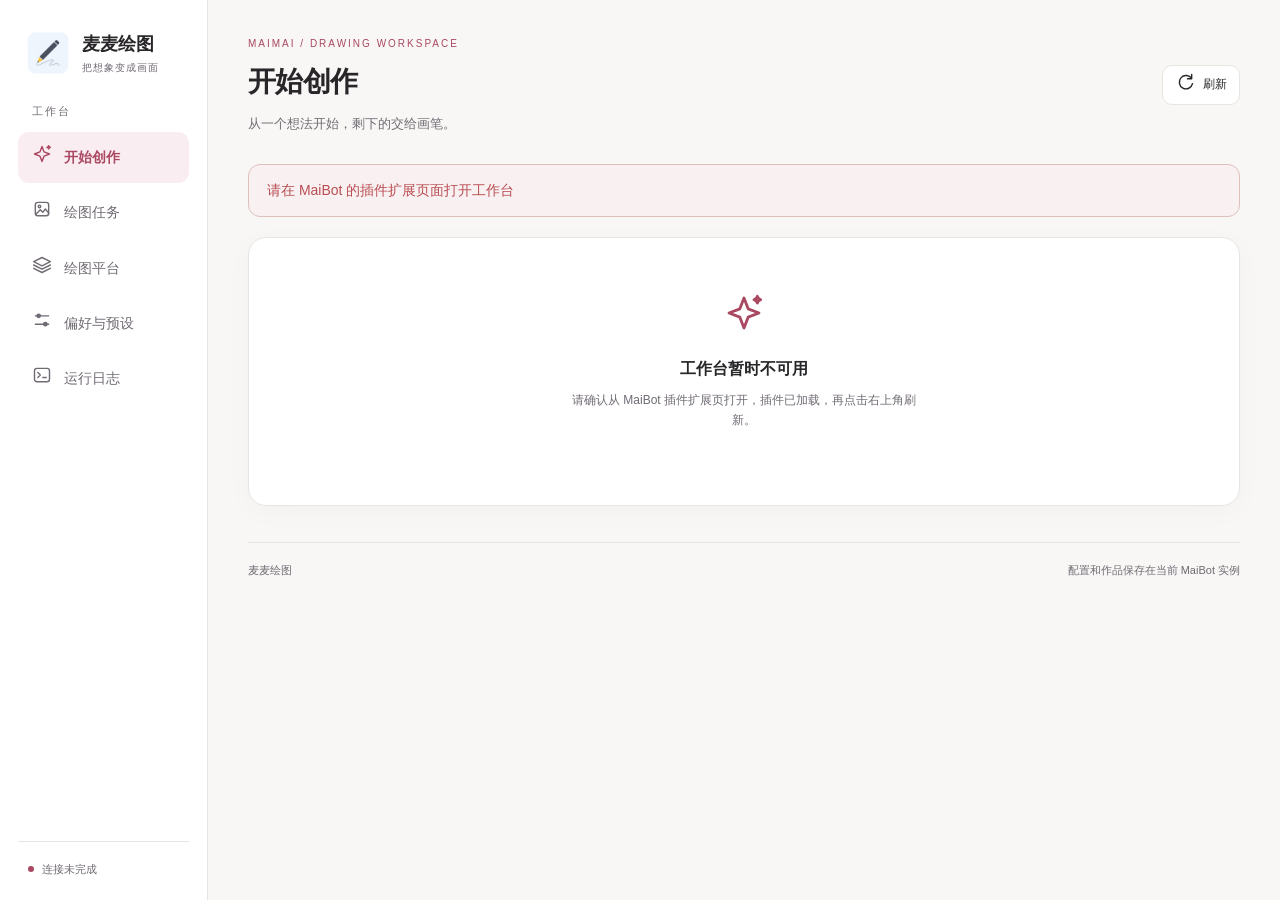
==== src/maimai_drawpic/interfaces/webui/index.html @ fe117631 "feat: 新增 Codex 智能体（ChatGPT）绘图平台 需求交给本机已登录的 Codex CLI，由智能体联网检索参考图并调用内置生图工具； 支持接续同会话二次调整、使用范围限制、排队与独立超" ====
<!doctype html>
<html lang="zh-CN">
  <head>
    <meta charset="UTF-8" />
    <meta name="viewport" content="width=device-width,initial-scale=1" />
    <title>麦麦绘图 · 创作工作台</title>
    <style>
:root {
  --bg: #f8f7f5;
  --surface: #fff;
  --soft: #f4f2ef;
  --line: #e8e5e1;
  --text: #282629;
  --muted: #716b74;
  --accent: #aa4862;
  --accent-button: #b94764;
  --on-accent: #fff;
  --accent-dark: #a84e63;
  --accent-soft: #faedf1;
  --success: #41816b;
  --danger: #ba4d53;
  --radius: 18px;
  --shadow: 0 6px 28px #34232507;
  color-scheme: light;
  font-family: "Segoe UI", "PingFang SC", "Microsoft YaHei", sans-serif;
  font-size: 14px;
}
.dark {
  --bg: #19191c;
  --surface: #222226;
  --soft: #29292e;
  --line: #35343b;
  --text: #eeebed;
  --muted: #aaa2ae;
  --accent: #e397ac;
  --accent-button: var(--accent);
  --on-accent: #24151c;
  --accent-dark: #edacc0;
  --accent-soft: #372731;
  --success: #8fc9ae;
  --danger: #ef9297;
  --shadow: none;
  color-scheme: dark;
}
* {
  box-sizing: border-box;
}
body {
  margin: 0;
  background: var(--bg);
  color: var(--text);
  line-height: 1.65;
}
button,
input,
select,
textarea {
  font: inherit;
}
button,
a,
input,
select,
textarea {
  outline-offset: 4px;
}
button:focus-visible,
a:focus-visible,
input:focus-visible,
select:focus-visible,
textarea:focus-visible {
  outline: 2px solid var(--accent);
}
button {
  cursor: pointer;
}
button:disabled {
  cursor: wait;
  opacity: 0.55;
}
a {
  color: var(--accent);
}
[hidden] {
  display: none !important;
}
h1,
h2,
h3,
p {
  margin: 0;
}
h1 {
  font-size: 28px;
  letter-spacing: -0.7px;
  font-weight: 650;
}
h2 {
  font-size: 20px;
  font-weight: 650;
}
h3 {
  font-size: 16px;
  font-weight: 650;
}
svg {
  width: 20px;
  height: 20px;
  fill: none;
  stroke: currentColor;
  stroke-width: 1.7;
  stroke-linecap: round;
  stroke-linejoin: round;
  flex-shrink: 0;
}
.shell {
  display: grid;
  grid-template-columns: 208px minmax(0, 1fr);
  min-height: 100vh;
}
.sidebar {
  background: var(--surface);
  border-right: 1px solid var(--line);
  padding: 30px 18px 22px;
  display: flex;
  flex-direction: column;
  gap: 26px;
  position: sticky;
  top: 0;
  height: 100vh;
}
.brand {
  display: flex;
  gap: 12px;
  align-items: center;
  text-decoration: none;
  color: var(--text);
  font-size: 18px;
  font-weight: 650;
  margin: 0 8px;
}
.brand-mark {
  display: block;
  flex: 0 0 auto;
  width: 44px;
  height: 44px;
  object-fit: contain;
  border-radius: 12px;
}
.brand small {
  display: block;
  font-size: 10px;
  letter-spacing: 1px;
  color: var(--muted);
  font-weight: 400;
}
.nav-caption {
  font-size: 11px;
  letter-spacing: 2px;
  color: var(--muted);
  padding: 0 14px;
  margin-bottom: -18px;
}
.nav-item {
  display: flex;
  align-items: center;
  gap: 12px;
  width: 100%;
  border: 0;
  border-radius: 11px;
  padding: 12px 14px;
  background: none;
  color: var(--muted);
  text-align: left;
  margin: 4px 0;
  font-weight: 500;
}
.nav-item:hover {
  background: var(--soft);
  color: var(--text);
}
.nav-item.active {
  background: var(--accent-soft);
  color: var(--accent);
  font-weight: 650;
}
.nav-count {
  margin-left: auto;
  border-radius: 6px;
  background: var(--accent);
  color: #fff;
  padding: 0 6px;
  font-size: 11px;
}
.sidebar-note {
  margin-top: auto;
  border-top: 1px solid var(--line);
  padding: 18px 10px 0;
  font-size: 11px;
  color: var(--muted);
  display: flex;
  align-items: center;
  gap: 8px;
}
.connection-dot {
  width: 6px;
  height: 6px;
  border-radius: 50%;
  background: var(--accent);
}
main {
  padding: 36px 40px 20px;
  min-width: 0;
  max-width: 1560px;
  width: 100%;
  margin: 0 auto;
  align-self: start;
}
.page-header {
  display: flex;
  justify-content: space-between;
  gap: 24px;
  align-items: center;
  margin-bottom: 30px;
}
.eyebrow {
  font-size: 10px;
  letter-spacing: 2px;
  color: var(--accent);
  margin-bottom: 6px;
}
.page-header p {
  margin-top: 8px;
  color: var(--muted);
  font-size: 13px;
}
footer {
  display: flex;
  justify-content: space-between;
  gap: 20px;
  color: var(--muted);
  font-size: 11px;
  border-top: 1px solid var(--line);
  margin-top: 36px;
  padding-top: 18px;
}
.button {
  display: inline-flex;
  align-items: center;
  justify-content: center;
  gap: 8px;
  min-height: 42px;
  padding: 9px 18px;
  border: 1px solid transparent;
  border-radius: 10px;
  background: var(--accent-button);
  color: var(--on-accent);
  font-weight: 550;
  text-decoration: none;
  white-space: nowrap;
}
.button:hover {
  background: var(--accent-dark);
}
.button.secondary {
  background: var(--surface);
  color: var(--text);
  border-color: var(--line);
}
.button.secondary:hover {
  background: var(--soft);
}
.button.ghost {
  color: var(--muted);
  background: transparent;
}
.button.danger {
  background: var(--danger);
}
.button.compact {
  min-height: 36px;
  padding: 6px 12px;
  font-size: 12px;
}
.button.wide {
  width: 100%;
}
.icon-button {
  display: inline-flex;
  align-items: center;
  justify-content: center;
  flex-shrink: 0;
  padding: 0;
  line-height: 1;
  border: 0;
  background: var(--soft);
  border-radius: 9px;
  width: 34px;
  height: 34px;
  font-size: 22px;
  color: var(--muted);
}
.icon-button:hover {
  color: var(--danger);
}
.actions {
  display: flex;
  gap: 8px;
  align-items: center;
  flex-wrap: wrap;
}
.toolbar {
  display: flex;
  justify-content: space-between;
  gap: 16px;
  align-items: center;
  margin-bottom: 20px;
}
#task-search > .actions,
#log-filter > .actions {
  display: flex;
  flex-direction: row;
  align-items: center;
  flex: 1;
  min-width: 0;
  flex-wrap: nowrap;
}
#task-status {
  flex: 0 0 160px;
  width: 160px;
}
#task-search-text {
  flex: 0 1 360px;
  width: 360px;
}
#log-task {
  flex: 0 1 300px;
  width: 300px;
}
#log-level {
  flex: 0 0 150px;
  width: 150px;
}
.nav-item,
.settings-tab,
.mode-switch button,
.button,
.catalog-option {
  transition:
    color 160ms ease,
    background-color 160ms ease,
    border-color 160ms ease,
    box-shadow 160ms ease;
}
.muted,
.hint {
  color: var(--muted);
}
.hint {
  font-size: 12px;
  line-height: 1.7;
  margin-top: 7px;
}
.pill {
  display: inline-flex;
  align-items: center;
  gap: 5px;
  border: 1px solid var(--line);
  padding: 3px 9px;
  border-radius: 100px;
  font-size: 11px;
  color: var(--muted);
  background: var(--surface);
}
.pill.enabled,
.pill.completed {
  color: var(--success);
  background: color-mix(in srgb, var(--success) 7%, var(--surface));
  border-color: color-mix(in srgb, var(--success) 20%, var(--line));
}
.pill.running,
.pill.pending {
  color: var(--accent);
  background: var(--accent-soft);
}
.pill.failed,
.pill.rejected {
  color: var(--danger);
}
.panel {
  border: 1px solid var(--line);
  border-radius: var(--radius);
  padding: 24px;
  background: var(--surface);
  box-shadow: var(--shadow);
}
.panel-header {
  display: flex;
  align-items: center;
  justify-content: space-between;
  gap: 12px;
  margin-bottom: 22px;
}
.section-label {
  display: flex;
  align-items: center;
  gap: 10px;
}
.section-label svg {
  color: var(--accent);
}
.studio-grid {
  display: grid;
  grid-template-columns: minmax(0, 1.6fr) minmax(270px, 1fr);
  gap: 22px;
}
.stack {
  display: flex;
  flex-direction: column;
  gap: 20px;
}
.mode-switch {
  display: flex;
  background: var(--soft);
  padding: 4px;
  border-radius: 10px;
  gap: 4px;
  margin-bottom: 23px;
}
.mode-switch button {
  flex: 1;
  min-height: 38px;
  border: 0;
  background: none;
  color: var(--muted);
  border-radius: 8px;
}
.mode-switch button.active {
  background: var(--surface);
  color: var(--text);
  box-shadow: 0 2px 5px #00000008;
}
.field {
  margin-bottom: 19px;
  min-width: 0;
}
.field:is(fieldset) {
  margin-inline: 0;
  padding: 0;
  border: 0;
}
.field > legend {
  padding: 0;
}
.field > label,
.field > legend {
  display: block;
  font-size: 12px;
  font-weight: 550;
  margin-bottom: 7px;
}
.field input:not([type="checkbox"]),
.field select,
.field textarea,
.search-input {
  width: 100%;
  background: var(--surface);
  border: 1px solid var(--line);
  border-radius: 9px;
  padding: 10px 12px;
  color: var(--text);
  min-height: 42px;
  transition: border-color 0.12s;
}
.field input:focus,
.field textarea:focus,
.field select:focus {
  border-color: var(--accent);
  outline: none;
  box-shadow: 0 0 0 3px var(--accent-soft);
}
textarea {
  resize: vertical;
  min-height: 96px;
}
.prompt-input {
  min-height: 220px !important;
  font-size: 15px;
  line-height: 1.9 !important;
}
.field-row,
.form-grid {
  display: grid;
  grid-template-columns: repeat(2, minmax(0, 1fr));
  gap: 0 20px;
}
.field.full {
  grid-column: 1/-1;
}
.field-toggle {
  display: grid;
  grid-template-columns: minmax(0, 1fr) auto;
  align-items: center;
  justify-content: space-between;
  gap: 8px 16px;
  border-bottom: 1px solid var(--line);
  padding: 11px 0;
  margin-bottom: 12px;
}
.field-toggle label {
  margin: 0;
}
.field-toggle .hint {
  grid-column: 1 / -1;
}
.toggle {
  accent-color: var(--accent);
  width: 18px;
  height: 18px;
}
.form-section {
  border: 0;
  padding: 0;
  margin: 0;
}
.form-section legend {
  font-weight: 650;
  margin-bottom: 20px;
}
.array-row {
  display: flex;
  align-items: start;
  gap: 8px;
  margin-bottom: 9px;
}
.array-row > input,
.array-row > textarea {
  flex: 1;
  min-width: 0;
}
.array-object {
  border: 1px solid var(--line);
  border-radius: 12px;
  padding: 18px 18px 3px;
  margin-bottom: 12px;
}
.array-object-header {
  display: flex;
  align-items: center;
  justify-content: space-between;
  margin-bottom: 14px;
}
.array-object .form-grid {
  gap: 0 16px;
}
.keyvalue-row {
  display: grid;
  grid-template-columns: 1fr 1.5fr 34px;
  gap: 8px;
  margin-bottom: 9px;
}
.choice-list {
  display: grid;
  grid-template-columns: repeat(2, minmax(0, 1fr));
  gap: 8px;
}
.choice-item {
  display: flex;
  align-items: center;
  gap: 10px;
  min-height: 44px;
  padding: 10px 12px;
  border: 1px solid var(--line);
  border-radius: 9px;
  background: var(--surface);
  cursor: pointer;
  overflow-wrap: anywhere;
}
.choice-item:has(input:checked) {
  border-color: var(--accent);
  background: var(--accent-soft);
}
.choice-item input {
  flex-shrink: 0;
  width: 17px;
  height: 17px;
  accent-color: var(--accent);
}
.choice-item span {
  min-width: 0;
}
.model-override-row,
.parameter-editor-row {
  display: grid;
  grid-template-columns: minmax(0, 1fr) minmax(0, 1fr) 34px;
  gap: 10px;
  align-items: start;
  padding: 14px;
  margin-bottom: 10px;
  background: var(--soft);
  border: 1px solid var(--line);
  border-radius: 12px;
}
.model-editor-row {
  display: grid;
  grid-template-columns: minmax(0, 1fr) 44px;
  align-items: center;
  gap: 8px;
  margin-bottom: 9px;
}
.model-editor-row > .icon-button {
  width: 44px;
  height: 44px;
}
.parameter-editor-row {
  grid-template-columns: minmax(0, 1fr) 112px minmax(0, 1.3fr) 34px;
}
.model-editor-row > *,
.model-override-row > *,
.parameter-editor-row > * {
  min-width: 0;
}
.model-override-row > button,
.parameter-editor-row > button {
  margin-top: 23px;
}
.model-override-row label,
.parameter-editor-row label,
.control-caption,
.dimension-inputs label {
  display: block;
  font-size: 12px;
  line-height: 1.7;
}
.control-caption {
  margin-bottom: 3px;
}
.dimension-inputs {
  display: grid;
  grid-template-columns: minmax(0, 1fr) auto minmax(0, 1fr);
  align-items: end;
  gap: 8px;
  margin-top: 8px;
}
.dimension-inputs > span {
  align-self: center;
  padding-top: 20px;
}
[data-custom-value] {
  margin-top: 8px;
}
@media (max-width: 640px) {
  .choice-list {
    grid-template-columns: minmax(0, 1fr);
  }
  .model-override-row,
  .parameter-editor-row {
    grid-template-columns: minmax(0, 1fr) 32px;
    padding: 12px;
  }
  .model-override-row > :not(button),
  .parameter-editor-row > :not(button) {
    grid-column: 1;
  }
  .model-override-row > button,
  .parameter-editor-row > button {
    grid-column: 2;
    grid-row: 1;
  }
}
.upload-zone {
  border: 1px dashed color-mix(in srgb, var(--accent) 50%, var(--line));
  background: var(--accent-soft);
  border-radius: 12px;
  display: grid;
  place-items: center;
  min-height: 115px;
  text-align: center;
  color: var(--accent);
  padding: 18px;
}
.upload-zone.dragging {
  border-style: solid;
}
.source-list {
  display: flex;
  flex-wrap: wrap;
  gap: 10px;
  margin-top: 12px;
}
.source-item {
  position: relative;
  width: 74px;
  height: 74px;
}
.source-item img {
  width: 100%;
  height: 100%;
  object-fit: cover;
  border-radius: 10px;
  border: 1px solid var(--line);
}
.source-item button {
  position: absolute;
  right: -5px;
  top: -5px;
  width: 22px;
  height: 22px;
  font-size: 14px;
  background: var(--surface);
}
.placeholder-art {
  aspect-ratio: 1;
  background: linear-gradient(145deg, var(--soft), var(--accent-soft));
  border: 1px solid var(--line);
  border-radius: 12px;
  display: flex;
  align-items: center;
  justify-content: center;
  flex-direction: column;
  gap: 12px;
  color: var(--accent);
}
.placeholder-art svg {
  width: 42px;
  height: 42px;
  stroke-width: 1;
}
.placeholder-art small {
  color: var(--muted);
  max-width: 220px;
  text-align: center;
  line-height: 1.9;
}
.preview-image {
  width: 100%;
  border-radius: 12px;
  object-fit: contain;
  max-height: 420px;
  background: var(--soft);
}
.result-meta {
  display: flex;
  gap: 6px;
  flex-wrap: wrap;
  margin-top: 15px;
}
.stat-row {
  display: grid;
  grid-template-columns: repeat(4, 1fr);
  gap: 14px;
  margin-bottom: 22px;
}
.stat {
  padding: 18px 20px;
  background: var(--surface);
  border: 1px solid var(--line);
  border-radius: 13px;
}
.stat-label {
  font-size: 11px;
  color: var(--muted);
  margin-bottom: 5px;
}
.stat-value {
  font-size: 24px;
  font-weight: 600;
  letter-spacing: -1px;
}
.card-grid {
  display: grid;
  grid-template-columns: repeat(3, minmax(0, 1fr));
  gap: 18px;
}
.provider-card {
  padding: 22px;
  display: flex;
  flex-direction: column;
  gap: 16px;
}
.provider-top {
  display: flex;
  justify-content: space-between;
  align-items: start;
  gap: 12px;
}
.provider-switch {
  display: inline-flex;
  flex-shrink: 0;
  align-items: center;
  justify-content: center;
  width: 44px;
  height: 44px;
  padding: 0;
  border: 0;
  background: transparent;
  color: var(--muted);
}
.provider-switch[aria-checked="true"] {
  color: var(--success);
}
.provider-switch-track {
  position: relative;
  width: 34px;
  height: 20px;
  border: 1px solid currentColor;
  border-radius: 999px;
}
.provider-switch-track::before {
  content: "";
  position: absolute;
  top: 2px;
  left: 2px;
  width: 14px;
  height: 14px;
  border-radius: 50%;
  background: currentColor;
  transition: transform 160ms ease;
}
.provider-switch[aria-checked="true"] .provider-switch-track::before {
  transform: translateX(14px);
}
.provider-top > .provider-icon {
  flex-shrink: 0;
}
.provider-icon {
  width: 40px;
  height: 40px;
  display: grid;
  place-items: center;
  background: var(--accent-soft);
  color: var(--accent);
  border-radius: 12px;
  font-weight: 650;
  font-size: 16px;
}
.provider-name {
  min-width: 0;
  flex: 1;
}
.provider-name h3 {
  overflow-wrap: anywhere;
}
.provider-name small {
  color: var(--muted);
  font-size: 11px;
}
.provider-endpoint {
  font-size: 12px;
  color: var(--muted);
  overflow-wrap: anywhere;
}
.provider-models {
  display: flex;
  gap: 5px;
  flex-wrap: wrap;
}
.provider-card .actions {
  margin-top: auto;
  padding-top: 14px;
  border-top: 1px solid var(--line);
}
.add-card {
  border: 1px dashed var(--line);
  background: transparent;
  display: grid;
  place-items: center;
  min-height: 210px;
  color: var(--muted);
  border-radius: var(--radius);
  text-align: center;
}
.add-card svg {
  width: 30px;
  height: 30px;
  margin-bottom: 10px;
  color: var(--accent);
}
.add-card:hover {
  border-color: var(--accent);
  background: var(--accent-soft);
}
.catalog-grid {
  display: grid;
  grid-template-columns: repeat(2, 1fr);
  gap: 12px;
}
.catalog-option {
  text-align: left;
  display: flex;
  gap: 14px;
  align-items: center;
  background: var(--surface);
  border: 1px solid var(--line);
  padding: 16px;
  border-radius: 12px;
  color: var(--text);
}
.catalog-option:hover {
  border-color: var(--accent);
}
.catalog-option small {
  color: var(--muted);
  display: block;
  font-size: 11px;
}
.task-card {
  padding: 0;
  overflow: hidden;
  cursor: pointer;
  transition:
    transform 0.15s,
    border-color 0.15s;
}
.task-card:hover {
  transform: translateY(-2px);
  border-color: var(--accent);
}
.task-art {
  width: 100%;
  aspect-ratio: 1.45;
  object-fit: cover;
  background: var(--soft);
}
.task-no-image {
  display: grid;
  place-items: center;
  aspect-ratio: 1.45;
  background: linear-gradient(130deg, var(--soft), var(--accent-soft));
  color: var(--muted);
  gap: 8px;
  align-content: center;
}
.task-no-image svg {
  width: 30px;
  height: 30px;
}
.task-body {
  padding: 16px 18px;
}
.task-body h3 {
  font-size: 13px;
  margin: 10px 0 5px;
  overflow-wrap: anywhere;
}
.task-bottom {
  display: flex;
  justify-content: space-between;
  gap: 10px;
  color: var(--muted);
  font-size: 10px;
}
.task-message {
  font-size: 11px;
  color: var(--muted);
  overflow: hidden;
  text-overflow: ellipsis;
  white-space: nowrap;
  margin-bottom: 10px;
}
.pagination {
  justify-content: center;
  margin-top: 22px;
}
.empty {
  text-align: center;
  padding: 55px 24px;
  color: var(--muted);
}
.empty > svg {
  width: 40px;
  height: 40px;
  color: var(--accent);
  margin-bottom: 16px;
}
.empty h3 {
  color: var(--text);
  margin-bottom: 8px;
}
.empty p {
  font-size: 12px;
  max-width: 360px;
  margin: 0 auto 20px;
}
.save-label-short {
  display: none;
}
.settings-layout {
  display: grid;
  grid-template-columns: 190px minmax(0, 1fr);
  gap: 20px;
}
.page-actions {
  display: flex;
  align-items: center;
  flex-shrink: 0;
  gap: 8px;
}
.page-header > div:first-child {
  min-width: 0;
}
@media (max-width: 640px) {
  .page-actions .unsaved {
    font-size: 0;
    width: 6px;
    height: 6px;
    border-radius: 50%;
    background: var(--accent);
  }
}
.settings-tabs {
  display: flex;
  flex-direction: column;
  gap: 4px;
}
.settings-tab {
  padding: 12px 16px;
  border-radius: 10px;
  border: 0;
  text-align: left;
  background: none;
  color: var(--muted);
}
.settings-tab.active {
  color: var(--accent);
  background: var(--accent-soft);
}
.sticky-save {
  display: flex;
  align-items: center;
  justify-content: space-between;
  border-top: 1px solid var(--line);
  padding-top: 18px;
  margin-top: 20px;
}
.log-panel {
  padding: 0;
  overflow: hidden;
}
.log-output {
  margin: 0;
  white-space: pre-wrap;
  overflow-wrap: anywhere;
  max-height: 600px;
  min-height: 350px;
  overflow: auto;
  padding: 22px;
  font:
    12px/1.9 Consolas,
    "SFMono-Regular",
    monospace;
  background: var(--surface);
  color: var(--text);
}
.log-empty {
  padding: 22px;
  color: var(--muted);
  font-size: 12px;
}
dialog {
  border: 1px solid var(--line);
  border-radius: 20px;
  padding: 0;
  background: var(--surface);
  color: var(--text);
  width: min(850px, calc(100vw - 32px));
  max-height: 90vh;
  box-shadow: 0 24px 90px #00000030;
}
dialog::backdrop {
  background: #17141c70;
  backdrop-filter: blur(3px);
}
.modal-header {
  padding: 20px 24px;
  border-bottom: 1px solid var(--line);
  display: flex;
  justify-content: space-between;
  align-items: center;
  position: sticky;
  top: 0;
  background: var(--surface);
  z-index: 2;
}
.modal-header h2 {
  font-size: 18px;
}
#modal-content {
  padding: 24px;
}
.modal-footer {
  display: flex;
  justify-content: flex-end;
  gap: 8px;
  border-top: 1px solid var(--line);
  padding-top: 20px;
  margin-top: 15px;
}
.provider-footer {
  justify-content: space-between;
  align-items: center;
  flex-wrap: wrap;
  gap: 16px;
}
.provider-footer-reset,
.provider-footer-actions {
  display: flex;
  align-items: center;
  flex-wrap: wrap;
  gap: 12px;
}
.provider-footer-actions {
  margin-left: auto;
}
.provider-footer .button {
  min-height: 44px;
}
.detail-image {
  width: 100%;
  max-height: 60vh;
  object-fit: contain;
  background: var(--soft);
  border-radius: 12px;
}
.image-selector {
  display: flex;
  gap: 8px;
  margin: 12px 0;
}
.error-banner {
  background: color-mix(in srgb, var(--danger) 8%, var(--surface));
  color: var(--danger);
  border: 1px solid color-mix(in srgb, var(--danger) 25%, var(--line));
  padding: 14px 18px;
  border-radius: 12px;
  margin-bottom: 20px;
}
.loading {
  display: flex;
  align-items: center;
  justify-content: center;
  gap: 12px;
  min-height: 300px;
  color: var(--muted);
}
.spinner {
  width: 17px;
  height: 17px;
  border: 2px solid var(--line);
  border-top-color: var(--accent);
  border-radius: 50%;
  animation: spin 0.8s linear infinite;
}
#toast {
  position: fixed;
  bottom: 22px;
  left: 50%;
  transform: translateX(-50%);
  max-width: min(600px, 90vw);
  background: var(--text);
  color: var(--surface);
  border-radius: 12px;
  padding: 12px 20px;
  box-shadow: 0 8px 24px #00000020;
  z-index: 10;
  font-size: 12px;
}
.unsaved {
  font-size: 12px;
  color: var(--accent);
}
@keyframes spin {
  to {
    transform: rotate(360deg);
  }
}
@media (min-width: 1600px) {
  main {
    padding-left: 55px;
    padding-right: 55px;
  }
}
@media (max-width: 1100px) {
  main {
    padding: 30px 24px;
  }
  .card-grid {
    grid-template-columns: repeat(2, minmax(0, 1fr));
  }
  .studio-grid {
    grid-template-columns: minmax(0, 1.4fr) minmax(240px, 1fr);
  }
  .sidebar {
    padding-left: 12px;
    padding-right: 12px;
  }
  .shell {
    grid-template-columns: 185px minmax(0, 1fr);
  }
}
@media (max-width: 860px) {
  .shell {
    display: block;
  }
  .sidebar {
    position: static;
    height: auto;
    border-right: 0;
    border-bottom: 1px solid var(--line);
    padding: 16px 20px;
    gap: 12px;
  }
  .brand small,
  .nav-caption,
  .sidebar-note {
    display: none;
  }
  .brand {
    font-size: 16px;
  }
  .brand-mark {
    width: 32px;
    height: 32px;
    border-radius: 10px;
  }
  #navigation {
    display: flex;
    gap: 5px;
    overflow-x: auto;
  }
  .nav-item {
    width: auto;
    white-space: nowrap;
    padding: 9px 12px;
    font-size: 12px;
    margin: 0;
  }
  .nav-item svg {
    width: 16px;
    height: 16px;
  }
  .studio-grid {
    grid-template-columns: minmax(0, 1.5fr) minmax(240px, 1fr);
  }
  .settings-layout {
    grid-template-columns: 150px minmax(0, 1fr);
  }
}
@media (max-width: 640px) {
  #navigation {
    display: grid;
    grid-template-columns: repeat(5, minmax(0, 1fr));
    gap: 3px;
    overflow: visible;
  }
  .nav-item {
    position: relative;
    flex-direction: column;
    justify-content: center;
    gap: 5px;
    min-width: 0;
    padding: 9px 2px;
    font-size: 11px;
  }
  .nav-count {
    position: absolute;
    top: 1px;
    right: 3px;
    margin: 0;
    font-size: 9px;
  }
  #task-search .actions,
  #log-filter .actions {
    display: grid;
    grid-template-columns: minmax(0, 1fr) auto;
  }
  #task-status {
    grid-column: 1 / -1;
  }
  #log-task {
    grid-column: 1 / -1;
  }
  #task-status,
  #task-search-text,
  #log-task,
  #log-level {
    width: 100%;
    min-width: 0;
  }
  main {
    padding: 24px 16px 18px;
  }
  .page-header {
    gap: 10px;
    margin-bottom: 22px;
  }
  h1 {
    font-size: 23px;
  }
  .page-header p {
    font-size: 12px;
  }
  .eyebrow {
    font-size: 8px;
    letter-spacing: 1.6px;
  }
  #refresh > span:last-child,
  #save-settings .save-label-full {
    display: none;
  }
  #save-settings .save-label-short {
    display: inline;
  }
  .studio-grid,
  .card-grid,
  .form-grid,
  .field-row {
    grid-template-columns: 1fr;
  }
  .panel {
    padding: 20px;
  }
  .task-card {
    padding: 0;
  }
  .studio-grid {
    gap: 16px;
  }
  .stat-row {
    grid-template-columns: repeat(2, 1fr);
    gap: 10px;
  }
  .stat {
    padding: 14px 16px;
  }
  .toolbar {
    align-items: stretch;
    flex-direction: column;
  }
  .toolbar .actions {
    flex-wrap: nowrap;
  }
  .toolbar .search-input {
    min-width: 0;
  }
  .settings-layout {
    grid-template-columns: 1fr;
  }
  .settings-tabs {
    flex-direction: row;
    overflow: auto;
  }
  .settings-tab {
    white-space: nowrap;
    padding: 9px 12px;
  }
  .catalog-grid {
    grid-template-columns: 1fr;
  }
  .keyvalue-row {
    grid-template-columns: 1fr 1fr 30px;
    gap: 5px;
  }
  .keyvalue-row input {
    padding: 9px 7px !important;
  }
  .prompt-input {
    min-height: 180px !important;
  }
  footer {
    font-size: 10px;
  }
  .modal-header,
  #modal-content {
    padding: 18px;
  }
  .field.full {
    grid-column: auto;
  }
  .sidebar {
    padding: 14px 16px;
  }
}
@media (prefers-reduced-motion: reduce) {
  .task-card:hover {
    transform: none;
  }
  *,
  *::before,
  *::after {
    animation: none !important;
    transition: none !important;
    scroll-behavior: auto !important;
  }
}

.ordered-row {
  display: grid;
  grid-template-columns: minmax(0, 1fr) 34px 34px 34px;
  gap: 6px;
}
.ordered-row select {
  min-width: 0;
}
.model-choice-row {
  display: grid;
  grid-template-columns: minmax(0, 1fr) 34px;
  gap: 8px;
}
.model-choice-row select {
  min-width: 0;
}
.secret-input-row {
  display: flex;
  gap: 8px;
  align-items: stretch;
}
.secret-input-row input {
  flex: 1;
  min-width: 0;
}
.secret-input-row button {
  flex-shrink: 0;
}
.collection-toolbar {
  margin-bottom: 12px;
}
.model-picker[open] {
  display: flex;
  flex-direction: column;
  max-height: calc(100dvh - 24px);
  overflow: hidden;
}
.model-picker .modal-header,
.model-picker-footer {
  flex-shrink: 0;
}
.model-picker-content {
  min-height: 0;
  padding: 20px 24px 16px;
  overflow-y: auto;
}
.model-picker-content > .hint {
  margin: 0;
}
.model-picker-filters {
  display: flex;
  flex-wrap: wrap;
  align-items: center;
  gap: 10px;
  margin: 14px 0;
}
.model-picker-filters > input {
  flex: 1 1 240px;
  min-width: 0;
}
.inline-choice {
  display: flex;
  align-items: center;
  gap: 8px;
  font-size: 12px;
}
.inline-choice input,
.model-picker-item input {
  width: auto;
  accent-color: var(--accent);
}
.model-picker-results {
  display: flex;
  flex-direction: column;
  height: clamp(180px, 36dvh, 300px);
  overflow: hidden;
  border: 1px solid var(--line);
  border-radius: 12px;
}
.model-picker-summary {
  flex-shrink: 0;
  padding: 10px 12px;
  border-bottom: 1px solid var(--line);
  background: var(--soft);
  overflow-wrap: anywhere;
  max-height: 45%;
  overflow-y: auto;
}
.model-picker-summary .hint {
  margin: 0;
}
.model-picker-summary [data-count]:empty {
  display: none;
}
.model-picker-list {
  flex: 1;
  min-height: 0;
  overflow-y: auto;
  overscroll-behavior-y: contain;
  scrollbar-gutter: stable;
  display: grid;
  align-content: start;
  gap: 8px;
  padding: 8px;
}
.model-picker-item {
  display: flex;
  align-items: flex-start;
  gap: 12px;
  padding: 12px;
  border: 1px solid var(--line);
  border-radius: 10px;
  overflow-wrap: anywhere;
  cursor: pointer;
}
.model-picker-item:has(input:checked) {
  background: var(--accent-soft);
}
.model-picker-item strong,
.model-picker-item small {
  display: block;
}
.model-picker-item strong {
  font-size: 13px;
}
.model-picker-item small {
  color: var(--muted);
  font-size: 12px;
}
.model-picker-content > .model-picker-selection-hint {
  margin-top: 10px;
}
.model-picker-footer {
  justify-content: space-between;
  align-items: center;
  flex-wrap: wrap;
  margin: 0;
  padding: 16px 24px;
}
.model-picker-toolbar,
.model-picker-submit {
  display: flex;
  flex-wrap: wrap;
  gap: 8px;
}
.model-picker-toolbar .button {
  min-height: 42px;
}
@media (max-width: 640px) {
  .model-picker .modal-header {
    padding: 12px 16px;
    gap: 12px;
  }
  .model-picker .modal-header h2 {
    min-width: 0;
    font-size: 16px;
    overflow-wrap: anywhere;
  }
  .model-picker .icon-button {
    width: 44px;
    height: 44px;
  }
  .model-picker-content {
    padding: 16px;
  }
  .model-picker-filters {
    align-items: stretch;
    gap: 6px;
    margin: 12px 0;
  }
  .model-picker-filters > input {
    flex-basis: 100%;
    font-size: 16px;
  }
  .model-picker-filters .inline-choice {
    min-height: 44px;
  }
  .model-picker input[type="checkbox"] {
    width: 18px;
    height: 18px;
    flex-shrink: 0;
  }
  .model-picker-results {
    height: clamp(160px, 32dvh, 250px);
  }
  .model-picker-item {
    min-height: 48px;
  }
  .model-picker-footer {
    padding: 12px 16px;
  }
  .model-picker-toolbar,
  .model-picker-submit {
    width: 100%;
  }
  .model-picker-footer .button {
    flex: 1;
    min-width: 0;
    min-height: 44px;
    padding-inline: 8px;
  }
  .model-picker-submit [data-retry] {
    flex-basis: 100%;
  }
}
@media (max-width: 640px) and (max-height: 640px) {
  .model-picker-content {
    padding: 12px;
  }
  .model-picker-content .hint {
    font-size: 11px;
    line-height: 1.6;
  }
  .model-picker-filters {
    margin: 8px 0;
    gap: 4px;
  }
  .model-picker-results {
    height: 140px;
  }
  .model-picker-summary {
    max-height: 55%;
    padding: 8px 10px;
  }
}
@media (max-width: 640px) {
  .panel-header {
    flex-wrap: wrap;
  }
  .modal-footer {
    flex-wrap: wrap;
  }
  .provider-footer-reset,
  .provider-footer-actions {
    width: 100%;
  }
  .provider-footer-reset {
    justify-content: space-between;
  }
  .provider-footer-actions > .button {
    flex: 1;
  }
}

/* 导航标记与模式滑块独立于内容动画，快速切换时可自然衔接。 */
#navigation {
  position: relative;
  isolation: isolate;
}
#navigation-indicator {
  position: absolute;
  left: 0;
  top: 0;
  z-index: -1;
  pointer-events: none;
  border-radius: 11px;
  background: var(--accent-soft);
  transition:
    transform 260ms cubic-bezier(0.2, 0.8, 0.2, 1),
    width 260ms cubic-bezier(0.2, 0.8, 0.2, 1),
    height 260ms cubic-bezier(0.2, 0.8, 0.2, 1);
}
#navigation.navigation-ready .nav-item.active {
  background: transparent;
}
.mode-switch {
  position: relative;
  isolation: isolate;
}
.mode-switch .mode-indicator {
  position: absolute;
  left: 4px;
  top: 4px;
  bottom: 4px;
  width: calc(50% - 4px);
  background: var(--surface);
  border-radius: 8px;
  box-shadow: 0 2px 8px #00000008;
  pointer-events: none;
  z-index: -1;
}
.mode-switch[data-mode="edit_image"] .mode-indicator {
  transform: translateX(100%);
}
.mode-switch button.active {
  background: transparent;
  box-shadow: none;
}
@media (prefers-reduced-motion: reduce) {
  #navigation-indicator {
    transition: none;
  }
}

</style>
  </head>
  <body>
    <div class="shell">
      <aside class="sidebar" aria-label="绘图工作台导航">
        <a class="brand" href="#studio"
          ><img
            class="brand-mark"
            src="[data-uri]"
            alt=""
            width="44"
            height="44"
          /><span>麦麦绘图<small>把想象变成画面</small></span></a
        >
        <div class="nav-caption">工作台</div>
        <nav id="navigation">
          <button data-view="studio" class="nav-item active">
            <span data-icon="sparkles"></span>开始创作
          </button>
          <button data-view="tasks" class="nav-item">
            <span data-icon="images"></span>绘图任务<span
              id="active-count"
              class="nav-count"
              hidden
            ></span>
          </button>
          <button data-view="platforms" class="nav-item">
            <span data-icon="layers"></span>绘图平台
          </button>
          <button data-view="settings" class="nav-item">
            <span data-icon="sliders"></span>偏好与预设
          </button>
          <button data-view="logs" class="nav-item">
            <span data-icon="terminal"></span>运行日志
          </button>
        </nav>
        <div class="sidebar-note">
          <span class="connection-dot"></span
          ><span id="connection">正在连接 MaiBot</span>
        </div>
      </aside>
      <main>
        <header class="page-header">
          <div>
            <div class="eyebrow">MAIMAI / DRAWING WORKSPACE</div>
            <h1 id="page-title">开始创作</h1>
            <p id="page-description">从一个想法开始，剩下的交给画笔。</p>
          </div>
          <div class="page-actions">
            <span id="settings-unsaved" class="unsaved" hidden
              >有未保存的修改</span
            >
            <button
              id="save-settings"
              type="button"
              class="button compact"
              aria-label="保存全部设置"
              title="保存全部设置"
              hidden
            >
              <span data-icon="check"></span><span class="save-label-full">保存全部设置</span><span class="save-label-short" aria-hidden="true">保存</span>
            </button>
            <button
              id="refresh"
              class="button secondary compact"
              aria-label="刷新工作台"
            >
              <span data-icon="refresh"></span><span>刷新</span>
            </button>
          </div>
        </header>
        <div id="load-error" class="error-banner" role="alert" hidden></div>
        <div id="workspace-content" aria-live="polite">
          <div class="loading">
            <span class="spinner"></span>正在准备绘图工作台…
          </div>
        </div>
        <footer>麦麦绘图<span>配置和作品保存在当前 MaiBot 实例</span></footer>
      </main>
    </div>
    <dialog id="modal" aria-labelledby="modal-title">
      <div class="modal-header">
        <h2 id="modal-title"></h2>
        <button id="modal-close" type="button" class="icon-button" data-icon="close" aria-label="关闭弹窗"></button>
      </div>
      <div id="modal-content"></div>
    </dialog>
    <div id="toast" role="status" aria-live="polite" hidden></div>
    <script>
(() => {
  "use strict";
  const paths = {
    sparkles:
      '<path d="m12 3 2.5 6.5L21 12l-6.5 2.5L12 21l-2.5-6.5L3 12l6.5-2.5L12 3Z"/><path d="m20 2 .7 1.3L22 4l-1.3.7L20 6l-.7-1.3L18 4l1.3-.7Z"/>',
    images:
      '<rect x="4" y="4" width="16" height="16" rx="3"/><circle cx="9" cy="9" r="1.5"/><path d="m5 18 5-5 3 3 3-4 4 5"/>',
    layers:
      '<path d="m12 3 10 5-10 5L2 8l10-5Z"/><path d="m2 12 10 5 10-5M2 16l10 5 10-5"/>',
    sliders:
      '<path d="M4 7h16M4 17h16"/><circle cx="8" cy="7" r="2" fill="currentColor"/><circle cx="16" cy="17" r="2" fill="currentColor"/>',
    terminal:
      '<rect x="3" y="4" width="18" height="16" rx="3"/><path d="m7 9 3 3-3 3m6 0h4"/>',
    refresh: '<path d="M20 8a8 8 0 1 0 1 6M20 3v5h-5"/>',
    plus: '<path d="M12 5v14M5 12h14"/>',
    arrow: '<path d="M5 12h14m-5-5 5 5-5 5"/>',
    upload: '<path d="M12 16V3m-5 5 5-5 5 5M4 16v4h16v-4"/>',
    clock: '<circle cx="12" cy="12" r="9"/><path d="M12 7v5l3 2"/>',
    check: '<path d="m5 12 4 4L19 6"/>',
    close: '<path d="m6 6 12 12M6 18 18 6"/>',
    download: '<path d="M12 3v12m-5-5 5 5 5-5M4 17v4h16v-4"/>',
    eye: '<path d="M2 12s4-7 10-7 10 7 10 7-4 7-10 7S2 12 2 12Z"/><circle cx="12" cy="12" r="3"/>',
  };
  const state = {
    view: "studio",
    data: null,
    dirty: false,
    busy: 0,
    taskPage: 1,
    taskStatus: "",
    taskSearch: "",
    sources: [],
    lastTask: null,
    requestId: null,
  };
  const views = {};
  const titles = {
    studio: ["开始创作", "从一个想法开始，剩下的交给画笔。"],
    tasks: ["绘图任务", "每一次创作，都可以在这里找到。"],
    platforms: ["绘图平台", "用到哪个，就添加哪个。让每个模型各展所长。"],
    settings: ["偏好与预设", "把常用的选择，变成顺手的习惯。"],
    logs: ["运行日志", "沿着任务链路，找到问题发生的位置。"],
  };
  const $ = (selector, root = document) => root.querySelector(selector);
  const e = (value) =>
    String(value ?? "").replace(
      /[&<>"']/g,
      (ch) =>
        ({
          "&": "&amp;",
          "<": "&lt;",
          ">": "&gt;",
          '"': "&quot;",
          "'": "&#39;",
        })[ch],
    );
  const icon = (name) =>
    `<svg viewBox="0 0 24 24" aria-hidden="true">${paths[name] || paths.plus}</svg>`;
  const uid = () =>
    Array.from(crypto.getRandomValues(new Uint8Array(12)), (n) =>
      n.toString(16).padStart(2, "0"),
    ).join("");
  let queue = Promise.resolve(),
    toastTimer,
    modalCleanup;
  async function call(kind, name, args = {}, file = null, options = {}) {
    const operation = queue.then(async () => {
      state.busy++;
      try {
        if (!window.maibot)
          throw new Error("请在 MaiBot 的插件扩展页面打开工作台");
        await window.maibot.ready;
        const result =
          kind === "upload"
            ? await window.maibot.upload(name, file, args, options)
            : await window.maibot[kind](name, args);
        if (typeof result?.__workspace_error__ === "string")
          throw new Error(result.__workspace_error__);
        return result;
      } finally {
        state.busy--;
      }
    });
    queue = operation.catch(() => {});
    return operation;
  }
  function toast(message) {
    const node = $("#toast");
    node.textContent = message;
    node.hidden = false;
    clearTimeout(toastTimer);
    toastTimer = setTimeout(() => {
      node.hidden = true;
    }, 4500);
  }
  function error(error) {
    toast(error.message || String(error));
  }
  async function buttonAction(button, operation) {
    button.disabled = true;
    try {
      return await operation();
    } catch (err) {
      error(err);
    } finally {
      if (button.isConnected) button.disabled = false;
    }
  }
  function modal(title, html, cleanup = null) {
    state.modalVersion = (state.modalVersion || 0) + 1;
    if (modalCleanup) modalCleanup();
    modalCleanup = cleanup;
    $("#modal-title").textContent = title;
    $("#modal-content").innerHTML = html;
    if (!$("#modal").open) $("#modal").showModal();
    return $("#modal-content");
  }
  async function confirmDiscard() {
    if (!state.dirty) return true;
    const dialog = document.createElement("dialog");
    const titleId = `discard-title-${uid()}`;
    dialog.setAttribute("aria-labelledby", titleId);
    dialog.innerHTML = `<div class="modal-header"><h2 id="${titleId}">放弃未保存的修改？</h2></div><div style="padding:24px"><p class="muted">关闭或离开后，这次编辑的内容不会保存。</p><div class="modal-footer"><button class="button secondary" data-keep>继续编辑</button><button class="button" data-discard>放弃修改</button></div></div>`;
    document.body.append(dialog);
    return new Promise((resolve) => {
      let discard = false;
      dialog.querySelector("[data-keep]").onclick = () => dialog.close();
      dialog.querySelector("[data-discard]").onclick = () => {
        discard = true;
        dialog.close();
      };
      dialog.addEventListener(
        "close",
        () => {
          dialog.remove();
          resolve(discard);
        },
        { once: true },
      );
      dialog.showModal();
    });
  }
  async function closeModal(force = false) {
    if (!force && $("#provider-form") && !(await confirmDiscard())) return;
    // 立即使首次详情请求失效；不等待排队的 close 事件，以免清掉下一次打开的内容。
    state.modalVersion = (state.modalVersion || 0) + 1;
    if ($("#provider-form")) state.dirty = false;
    $("#modal").close();
    if (modalCleanup) modalCleanup();
    modalCleanup = null;
    $("#modal-content").replaceChildren();
  }
  $("#modal").addEventListener("cancel", (event) => {
    event.preventDefault();
    closeModal();
  });
  $("#modal-close").onclick = () => closeModal();
  async function bootstrap() {
    state.data = await call("query", "bootstrap");
    $("#connection").textContent = "已连接当前实例";
    const notice = state.data.config_update_pending
      ? "配置更新仍在处理中，提交与运行配置刷新尚未确认完成。请稍后刷新查看状态，无需重复提交。"
      : state.data.runtime_refresh_pending
        ? "运行配置刷新尚未完成。页面刷新只重新查询状态，不会重复保存或自动修复运行配置。"
        : "";
    $("#load-error").textContent = notice;
    $("#load-error").hidden = !notice;
    return state.data;
  }
  function savedNotice(result, message, refreshError = null) {
    const warning =
      result?.warning ||
      (result?.recovery_pending || result?.runtime_refresh_pending
        ? "配置已保存，但恢复或运行配置刷新尚未完成。"
        : "");
    const notice = [
      warning,
      refreshError
        ? `${message}，但工作台刷新失败：${refreshError.message || String(refreshError)}。请点击刷新，无需重复提交。`
        : "",
    ].filter(Boolean).join("\n");
    if (notice) {
      $("#load-error").textContent = notice;
      $("#load-error").hidden = false;
    }
    toast(notice || message);
  }
  async function render() {
    state.renderVersion = (state.renderVersion || 0) + 1;
    $("#save-settings").hidden = state.view !== "settings";
    $("#settings-unsaved").hidden = state.view !== "settings" || !state.dirty;
    const [title, description] = titles[state.view];
    $("#page-title").textContent = title;
    $("#page-description").textContent = description;
    document.querySelectorAll("[data-view]").forEach((node) => {
      node.classList.toggle("active", node.dataset.view === state.view);
      node.setAttribute(
        "aria-current",
        node.dataset.view === state.view ? "page" : "false",
      );
    });
    updateNavigationIndicator();
    await views[state.view]();
  }
  function updateNavigationIndicator() {
    const nav = $("#navigation"),
      active = $("[data-view].active", nav);
    if (!active) return;
    let indicator = $("#navigation-indicator", nav);
    if (!indicator) {
      indicator = document.createElement("span");
      indicator.id = "navigation-indicator";
      indicator.setAttribute("aria-hidden", "true");
      nav.prepend(indicator);
      indicator.style.transition = "none";
      requestAnimationFrame(() => {
        indicator.style.transition = "";
      });
    }
    indicator.style.width = active.offsetWidth + "px";
    indicator.style.height = active.offsetHeight + "px";
    indicator.style.transform = `translate(${active.offsetLeft}px, ${active.offsetTop}px)`;
    nav.classList.add("navigation-ready");
  }
  new ResizeObserver(updateNavigationIndicator).observe($("#navigation"));
  function replaceViewHash(view) {
    // srcdoc 的相对 URL 基于父页；使用自身绝对 URL，避免重载隔离 iframe。
    const url = new URL(window.location.href);
    url.hash = view;
    window.history.replaceState(null, "", url.href);
  }
  async function navigate(view) {
    if (!Object.hasOwn(views, view)) {
      replaceViewHash(state.view);
      return;
    }
    if (!(await confirmDiscard())) {
      if (window.location.hash !== `#${state.view}`)
        replaceViewHash(state.view);
      return;
    }
    state.dirty = false;
    await closeModal(true);
    state.view = view;
    if (window.location.hash !== `#${view}`) window.location.hash = view;
    await render();
    window.scrollTo({ top: 0, behavior: "instant" });
  }
  window.addEventListener("hashchange", () => {
    const view = window.location.hash.slice(1) || "studio";
    if (view !== state.view) navigate(view).catch(error);
  });
  function empty(title, description, button = "") {
    return `<div class="panel empty">${icon("sparkles")}<h3>${e(title)}</h3><p>${e(description)}</p>${button}</div>`;
  }
  function statusLabel(status) {
    return (
      {
        pending: "等待执行",
        running: "正在绘图",
        completed: "已完成",
        failed: "执行失败",
        rejected: "审核未通过",
      }[status] || status
    );
  }
  function date(value) {
    return value
      ? new Date(value).toLocaleString("zh-CN", {
          month: "2-digit",
          day: "2-digit",
          hour: "2-digit",
          minute: "2-digit",
        })
      : "—";
  }
  function bindDirty(root) {
    root.addEventListener("input", () => {
      state.dirty = true;
      const n = $("[data-unsaved]", root);
      if (n) n.hidden = false;
    });
  }
  function submitForm(form) {
    if (form.reportValidity()) {
      form.dispatchEvent(
        new Event("submit", { bubbles: true, cancelable: true }),
      );
    }
  }
  function bindSubmit(form) {
    // 宿主 sandbox 没有 allow-forms：使用受校验的事件处理，不进行原生表单导航。
    form.querySelectorAll('[type="submit"]').forEach((button) => {
      button.onclick = (event) => {
        event.preventDefault();
        submitForm(form);
      };
    });
    form.addEventListener("keydown", (event) => {
      if (event.key === "Enter" && event.target.tagName === "INPUT") {
        event.preventDefault();
        submitForm(form);
      }
    });
  }
  window.DrawpicUI = {
    state,
    views,
    $,
    e,
    icon,
    uid,
    call,
    toast,
    error,
    buttonAction,
    modal,
    closeModal,
    bootstrap,
    savedNotice,
    render,
    navigate,
    replaceViewHash,
    empty,
    statusLabel,
    date,
    bindDirty,
    bindSubmit,
    submitForm,
  };
  document.querySelectorAll("[data-icon]").forEach((node) => {
    node.innerHTML = icon(node.dataset.icon);
  });
  document.querySelectorAll("[data-view]").forEach((node) => {
    node.onclick = () => navigate(node.dataset.view).catch(error);
  });
  $(".brand").onclick = (event) => {
    event.preventDefault();
    navigate("studio").catch(error);
  };
  $("#refresh").onclick = async () => {
    if (!(await confirmDiscard())) return;
    const refresh = () =>
      buttonAction($("#refresh"), async () => {
        await bootstrap();
        state.dirty = false;
        await closeModal(true);
        await render();
        toast("已刷新");
      });
    return refresh();
  };
})();

(() => {
  "use strict";
  const U = window.DrawpicUI;
  const labels = {
    "": "使用平台默认（不传此参数）",
    auto: "自动",
    low: "低",
    medium: "中",
    high: "高",
    standard: "标准",
    hd: "高清",
    fast: "速度优先",
    transparent: "透明背景",
    opaque: "不透明背景",
    b64_json: "直接返回图片数据",
    url: "返回图片链接",
    disabled: "关闭",
    single: "单张图片",
    series: "连续分镜",
    direct: "直接改写",
    agent: "智能体改写",
    anime: "动漫",
    furry: "兽人",
    background: "背景画",
    images_api: "图片接口",
    chat_completions: "聊天绘图接口（New API）",
    rinkoai: "RinkoAI NAI 接口",
    single_prompt: "单提示词节点",
    positive_negative: "正反提示词分开",
    daily: "每天",
    weekly: "每周",
    monthly: "每月",
    once: "一次性，不重置",
    base64: "直接传入图片数据",
    image_url: "使用原图链接",
    default: "使用 Codex 默认",
    xhigh: "很高",
    ultra: "极高",
    admin: "仅插件管理员",
    all: "所有用户",
  };
  const presets = {
    openai: {
      quality: ["", "auto", "low", "medium", "high", "standard", "hd"],
      response_format: ["", "b64_json", "url"],
      output_format: ["", "png", "jpeg", "webp"],
      background: ["", "auto", "transparent", "opaque"],
      moderation: ["", "auto", "low"],
    },
    google: {
      aspect_ratio: [
        "",
        "1:1",
        "2:3",
        "3:2",
        "3:4",
        "4:3",
        "4:5",
        "5:4",
        "9:16",
        "16:9",
        "21:9",
      ],
      image_size: ["", "512", "1K", "2K", "4K"],
    },
    zhipu: { quality: ["", "hd", "standard"] },
    volcengine: {
      output_format: ["", "png", "jpeg"],
      optimize_prompt_mode: ["", "standard", "fast"],
      background: ["", "opaque", "transparent"],
    },
    novelai: {
      sampler: ["k_euler_ancestral", "k_euler", "k_dpmpp_2m", "ddim"],
      noise_schedule: [
        "",
        "native",
        "karras",
        "exponential",
        "polyexponential",
      ],
      v4_noise_schedule: ["", "karras", "exponential", "polyexponential"],
    },
  };
  const dimensions = {
    agnes: ["1K", "2K", "3K", "4K", "1024x1024", "1024x768", "768x1024"],
    openai: ["1024x1024", "1024x1536", "1536x1024", "auto"],
    zhipu: ["1280x1280", "1024x1024", "768x1344", "1344x768"],
    aliyun: ["2048*2048", "1328*1328", "1024*1024", "1024*1536", "1536*1024"],
    volcengine: ["1K", "1.5K", "2K", "4K", "1024x1024", "2048x2048"],
    siliconflow: ["1024x1024", "768x1024", "1024x768", "512x512"],
    novelai: ["832x1216", "1216x832", "1024x1024", "768x1024", "1024x768"],
  };
  function label(value) {
    if (value === "") return labels[""];
    if (Object.hasOwn(labels, value)) return `${labels[value]} · ${value}`;
    const size = String(value).match(/^(\d+)[x*](\d+)$/);
    if (size)
      return `${size[1]} × ${size[2]} · ${+size[1] === +size[2] ? "方形" : +size[1] > +size[2] ? "横向" : "竖向"}`;
    return value;
  }
  U.formOptions = {
    label,
    choice: (key, kind) => presets[kind]?.[key],
    dimensions: (kind) => dimensions[kind] || [],
    dimensionField: (key, kind) =>
      kind !== "google" &&
      ["default_size", "size", "image_size"].includes(key) &&
      !!dimensions[kind],
    hint(key) {
      if (key === "model_size_overrides")
        return "选择当前平台已添加的模型，再选择常用尺寸或填写宽高。未单独设置的模型继续使用默认尺寸；不同模型的尺寸限制仍以平台说明为准。";
      if (key === "model_endpoint_overrides")
        return "从当前平台模型中选择，再填写该模型使用的接口地址。通常无需设置。";
      if (key.includes("extra_parameters"))
        return "仅在需要平台扩展参数时添加。分别填写名称、值类型和值；开关直接选择，复杂结构使用 JSON。";
      if (key === "models" || key === "custom_models")
        return "按账号实际权限填写模型 ID；可直接粘贴。下方的按模型覆盖选项会随本列表更新。";
      if (key.endsWith("unsupported_models"))
        return "按需添加模型，可选择多个；通过右侧 × 移除。人工限制优先于自动识别，已有未匹配的模型仍会保留。";
      return "";
    },
  };
})();

(() => {
  "use strict";
  const U = window.DrawpicUI,
    { e, $ } = U;
  let sequence = 0;
  const custom = "__workspace_custom__";
  function optionsHTML(choices, selected) {
    return choices
      .map(
        (value) =>
          `<option value="${e(value)}" ${value === selected ? "selected" : ""}>${e(U.formOptions.label(value))}</option>`,
      )
      .join("");
  }
  function choice(
    value,
    choices,
    { id, label, size = false, kind = "", allowCustom = true } = {},
  ) {
    const known = choices.includes(value),
      selected = known ? value : custom;
    const identity = id || `choice-${++sequence}`;
    const parts = size ? String(value).match(/^(\d+)[x*×](\d+)$/) : null;
    const legacySize = size && !known && value && !parts;
    const active = !known && !legacySize;
    const controls = size
      ? `<div class="dimension-inputs" data-custom-panel ${active ? "" : "hidden"}><label>宽度（px）<input data-width type="number" min="1" step="1" value="${e(parts?.[1] || "")}" ${active ? "required" : "disabled"}></label><span aria-hidden="true">×</span><label>高度（px）<input data-height type="number" min="1" step="1" value="${e(parts?.[2] || "")}" ${active ? "required" : "disabled"}></label></div>`
      : `<input data-custom-value aria-label="自定义${e(label || "参数值")}" value="${e(known ? "" : value)}" placeholder="填写服务要求的值…" autocomplete="off" ${active ? "required" : "hidden disabled"}>`;
    // 无法解析的旧尺寸仍作为独立选项保留，不打开空的宽高输入覆盖原值。
    const items = legacySize ? [value, ...choices] : choices;
    return `<div data-control="${size ? "dimension" : "choice"}" data-kind="${e(kind)}"><select id="${identity}" data-choice-select aria-label="${e(label || "参数值")}">${optionsHTML(items, legacySize ? value : selected)}${allowCustom || !known ? `<option value="${custom}" ${selected === custom && !legacySize ? "selected" : ""}>${size ? "自定义宽高…" : "自定义值…"}</option>` : ""}</select>${controls}</div>`;
  }
  function read(node) {
    const selected = $("[data-choice-select]", node).value;
    if (selected !== custom) return selected;
    if (node.dataset.control !== "dimension")
      return $("[data-custom-value]", node).value;
    const width = $("[data-width]", node).value,
      height = $("[data-height]", node).value;
    if (
      ![width, height].every(
        (value) =>
          /^\d+$/.test(value) && Number.isSafeInteger(+value) && +value > 0,
      )
    )
      throw new Error("自定义尺寸请填写有效的整数宽度和高度");
    return `${+width}${node.dataset.kind === "aliyun" ? "*" : "x"}${+height}`;
  }
  function multi(key, choices, selected, id) {
    const values = [...new Set([...choices, ...selected])];
    return `<div class="choice-list" data-multiple="${e(key)}" id="${id}">${values.length ? values.map((value) => `<label class="choice-item"><input type="checkbox" data-choice-value value="${e(value)}" ${selected.includes(value) ? "checked" : ""}><span>${e(U.formOptions.label(value))}</span></label>`).join("") : '<p class="hint">暂无可选模型，请先添加并启用绘图平台。</p>'}</div>`;
  }
  function scalar(key, meta, value, id, options = {}) {
    const kind = options.kind;
    if (meta.multiple) return multi(key, meta.choices || [], value || [], id);
    if (key === "request_retry_count")
      return `<select id="${id}" data-input="${key}">${[0, 1, 2, 3, 4, 5].map((count) => `<option value="${count}" ${Number(value) === count ? "selected" : ""}>${count === 0 ? "不重试" : `${count} 次${count === 1 ? "（默认）" : ""}`}</option>`).join("")}</select>`;
    if (U.formOptions.dimensionField(key, kind))
      return choice(value, [...(kind === "agnes" ? [] : [""]), ...U.formOptions.dimensions(kind)], {
        id,
        label: meta.label,
        size: true,
        kind,
      }).replace(
        "data-choice-select",
        `data-choice-select data-input="${e(key)}"`,
      );
    const choices = U.formOptions.choice(key, kind);
    if (choices)
      return choice(value, choices, { id, label: meta.label }).replace(
        "data-choice-select",
        `data-choice-select data-input="${e(key)}"`,
      );
    return null;
  }
  function bind(root) {
    root.addEventListener("change", (event) => {
      const select = event.target.closest("[data-choice-select]");
      if (!select) return;
      const node = select.closest("[data-control]");
      const panel = $("[data-custom-panel],[data-custom-value]", node);
      const active = select.value === custom;
      panel.hidden = !active;
      const inputs = panel.matches("input")
        ? [panel]
        : [...panel.querySelectorAll("input")];
      for (const input of inputs) {
        input.disabled = !active;
        input.required = active;
      }
      if (active) inputs[0]?.focus();
    });
  }
  U.formControls = { choice, multi, read, scalar, bind, optionsHTML };
})();

(() => {
  "use strict";
  const U = window.DrawpicUI,
    { $, e } = U;
  function split(value) {
    const text = String(value),
      index = text.indexOf("=");
    return index < 0
      ? [text, ""]
      : [text.slice(0, index), text.slice(index + 1)];
  }
  const remove =
    '<button type="button" class="icon-button" data-remove aria-label="移除此项">×</button>';
  function invalid(input, message) {
    input.setCustomValidity(message);
    input.dataset.configInvalid = "true";
    input.reportValidity();
    input.focus();
    throw new Error(message);
  }
  function parameterType(raw) {
    try {
      const value = JSON.parse(raw);
      if (typeof value === "number")
        return Number.isFinite(value) &&
          (!Number.isInteger(value) || Number.isSafeInteger(value))
          ? ["number", String(value)]
          : ["json", raw];
      if (typeof value === "boolean") return ["boolean", String(value)];
      if (typeof value === "string") return ["text", value];
      return ["json", raw];
    } catch {
      return ["text", raw];
    }
  }
  function parameterValue(type, value = "") {
    if (type === "boolean")
      return `<select data-param-value aria-label="参数开关"><option value="true" ${value !== "false" ? "selected" : ""}>开启 · true</option><option value="false" ${value === "false" ? "selected" : ""}>关闭 · false</option></select>`;
    if (type === "json")
      return `<textarea data-param-value aria-label="JSON 参数值" rows="3" spellcheck="false" placeholder='例如 {"enabled": true}…'>${e(value)}</textarea>`;
    return `<input data-param-value type="${type === "number" ? "number" : "text"}" ${type === "number" ? 'step="any"' : ""} aria-label="参数值" autocomplete="off" value="${e(value)}" placeholder="填写参数值…">`;
  }
  function row(key, value, options = {}) {
    if (key === "fallback_models" || key.endsWith("unsupported_models")) {
      const ordered = key === "fallback_models";
      const title = ordered ? "备选模型" : key === "image_edit_unsupported_models" ? "仅支持文生图的模型" : "仅支持图生图的模型";
      const choices = U.state.data.models.map((item) => item.name);
      if (value && !choices.includes(value)) choices.unshift(value);
      return `<div class="array-row ${ordered ? "ordered-row" : "model-choice-row"}" data-array-row><select data-value aria-label="${title}"><option value="">请选择模型</option>${choices.map((name) => `<option value="${e(name)}" ${name === value ? "selected" : ""}>${e(name)}</option>`).join("")}</select>${ordered ? '<button type="button" class="icon-button" data-move="up" aria-label="上移备选模型">↑</button><button type="button" class="icon-button" data-move="down" aria-label="下移备选模型">↓</button>' : ""}${remove}</div>`;
    }
    if (key === "models" || key === "custom_models") {
      return `<div class="model-editor-row" data-array-row data-model-row><input data-model-id aria-label="模型 ID" value="${e(value)}" placeholder="填写平台提供的真实模型 ID…" autocomplete="off" spellcheck="false">${remove}</div>`;
    }
    if (key === "model_size_overrides" || key === "model_endpoint_overrides") {
      const [model, raw] = split(value);
      const valueControl =
        key === "model_size_overrides"
          ? U.formControls.choice(
              raw,
              ["", ...U.formOptions.dimensions(options.kind)],
              { label: "模型分辨率", size: true, kind: options.kind },
            )
          : `<input data-value aria-label="此模型的接口地址" value="${e(raw)}" placeholder="完整 URL 或接口路径…" autocomplete="off">`;
      return `<div class="model-override-row" data-array-row data-model-override><label>绘图模型<select data-model-key aria-label="覆盖配置的模型"><option value="${e(model)}" selected>${e(model || "请先选择模型")}</option></select></label><div><span class="control-caption">${key === "model_size_overrides" ? "输出尺寸" : "接口地址"}</span>${valueControl}</div>${remove}</div>`;
    }
    if (key.includes("extra_parameters")) {
      const [name, raw] = split(value),
        [type, content] = parameterType(raw);
      return `<div class="parameter-editor-row" data-array-row data-parameter-row><label>参数名称<input data-key value="${e(name)}" autocomplete="off" spellcheck="false" placeholder="平台文档中的参数名…"></label><label>值类型<select data-param-type aria-label="参数值类型">${[
        ["text", "文本"],
        ["number", "数字"],
        ["boolean", "开关"],
        ["json", "JSON 对象 / 列表"],
      ]
        .map(
          ([kind, title]) =>
            `<option value="${kind}" ${kind === type ? "selected" : ""}>${title}</option>`,
        )
        .join(
          "",
        )}</select></label><div data-param-editor><span class="control-caption">参数值</span>${parameterValue(type, content)}</div>${remove}</div>`;
    }
    return null;
  }
  function readRow(key, node) {
    if (node.hasAttribute("data-model-row")) {
      const model = $("[data-model-id]", node).value.trim();
      if (model.includes("="))
        invalid($("[data-model-id]", node), "仅填写真实模型 ID，不支持别名=模型的写法");
      return model;
    }
    if (node.hasAttribute("data-model-override")) {
      const model = $("[data-model-key]", node).value;
      const control = $("[data-control]", node);
      const value = control
        ? U.formControls.read(control)
        : $("[data-value]", node).value.trim();
      if (!model && !value) return "";
      if (!model || !value)
        invalid(
          $("[data-model-key]", node),
          "模型覆盖项请同时选择模型并填写参数值；不需要的项目可移除",
        );
      return `${model}=${value}`;
    }
    if (node.hasAttribute("data-parameter-row")) {
      const name = $("[data-key]", node).value.trim(),
        input = $("[data-param-value]", node);
      if (!name && !input.value) return "";
      if (!name || name.includes("="))
        invalid(
          $("[data-key]", node),
          "额外参数请填写有效的参数名称，名称中不能包含等号",
        );
      const type = $("[data-param-type]", node).value;
      let value = input.value;
      if (type === "text") value = JSON.stringify(value);
      else if (type === "number") {
        if (!value.trim() || !Number.isFinite(Number(value)))
          invalid(input, "数字参数请填写有效数值");
        if (
          Number.isInteger(Number(value)) &&
          !Number.isSafeInteger(Number(value))
        )
          invalid(
            input,
            "这个整数超出普通数字输入的精确范围，请改用 JSON 类型",
          );
        value = JSON.stringify(Number(value));
      } else if (type === "json") {
        try {
          JSON.parse(value, (_, item) => {
            if (typeof item === "number" && !Number.isFinite(item))
              throw new Error("非有限数字");
            return item;
          });
          // 校验后保留原 JSON 文本，避免浏览器把大整数重新编码成近似值。
          value = value.trim();
        } catch {
          invalid(
            input,
            "JSON 参数格式不正确，请检查引号、括号、逗号及数字范围",
          );
        }
      }
      return `${name}=${value}`;
    }
    return null;
  }
  function models(root) {
    const result = [];
    for (const key of ["models", "custom_models"]) {
      const multi = $(`[data-multiple="${key}"]`, root);
      if (multi)
        result.push(
          ...[...multi.querySelectorAll("input:checked")].map((input) => ({
            id: input.value,
            label: input.value,
          })),
        );
      const array = $(`[data-array="${key}"]`, root);
      if (!array) continue;
      for (const row of array.querySelectorAll(":scope > [data-array-row]")) {
        const model = row.hasAttribute("data-model-row")
          ? $("[data-model-id]", row).value.trim()
          : $("[data-value]", row).value.trim();
        if (model)
          result.push({
            id: model,
            label: model,
          });
      }
    }
    return result.filter(
      (item, index) =>
        result.findIndex((other) => other.id === item.id) === index,
    );
  }
  function refresh(root) {
    for (const input of root.querySelectorAll("[data-config-invalid]")) {
      input.setCustomValidity("");
      delete input.dataset.configInvalid;
    }
    const choices = models(root);
    for (const select of root.querySelectorAll("[data-model-key]")) {
      const value = select.value;
      const present = choices.some((item) => item.id === value);
      select.innerHTML =
        '<option value="">请选择本平台模型</option>' +
        (value && !present
          ? `<option value="${e(value)}">${e(value)}（未在当前平台配置，保留原值）</option>`
          : "") +
        choices
          .map(
            (item) => `<option value="${e(item.id)}">${e(item.label)}</option>`,
          )
          .join("");
      select.value = value;
    }
  }
  function validateRows(array, values) {
    const models = array.dataset.array === "fallback_models" || array.dataset.array.endsWith("unsupported_models");
    if (!models && !/overrides|extra_parameters/.test(array.dataset.array)) return;
    const names = models ? values : values.map((item) => split(item)[0]);
    if (new Set(names).size !== names.length)
      invalid(
        array.querySelector("[data-model-key],[data-key],[data-value]"),
        "同一配置列表不能重复设置相同的模型或参数名称",
      );
  }
  function bind(root) {
    root.addEventListener("input", () => refresh(root));
    root.addEventListener("change", (event) => {
      const input = event.target.closest("[data-param-type]");
      if (input)
        $(
          "[data-param-editor]",
          input.closest("[data-parameter-row]"),
        ).innerHTML =
          '<span class="control-caption">参数值</span>' +
          parameterValue(input.value);
      refresh(root);
    });
    refresh(root);
  }
  U.formCollections = { row, readRow, refresh, validateRows, bind, models };
})();

(() => {
  "use strict";
  const U = window.DrawpicUI,
    { e, $, icon, state } = U;
  let sequence = 0;
  function localized(meta, key) {
    const language = window.maibot?.context?.language?.replace("-", "_");
    return meta.i18n?.[language]?.[key] || meta[key] || "";
  }
  function scalar(key, meta, value, id, values = {}) {
    const type = meta.type;
    if (key === "default_style") {
      const presets = (values.presets || []).filter(
        (item) => item.enabled && item.name.trim(),
      );
      return `<select id="${id}" data-input="${e(key)}"><option value="">不使用默认风格</option>${value && !presets.some((item) => item.name === value) ? `<option value="${e(value)}" selected>${e(value)}（未启用或不存在）</option>` : ""}${presets.map((item) => `<option value="${e(item.name)}" ${item.name === value ? "selected" : ""}>${e(item.name)}</option>`).join("")}</select>`;
    }

    if (key === "default_model") {
      const models = state.data.models;
      let selected = value;
      if (!models.some((item) => item.name === value)) {
        const matches = models.filter((item) => item.upstream_model === value);
        if (matches.length === 1) selected = matches[0].name;
        else if (
          value === state.data.settings.general.default_model &&
          matches.some((item) => item.name === state.data.default_model)
        )
          selected = state.data.default_model;
      }
      return `<select id="${id}" data-input="${e(key)}"><option value="">自动选择可用模型</option>${selected && !models.some((item) => item.name === selected) ? `<option value="${e(selected)}" selected>${e(selected)}（尚未匹配已启用平台）</option>` : ""}${models.map((item) => `<option value="${e(item.name)}" ${item.name === selected ? "selected" : ""}>${e(item.name)}</option>`).join("")}</select>`;
    }
    if (type === "boolean")
      return `<input id="${id}" type="checkbox" class="toggle" data-input="${e(key)}" ${value ? "checked" : ""}>`;
    if (type === "select") {
      const selected = meta.multiple ? new Set(value || []) : new Set([value]);
      return `<select id="${id}" data-input="${e(key)}">${!meta.choices?.includes(value) ? `<option value="${e(value)}">${e(value) || "使用默认值"}</option>` : ""}${(meta.choices || []).map((item) => `<option value="${e(item)}" ${selected.has(item) ? "selected" : ""}>${e(U.formOptions.label(item))}</option>`).join("")}</select>`;
    }
    if (type === "integer" || type === "number")
      return `<input id="${id}" type="number" data-input="${e(key)}" value="${e(value)}" step="${meta.step || (type === "integer" ? 1 : "any")}" ${meta.min != null ? `min="${e(meta.min)}"` : ""} ${meta.max != null ? `max="${e(meta.max)}"` : ""}>`;
    const secret = key === "api_key" || key === "password";
    const multiline = /prompt|description|artist|extra_parameters|instructions/.test(key);
    if (multiline && !secret)
      return `<textarea id="${id}" rows="${meta.rows || 3}" data-input="${e(key)}" maxlength="16000">${e(value)}</textarea>`;
    const models = /^(default_model|fallback_model)$/.test(key);
    return `<input id="${id}" type="${secret ? "password" : "text"}" data-input="${e(key)}" value="${e(value)}" autocomplete="${secret ? "new-password" : "off"}" ${models ? 'list="workspace-models"' : ""} placeholder="${secret ? "留空保留已配置的密钥" : e(localized(meta, "placeholder"))}">`;
  }
  function row(value, keyvalue, ordered = false) {
    if (keyvalue) {
      const index = String(value).indexOf("=");
      const key = index < 0 ? String(value) : String(value).slice(0, index);
      const val = index < 0 ? "" : String(value).slice(index + 1);
      return `<div class="keyvalue-row" data-array-row><input aria-label="参数名称" data-key value="${e(key)}" placeholder="参数名称"><input aria-label="参数值" data-value value="${e(val)}" placeholder="参数值"><button type="button" class="icon-button" data-remove aria-label="移除参数">×</button></div>`;
    }
    if (ordered) {
      const options = state.data.models.map((model) => model.name);
      if (value && !options.includes(value)) options.unshift(value);
      return `<div class="array-row ordered-row" data-array-row><select data-value aria-label="备选模型"><option value="">请选择模型</option>${options.map((name) => `<option value="${e(name)}" ${name === value ? "selected" : ""}>${e(name)}</option>`).join("")}</select><button type="button" class="icon-button" data-move="up" aria-label="上移备选模型">↑</button><button type="button" class="icon-button" data-move="down" aria-label="下移备选模型">↓</button><button type="button" class="icon-button" data-remove aria-label="移除备选模型">×</button></div>`;
    }
    return `<div class="array-row" data-array-row><input data-value aria-label="列表项" value="${e(value)}"><button type="button" class="icon-button" data-remove aria-label="移除列表项">×</button></div>`;
  }
  function objectRow(meta, value, index) {
    return `<div class="array-object" data-array-object><div class="array-object-header"><span class="muted">${e(value.name || `第 ${index + 1} 项`)}</span><button type="button" class="button ghost compact" data-remove-object>移除</button></div>${fieldsHTML(meta.item_fields, value)}</div>`;
  }
  function fieldsHTML(fields, values, options = {}) {
    return (
      '<div class="form-grid">' +
      Object.entries(fields)
        .filter(
          ([key, meta]) =>
            !meta.hidden &&
            key !== "config_version" &&
            !(options.platform && key === "instances"),
        )
        .map(([key, meta]) => {
          const value = values[key] ?? structuredClone(meta.default);
          const id = `field-${++sequence}`;
          const hint = [
              meta.multiple
                ? `${localized(meta, "hint")} 直接勾选所需项目，无需按住 Ctrl 或 Shift。`
                : U.formOptions.hint(key) || localized(meta, "hint"),
              key === "default_model" && state.data.default_model_error
                ? `${state.data.default_model_error}。请选择完整的“平台实例 / 模型”名称后保存。`
                : "",
            ]
              .filter(Boolean)
              .join(" "),
            description = hint ? ` aria-describedby="${id}-hint"` : "";
          let control = U.formControls.scalar(key, meta, value, id, options);
          if (control)
            control = control.replace(`id="${id}"`, `id="${id}"${description}`);
          else if (meta.type === "array") {
            const keyvalue = /extra_parameters|overrides/.test(key);
            control = `<div data-array="${e(key)}" data-object="${meta.item_type === "object"}" data-keyvalue="${keyvalue}">${(value || []).map((item, index) => (meta.item_type === "object" ? objectRow(meta, item, index) : U.formCollections.row(key, item, options) || row(item, keyvalue, key === "fallback_models"))).join("")}<button type="button" class="button secondary compact" data-add-array>${icon("plus")}添加${meta.item_type === "object" ? "项目" : key === "model_size_overrides" || key === "model_endpoint_overrides" ? "模型覆盖" : key.includes("extra_parameters") ? "参数" : "一项"}</button></div>`;
          } else
            control = scalar(key, meta, value, id, values).replace(
              `id="${id}"`,
              `id="${id}"${description}`,
            );
          const full =
            meta.type === "array" ||
            meta.type === "boolean" ||
            meta.multiple ||
            /prompt|description/.test(key);
          const array = meta.type === "array",
            tag = array || meta.multiple ? "fieldset" : "div",
            label = e(localized(meta, "label") || key);
          return `<${tag} class="field ${meta.type === "boolean" ? "field-toggle" : ""} ${full ? "full" : ""}" data-field="${e(key)}"${tag === "fieldset" ? description : ""}>${tag === "fieldset" ? `<legend>${label}</legend>` : `<label for="${id}">${label}</label>`}${control}${hint ? `<p id="${id}-hint" class="hint">${e(hint)}</p>` : ""}</${tag}>`;
        })
        .join("") +
      "</div>"
    );
  }
  function read(fields, values, root, options = {}) {
    const result = structuredClone(values);
    for (const [key, meta] of Object.entries(fields)) {
      if (key === "config_version" || (options.platform && key === "instances"))
        continue;
      const field = Array.from(
        root.querySelectorAll(":scope > .form-grid > [data-field]"),
      ).find((n) => n.dataset.field === key);
      if (!field) continue;
      const multiple = $(":scope > [data-multiple]", field),
        control = $(":scope > [data-control]", field);
      if (multiple)
        result[key] = [...multiple.querySelectorAll("input:checked")].map(
          (input) => input.value,
        );
      else if (control) result[key] = U.formControls.read(control);
      else if (meta.type === "array") {
        const array = $("[data-array]", field);
        if (meta.item_type === "object")
          result[key] = Array.from(array.children)
            .filter((n) => n.hasAttribute("data-array-object"))
            .map((n) => read(meta.item_fields, {}, n));
        else
          result[key] = Array.from(array.children)
            .filter((n) => n.hasAttribute("data-array-row"))
            .map(
              (n) =>
                U.formCollections.readRow(key, n) ??
                (array.dataset.keyvalue === "true"
                  ? `${$("[data-key]", n).value.trim()}=${$("[data-value]", n).value}`
                  : $("[data-value]", n).value.trim()),
            )
            .filter((n) => n && !n.startsWith("="));
        U.formCollections.validateRows(array, result[key]);
      } else {
        const input = $("[data-input]", field);
        if (!input) continue;
        if (meta.type === "boolean") result[key] = input.checked;
        else if (meta.type === "integer" || meta.type === "number") {
          if (!input.value.trim())
            throw new Error(`${localized(meta, "label")}不能为空`);
          result[key] = Number(input.value);
        } else if (meta.multiple)
          result[key] = Array.from(input.selectedOptions, (n) => n.value);
        else result[key] = input.value;
      }
    }
    return result;
  }
  function refreshStyleChoices(root) {
    const select = $('[data-input="default_style"]', root);
    const list = $('[data-array="presets"]', root);
    if (!select || !list) return;
    const selected = select.value;
    const names = Array.from(list.children)
      .filter((node) => node.hasAttribute("data-array-object"))
      .map((node) => ({
        name: $('[data-input="name"]', node)?.value.trim() || "",
        enabled: $('[data-input="enabled"]', node)?.checked,
      }))
      .filter((item) => item.enabled && item.name);
    select.innerHTML =
      '<option value="">不使用默认风格</option>' +
      names
        .map(
          (item) =>
            `<option value="${e(item.name)}" ${item.name === selected ? "selected" : ""}>${e(item.name)}</option>`,
        )
        .join("");
    if (!names.some((item) => item.name === selected)) select.value = "";
  }
  function bind(root, fields, values, options = {}) {
    U.formControls.bind(root);
    U.formCollections.bind(root);
    root.addEventListener("input", () => refreshStyleChoices(root));
    root.onclick = (event) => {
      const move = event.target.closest("[data-move]");
      if (move) {
        const item = move.closest("[data-array-row]");
        const sibling =
          move.dataset.move === "up"
            ? item.previousElementSibling
            : item.nextElementSibling;
        if (sibling?.hasAttribute("data-array-row")) {
          if (move.dataset.move === "up")
            item.parentElement.insertBefore(item, sibling);
          else item.parentElement.insertBefore(sibling, item);
          state.dirty = true;
          const notice = $("[data-unsaved]", root);
          if (notice) notice.hidden = false;
        }
        return;
      }
      const remove = event.target.closest("[data-remove],[data-remove-object]");
      if (remove) {
        remove.closest("[data-array-row],[data-array-object]").remove();
        refreshStyleChoices(root);
        U.formCollections.refresh(root);
        state.dirty = true;
        const notice = $("[data-unsaved]", root);
        if (notice) notice.hidden = false;
        return;
      }
      const add = event.target.closest("[data-add-array]");
      if (!add) return;
      const array = add.parentElement;
      const key = array.dataset.array;
      // 嵌套对象字段可能属于列表子模型，通过所在表单逐级定位定义。
      let meta = fields[key];
      if (!meta) {
        for (const candidate of Object.values(fields)) {
          if (candidate.item_fields?.[key]) {
            meta = candidate.item_fields[key];
            break;
          }
        }
      }
      if (!meta) return;
      const html =
        meta.item_type === "object"
          ? objectRow(
              meta,
              {},
              array.querySelectorAll(":scope > [data-array-object]").length,
            )
          : U.formCollections.row(key, "", options) ||
            row(
              "",
              array.dataset.keyvalue === "true",
              key === "fallback_models",
            );
      add.insertAdjacentHTML("beforebegin", html);
      refreshStyleChoices(root);
      U.formCollections.refresh(root);
      state.dirty = true;
      const notice = $("[data-unsaved]", root);
      if (notice) notice.hidden = false;
    };
    U.bindDirty(root);
    return () => read(fields, values, root, options);
  }
  function appendArray(root, key, values, options = {}) {
    const array = $(`[data-array="${key}"]`, root), add = $("[data-add-array]", array);
    for (const value of values)
      add.insertAdjacentHTML("beforebegin", U.formCollections.row(key, value, options) || row(value, false));
    U.formCollections.refresh(root);
    array.dispatchEvent(new Event("input", { bubbles: true }));
  }
  U.forms = { html: fieldsHTML, bind, read, appendArray };
})();

(() => {
  "use strict";
  const U = window.DrawpicUI, { $, e, icon, call, state } = U;
  let sequence = 0;

  function picker(form, { kind, record, catalog, clearApiKey }) {
    const version = state.modalVersion;
    const fromPreset = !catalog.model_discovery && catalog.model_presets?.length > 0;
    const dialog = document.createElement("dialog");
    const titleId = `model-picker-${++sequence}`;
    dialog.className = "model-picker";
    dialog.setAttribute("aria-labelledby", titleId);
    dialog.innerHTML = `<div class="modal-header">
      <h2 id="${titleId}">选择 ${e(catalog.name)} 模型</h2>
      <button type="button" class="icon-button" data-close aria-label="关闭模型选择">${icon("close")}</button>
    </div>
    <div class="model-picker-content">
      <p class="hint">${fromPreset ? "从官方模型预设选择，勾选后加入同一模型列表；保存平台后生效。" : "从接口读取模型，勾选后加入草稿；保存平台后生效。"}</p>
      <div class="model-picker-filters">
        <input type="search" data-search aria-label="搜索模型" placeholder="搜索模型 ID 或名称…">
        <label class="inline-choice"${fromPreset ? " hidden" : ""}><input type="checkbox" data-images-only>仅显示可能的绘图模型</label>
      </div>
      <div class="model-picker-results">
        <div class="model-picker-summary">
          <p class="hint" data-count aria-live="polite"></p>
          <p class="hint" data-status role="status" aria-live="polite">正在获取模型…</p>
        </div>
        <div class="model-picker-list" data-model-list role="group" aria-label="${fromPreset ? "预设模型" : "接口返回的模型"}" tabindex="0"></div>
      </div>
      <p class="hint model-picker-selection-hint">全选当前筛选结果；清空取消全部新勾选，已有模型保留。</p>
    </div>
    <div class="modal-footer model-picker-footer">
      <div class="model-picker-toolbar">
        <button type="button" class="button secondary compact" data-select-visible disabled>选择全部</button>
        <button type="button" class="button ghost compact" data-clear-selection disabled>清空选择</button>
      </div>
      <div class="model-picker-submit">
        <button type="button" class="button secondary" data-retry hidden>重新获取</button>
        <button type="button" class="button secondary" data-cancel>取消</button>
        <button type="button" class="button" data-apply disabled>添加所选模型</button>
      </div>
    </div>`;
    const existing = new Set(U.formCollections.models(form).map((model) => model.id));
    const selected = new Set();
    const list = $("[data-model-list]", dialog), status = $("[data-status]", dialog);
    $("[data-search]", dialog).classList.add("search-input");
    let models = [];
    const current = () => dialog.isConnected && dialog.open && form.isConnected && version === state.modalVersion;
    function visibleModels() {
      const query = $("[data-search]", dialog).value.trim().toLocaleLowerCase();
      return models.filter((model) =>
        (!$("[data-images-only]", dialog).checked || model.image_candidate) &&
        (!query || `${model.id} ${model.label}`.toLocaleLowerCase().includes(query)),
      );
    }
    function updateCount() {
      $("[data-count]", dialog).textContent = `显示 ${visibleModels().length} / ${models.length} 个 · 已选 ${selected.size} 个新模型`;
      $("[data-apply]", dialog).disabled = selected.size === 0;
      $("[data-select-visible]", dialog).disabled = !visibleModels().some((model) => !existing.has(model.id));
      $("[data-clear-selection]", dialog).disabled = selected.size === 0;
    }
    function renderList() {
      list.innerHTML = visibleModels().map((model) => {
        const added = existing.has(model.id);
        return `<label class="model-picker-item"><input type="checkbox" data-model-id="${e(model.id)}" ${added || selected.has(model.id) ? "checked" : ""} ${added ? "disabled" : ""}><span><strong>${e(model.label)}</strong>${model.label !== model.id ? `<small>${e(model.id)}</small>` : ""}${added ? '<small>已在当前模型列表中</small>' : ""}</span></label>`;
      }).join("") || '<p class="hint">没有匹配的模型，可修改搜索条件或关闭绘图模型筛选。</p>';
      updateCount();
    }
    async function load() {
      $("[data-retry]", dialog).hidden = true;
      list.setAttribute("aria-busy", "true");
      status.textContent = fromPreset ? "正在读取预设…" : "正在获取模型…";
      try {
        const config = { api_key: $('[data-input="api_key"]', form)?.value || "" };
        const base = $('[data-input="base_url"]', form);
        if (base) config.base_url = base.value;
        const result = fromPreset ? {
          models: catalog.model_presets.map((id) => ({ id, label: id, image_candidate: true })),
        } : await call("query", "provider_models", {
          provider_json: JSON.stringify({ id: record?.id || "", kind, config, clear_api_key: clearApiKey() }),
        });
        if (!current()) return;
        models = result.models;
        $("[data-images-only]", dialog).checked = models.some((model) => model.image_candidate);
        status.textContent = fromPreset ? catalog.model_presets_hint : models.length
          ? kind === "aliyun"
            ? "百炼在线目录，仅含插件已接入的图像模型，不代表账号已开通权限。"
            : "目录已在线获取；名称筛选不代表绘图能力或账号权限。"
          : "接口没有返回可导入的图片模型，请检查账号权限，或返回手动添加。";
        renderList();
      } catch (error) {
        if (current()) {
          status.textContent = error.message || String(error);
          $("[data-retry]", dialog).hidden = false;
        }
      } finally {
        if (current()) list.removeAttribute("aria-busy");
      }
    }
    $("[data-search]", dialog).oninput = renderList;
    $("[data-images-only]", dialog).onchange = renderList;
    list.onchange = (event) => {
      const input = event.target.closest("[data-model-id]");
      if (!input || input.disabled) return;
      if (input.checked) selected.add(input.dataset.modelId);
      else selected.delete(input.dataset.modelId);
      updateCount();
    };
    $("[data-select-visible]", dialog).onclick = () => {
      for (const model of visibleModels()) if (!existing.has(model.id)) selected.add(model.id);
      renderList();
    };
    $("[data-clear-selection]", dialog).onclick = () => { selected.clear(); renderList(); };
    $("[data-retry]", dialog).onclick = () => U.buttonAction($("[data-retry]", dialog), load);
    $("[data-apply]", dialog).onclick = () => {
      if (!current()) return;
      U.forms.appendArray(form, "models", [...selected], { platform: true, kind });
      U.toast(`已添加 ${selected.size} 个模型，保存平台后生效`);
      dialog.close();
    };
    const parent = $("#modal"), close = () => dialog.close();
    $("[data-close]", dialog).onclick = close;
    $("[data-cancel]", dialog).onclick = close;
    parent.addEventListener("close", close);
    dialog.addEventListener("close", () => {
      parent.removeEventListener("close", close);
      dialog.remove();
    }, { once: true });
    document.body.append(dialog);
    dialog.showModal();
    void load();
  }

  function bind(form, { kind, record, catalog }) {
    let pending = false, previousInput = "";
    const input = $('[data-input="api_key"]', form);
    const clearApiKey = () => pending;
    if (input) {
      const wrapper = document.createElement("div"), button = document.createElement("button");
      const hint = document.createElement("p");
      wrapper.className = "secret-input-row";
      input.replaceWith(wrapper);
      wrapper.append(input, button);
      button.type = "button";
      button.className = "button secondary compact";
      hint.className = "hint";
      hint.setAttribute("role", "status");
      wrapper.after(hint);
      function update() {
        button.textContent = pending ? "撤销清空" : "清空密钥";
        button.setAttribute("aria-pressed", String(pending));
        button.disabled = !pending && !record?.has_api_key && !input.value;
        input.placeholder = pending ? "保存后清空已保存的密钥" : record?.has_api_key ? "留空保留已保存的密钥" : "填写 API 密钥";
        hint.textContent = pending ? "已标记清空，保存平台后生效；也可以撤销或填写新密钥。" : "";
        hint.hidden = !pending;
      }
      button.onclick = () => {
        if (pending) {
          pending = false;
          input.value = previousInput;
        } else {
          previousInput = input.value;
          input.value = "";
          pending = Boolean(record?.has_api_key);
        }
        input.dispatchEvent(new Event("input", { bubbles: true }));
        update();
      };
      input.addEventListener("input", () => {
        if (input.value) pending = false;
        update();
      });
      update();
    }
    const field = $('[data-field="models"]', form);
    if (field) {
      const toolbar = document.createElement("div");
      toolbar.className = "collection-toolbar";
      if (catalog.model_discovery || catalog.model_presets?.length) {
        const button = document.createElement("button");
        button.type = "button";
        button.className = "button secondary compact";
        button.innerHTML = catalog.model_discovery
          ? `${icon("refresh")}从接口获取模型`
          : `${icon("plus")}从预设添加模型`;
        button.onclick = () => picker(form, { kind, record, catalog, clearApiKey });
        toolbar.append(button);
      } else {
        const hint = document.createElement("p");
        hint.className = "hint";
        hint.textContent = catalog.model_discovery_hint || "此平台请手动添加模型。";
        toolbar.append(hint);
      }
      $('[data-array="models"]', field).before(toolbar);
    }
    return { clearApiKey };
  }
  U.platformModels = { bind };
})();

(() => {
  "use strict";
  const U = window.DrawpicUI,
    { state, $, e, icon, call, modal, closeModal, buttonAction, toast } = U;
  async function editor(kind, record = null, reset = false) {
    const catalog = state.data.catalog.find((item) => item.kind === kind);
    const baseName = catalog.default_name;
    let defaultName = baseName;
    let suffix = 2;
    while (
      state.data.providers.some(
        (item) =>
          item.name.trim().toLocaleLowerCase() ===
          defaultName.toLocaleLowerCase(),
      )
    )
      defaultName = `${baseName}_${suffix++}`;
    const values = structuredClone(
      reset ? catalog.defaults : record?.config || catalog.defaults,
    );
    const fields = Object.fromEntries(
      Object.entries(state.data.schema.sections[kind].fields).filter(
        ([key]) => key !== "enabled",
      ),
    );
    // 启用状态由卡片独立管理，恢复参数默认也不能改变已有平台的状态。
    values.enabled = record ? record.config.enabled : true;
    delete values.instances;
    const node = modal(
      record ? "编辑绘图平台" : "添加绘图平台",
      `<p class="hint" style="margin:0 0 20px">${e(catalog.name)} · 先填写连接信息和模型，其他选项可按需调整。保存后应用到新任务。</p><form id="provider-form"><div class="field"><label for="provider-name">平台名称</label><input id="provider-name" maxlength="80" required pattern="[^\\s]+" aria-describedby="provider-name-hint" value="${e(record?.name || defaultName)}" placeholder="例如 OpenAI_Compatible、日常绘图、备用_API"><p class="hint" id="provider-name-hint">支持中文、英文，名称不能包含空格，可使用下划线 _。</p></div>${U.forms.html(fields, values, { platform: true, kind })}<div class="modal-footer provider-footer"><div class="provider-footer-reset"><button type="button" id="reset-provider" class="button secondary">${icon("refresh")}恢复默认参数</button><span data-unsaved class="unsaved" hidden>有未保存的修改</span></div><div class="provider-footer-actions"><button type="button" id="provider-back" class="button secondary">取消</button><button type="submit" class="button">${icon("check")}保存平台</button></div></div></form>`,
    );
    const form = $("#provider-form", node),
      read = U.forms.bind(form, fields, values, { platform: true, kind });
    const keyControls = U.platformModels.bind(form, { kind, record, catalog });
    const nameInput = $("#provider-name", form);
    nameInput.addEventListener("input", () => {
      nameInput.setCustomValidity(/\s/.test(nameInput.value) ? "平台名称不能包含空格，可使用下划线 _" : "");
    });
    const modalVersion = state.modalVersion,
      revision = state.data.revision;
    const current = () =>
      form.isConnected && modalVersion === state.modalVersion;
    let saving = false;
    $("#provider-back", node).onclick = () => {
      closeModal();
    };
    $("#reset-provider", node).onclick = () => {
      state.dirty = false;
      editor(kind, record, true).catch(U.error);
    };
    if (reset) {
      state.dirty = true;
      $("[data-unsaved]", form).hidden = false;
      toast("已恢复参数默认值，保存后生效；已有 API Key 保留");
    }
    U.bindSubmit(form);
    form.onsubmit = (event) => {
      event.preventDefault();
      if (saving || !current()) return;
      buttonAction($("[type=submit]", form), async () => {
        const config = read();
        delete config.instances;
        saving = true;
        form.inert = true;
        form.setAttribute("aria-busy", "true");
        try {
          const result = await call("action", "provider_save", {
            provider_json: JSON.stringify({
              id: record?.id || "",
              kind,
              name: $("#provider-name", form).value,
              config,
              clear_api_key: keyControls.clearApiKey(),
            }),
            revision,
          });
          // RPC 已确认提交，即使后续读取失败也不能把它当作保存失败重试。
          if (current()) state.dirty = false;
          let refreshError = null;
          try {
            await U.bootstrap();
            // 关闭或替换编辑器后，旧保存不能清除新草稿或关闭新弹窗。
            if (current()) {
              await closeModal(true);
              await U.render();
            }
          } catch (error) {
            refreshError = error;
            if (current()) await closeModal(true);
          }
          U.savedNotice(result, "平台已保存", refreshError);
        } finally {
          saving = false;
          if (current()) {
            form.inert = false;
            form.removeAttribute("aria-busy");
          }
        }
      });
    };
  }
  function addPlatform() {
    const node = modal(
      "选择绘图平台",
      `<p class="muted" style="margin-bottom:20px">所有类型都可以添加多个实例。请使用不同名称，区分账号、服务或工作流。</p><div class="catalog-grid">${state.data.catalog
        .map((item) => {
          const added = false;
          return `<button class="catalog-option" data-kind="${e(item.kind)}" ${added ? "disabled" : ""}><span class="provider-icon">${e(item.name.slice(0, 1))}</span><span>${e(item.name)}<small>${added ? "已添加，可在平台卡片中编辑" : item.kind === "openai" ? "OpenAI、New API 与其他兼容服务" : item.kind === "codex" ? "本机 Codex 自主检索参考并生图" : "添加并配置模型"}</small></span></button>`;
        })
        .join("")}</div>`,
    );
    node.querySelectorAll("[data-kind]").forEach((button) => {
      button.onclick = () => editor(button.dataset.kind);
    });
  }
  U.views.platforms = async () => {
    const items = state.data.providers;
    const revision = state.data.revision;
    $("#workspace-content").innerHTML =
      `<div class="toolbar"><span class="muted">已添加 ${items.length} 个平台 · 仅启用的平台会出现在模型列表</span><button id="add-platform" class="button">${icon("plus")}添加平台</button></div><div class="card-grid">${items
        .map((item) => {
          const kind = state.data.catalog.find((c) => c.kind === item.kind);
          const models =
            item.config.models || (item.kind === "comfyui" ? ["comfyui"] : []);
          let host = item.config.base_url || "";
          try {
            host = new URL(host).host;
          } catch {
            /* 非 URL 的配置仍作为纯文本显示。 */
          }
          return `<article class="panel provider-card" data-provider="${e(item.id)}"><div class="provider-top"><span class="provider-icon">${e(kind.name.slice(0, 1))}</span><div class="provider-name"><h3>${e(item.name)}</h3><small>${e(kind.name)}</small></div><button type="button" class="provider-switch" data-toggle role="switch" aria-checked="${item.config.enabled}" aria-label="启用平台：${e(item.name)}"><span class="provider-switch-track" aria-hidden="true"></span></button></div><div class="provider-endpoint">${e(host || "使用平台默认地址")}</div><div class="provider-models">${models
            .slice(0, 4)
            .map((model) => `<span class="pill">${e(model)}</span>`)
            .join(
              "",
            )}${models.length > 4 ? `<span class="pill">+${models.length - 4}</span>` : ""}</div><p class="hint">${item.kind === "comfyui" ? "从标准数据目录加载工作流" : item.kind === "codex" ? `使用本机 Codex 登录状态 · ${item.config.access_scope === "all" ? "所有用户可用" : "仅管理员可用"}` : item.has_api_key ? "密钥已配置，页面不回传明文" : "尚未填写 API Key"}</p><div class="actions"><button class="button secondary compact" data-edit>编辑配置</button><button class="button ghost compact" data-delete>移除</button></div></article>`;
        })
        .join(
          "",
        )}<button class="add-card" id="add-platform-card"><span>${icon("plus")}<br>添加另一个平台</span></button></div>`;
    $("#add-platform").onclick = addPlatform;
    $("#add-platform-card").onclick = addPlatform;
    document.querySelectorAll("[data-provider]").forEach((card) => {
      const item = items.find((item) => item.id === card.dataset.provider);
      $("[data-toggle]", card).onclick = (event) => {
        const button = event.currentTarget;
        buttonAction(button, async () => {
          const enabled = !item.config.enabled;
          card.inert = true;
          button.setAttribute("aria-busy", "true");
          try {
            const result = await call("action", "provider_enabled", {
              provider_id: item.id,
              enabled,
              revision,
            });
            // 写入确认后更新状态；刷新失败也不能显示成保存失败或自动再次切换。
            item.config.enabled = enabled;
            button.setAttribute("aria-checked", String(enabled));
            let refreshError = null;
            try {
              await U.bootstrap();
              if (card.isConnected && state.view === "platforms") await U.render();
            } catch (error) {
              refreshError = error;
            }
            U.savedNotice(result, `平台已${enabled ? "启用" : "停用"}`, refreshError);
          } finally {
            card.inert = false;
            button.removeAttribute("aria-busy");
          }
        });
      };
      $("[data-edit]", card).onclick = () => editor(item.kind, item);
      $("[data-delete]", card).onclick = (event) =>
        buttonAction(event.currentTarget, async () => {
          const result = await call("action", "provider_delete", {
            provider_id: item.id,
            revision: state.data.revision,
          });
          let refreshError = null;
          try {
            await U.bootstrap();
            if (card.isConnected && state.view === "platforms")
              await U.render();
          } catch (error) {
            refreshError = error;
          }
          U.savedNotice(result, "平台已移除", refreshError);
        });
    });
  };
  U.addPlatform = addPlatform;
})();

(() => {
  "use strict";
  const U = window.DrawpicUI,
    { state, $, e, icon, call, buttonAction, toast } = U;
  let mode = "draw",
    pollTimer,
    resultVersion = 0,
    queryFailed = false,
    submissionVersion = 0;
  // Unconfirmed immutable snapshots belong to requests, never to a DOM button.
  const submissions = new Map();
  const draft = {};
  function saveDraft() {
    for (const id of [
      "draw-prompt",
      "draw-model",
      "draw-style",
      "draw-negative",
      "draw-delivery",
      "chat-platform",
    ]) {
      const input = $("#" + id);
      if (input) draft[id] = input.value;
    }
  }
  function modelOptions() {
    const placeholder = state.data.default_model_error
      ? '<option value="" selected>请选择平台实例 / 模型</option>'
      : "";
    return placeholder + state.data.models
      .filter((item) => item[mode])
      .map(
        (item) =>
          `<option value="${e(item.name)}" ${item.name === state.data.default_model ? "selected" : ""}>${e(item.name)} · ${e(item.provider)}</option>`,
      )
      .join("");
  }
  function bindSources() {
    const box = $("#source-list");
    if (!box) return;
    box.innerHTML = state.sources
      .map(
        (item, index) =>
          `<div class="source-item"><img src="${e(item.preview)}" alt="源图片 ${index + 1}"><button type="button" class="icon-button" data-source-index="${index}" aria-label="移除源图片 ${index + 1}">×</button></div>`,
      )
      .join("");
    box.querySelectorAll("[data-source-index]").forEach((button) => {
      button.onclick = () => {
        state.sources.splice(Number(button.dataset.sourceIndex), 1);
        state.requestId = null;
        bindSources();
      };
    });
  }
  async function upload(files) {
    if (state.sources.length + files.length > 8) {
      toast("最多选择 8 张源图");
      return;
    }
    const button = $("#source-button");
    button.disabled = true;
    try {
      for (const file of files) {
        const result = await call("upload", "source", {}, file, {
          onProgress: (percent) => {
            button.textContent = `上传中 ${Math.round(percent)}%`;
          },
        });
        state.sources.push(result);
        bindSources();
      }
      state.requestId = null;
    } catch (error) {
      U.error(error);
    } finally {
      button.disabled = false;
      button.innerHTML = `${icon("upload")}选择源图片`;
    }
  }
  async function updateResult() {
    clearTimeout(pollTimer);
    const taskId = state.lastTask, version = ++resultVersion;
    const pageVersion = state.renderVersion;
    const current = () => state.view === "studio" &&
      state.lastTask === taskId && version === resultVersion &&
      pageVersion === state.renderVersion;
    if (!taskId || !current()) return;
    let retry = false;
    try {
      const result = await call("query", "task", { task_id: taskId });
      if (!current()) return;
      const node = $("#studio-result");
      if (!node) return;
      if (result.images.length) {
        const preview = await call("query", "image", {
          task_id: result.task_id,
          index: 0,
        });
        if (!current()) return;
        node.innerHTML = `<img class="preview-image" src="${e(preview.data_url)}" alt="生成的图片"><div class="result-meta"><span class="pill ${e(result.status)}">${e(U.statusLabel(result.status))}</span><span class="pill">${e(preview.width)} × ${e(preview.height)}</span></div><p class="hint">${e(result.message)}</p><button id="studio-detail" class="button secondary wide" style="margin-top:16px">查看任务与全部图片 ${icon("arrow")}</button>`;
        $("#studio-detail").onclick = () => U.openTask(result.task_id);
      } else {
        node.innerHTML = `<div class="placeholder-art">${icon(result.status === "running" ? "clock" : "images")}<span>${e(U.statusLabel(result.status))}</span><small>${e(result.message)}</small></div><div class="result-meta"><span class="pill">${e(result.model)}</span><span class="pill">${e(result.task_id)}</span></div>`;
      }
      queryFailed = false;
      retry = ["pending", "running"].includes(result.status);
    } catch (error) {
      if (!current()) return;
      retry = true;
      if (!queryFailed) U.error(error);
      queryFailed = true;
    } finally {
      if (retry && current()) pollTimer = setTimeout(() => {
        if (current()) updateResult().catch(U.error);
      }, 5000);
    }
  }
  function renderSubmissions() {
    if (state.view !== "studio") return;
    const node = $("#studio-submissions");
    if (!node) return;
    node.innerHTML = [...submissions.values()].map((entry) =>
      `<div class="hint">${e(entry.prompt.slice(0, 80))} · ${entry.pending ? "正在等待提交回执" : "提交未确认，请沿用原请求重试"}<button type="button" class="button secondary compact" data-retry-request="${e(entry.id)}" ${entry.pending ? "disabled" : ""}>恢复原提交</button></div>`,
    ).join("");
    node.querySelectorAll("[data-retry-request]").forEach((button) => {
      button.onclick = () => {
        const entry = [...submissions.values()].find((item) => item.id === button.dataset.retryRequest);
        if (entry) buttonAction(button, () => submitSnapshot(entry));
      };
    });
  }
  async function submitSnapshot(entry) {
    if (entry.pending) return;
    entry.pending = true;
    const version = ++submissionVersion;
    state.requestId = entry.id;
    renderSubmissions();
    try {
      const result = await call("action", "submit", { request_json: entry.json });
      if (submissions.get(entry.signature) === entry) submissions.delete(entry.signature);
      if (state.requestId === entry.id) state.requestId = null;
      // An older receipt cannot replace the task selected by a newer submission.
      if (version === submissionVersion) {
        state.lastTask = result.task_id;
        await updateResult();
      }
      toast("绘图任务已提交");
    } finally {
      entry.pending = false;
      renderSubmissions();
    }
  }
  U.views.studio = async (previousMode = null) => {
    clearTimeout(pollTimer);
    resultVersion++;
    if (!state.data.models.length) {
      $("#workspace-content").innerHTML = U.empty(
        "先添加一个绘图平台",
        state.data.default_model_error ||
          "平台和模型准备好之后，就可以在这里开始第一幅作品。",
        `<button id="first-platform" class="button">${icon("plus")}添加绘图平台</button>`,
      );
      $("#first-platform").onclick = () => U.navigate("platforms");
      return;
    }
    $("#workspace-content").innerHTML =
      `<div class="studio-grid"><section class="panel"><div class="panel-header"><div class="section-label">${icon("sparkles")}<h2>创作新的画面</h2></div><span class="pill">后台执行</span></div><div class="mode-switch" data-mode="${mode}" role="group" aria-label="绘图模式"><span class="mode-indicator" aria-hidden="true"></span><button id="mode-draw" aria-pressed="${mode === "draw"}" class="${mode === "draw" ? "active" : ""}">文生图</button><button id="mode-edit" aria-pressed="${mode === "edit_image"}" class="${mode === "edit_image" ? "active" : ""}">图生图</button></div><form id="draw-form"><div class="field"><label for="draw-prompt">你想画什么？</label><textarea id="draw-prompt" class="prompt-input" maxlength="16000" required placeholder="描述主体、构图、光线和风格。例如：一只橘猫坐在窗边，午后阳光照进房间，水彩质感。"></textarea></div><div class="field-row"><div class="field"><label for="draw-model">绘图模型</label><select id="draw-model" required${state.data.default_model_error ? ' aria-describedby="draw-model-error"' : ""}>${modelOptions()}</select>${state.data.default_model_error ? `<p id="draw-model-error" class="hint" role="status">${e(state.data.default_model_error)}。请选择完整的“平台实例 / 模型”名称；可在偏好与预设中更新默认模型。</p>` : ""}</div><div class="field"><label for="draw-style">风格预设</label><select id="draw-style"><option value="">不使用预设</option>${state.data.presets
        .filter((item) => item.enabled)
        .map(
          (item) => `<option value="${e(item.name)}">${e(item.name)}</option>`,
        )
        .join(
          "",
        )}</select></div></div>${mode === "edit_image" ? `<div class="field"><label>源图片</label><div class="upload-zone" id="upload-zone">${icon("upload")}<p>拖放图片到这里，或选择文件</p><button type="button" id="source-button" class="button secondary compact">${icon("upload")}选择源图片</button><input type="file" id="source-file" accept="image/png,image/jpeg,image/webp" multiple hidden></div><div class="source-list" id="source-list"></div><p class="hint">上传真实源图；最终支持数量以模型为准。需要公网原图 URL 的模型不支持直接使用网页上传的本地图片。</p></div>` : ""}<details><summary class="muted" style="cursor:pointer;margin-bottom:15px">反向提示词与发送选项</summary><div class="field"><label for="draw-negative">反向提示词</label><textarea id="draw-negative" rows="2" maxlength="16000" placeholder="不希望出现在画面中的内容"></textarea></div><div class="field"><label for="draw-delivery">结果去向</label><select id="draw-delivery"><option value="web">仅在工作台查看</option><option value="chat">同时发送到聊天</option></select></div><div id="delivery-fields" hidden><div class="field-row"><div class="field"><label for="chat-platform">聊天平台标识</label><input id="chat-platform" value="qq" maxlength="80"></div><div class="field"><label>&nbsp;</label><button type="button" id="load-streams" class="button secondary wide">加载聊天会话</button></div></div><div class="field"><label for="draw-stream">目标会话</label><select id="draw-stream"><option value="">请先加载会话</option></select><p class="hint">使用实际聊天流；发送到聊天时沿用群聊或私聊额度。网页专用任务由当前实例管理，不计入聊天额度。</p></div></div></details><div class="sticky-save"><span class="hint">模型校验 · 提示词与图片审核</span><button type="submit" class="button" id="start-drawing">${icon("sparkles")}开始绘图</button></div></form></section><aside class="stack"><section class="panel"><div class="panel-header"><h3>创作结果</h3>${icon("images")}</div><div id="studio-submissions" aria-live="polite"></div><div id="studio-result"><div class="placeholder-art">${icon("sparkles")}<span>想象，正在等待落笔</span><small>任务提交后，会在这里显示进度与生成图片。</small></div></div></section><div class="panel"><h3>让画面更接近你的想法</h3><p class="hint">描述具体的主体、环境和光线。试试风格预设，把常用的画面语言保存下来。</p><button class="button ghost compact" id="studio-presets" style="margin-top:8px">管理预设 ${icon("arrow")}</button></div></aside></div>`;
    for (const [id, value] of Object.entries(draft)) {
      const input = $("#" + id);
      if (
        input &&
        (!input.options ||
          Array.from(input.options).some((option) => option.value === value))
      )
        input.value = value;
    }
    $("#delivery-fields").hidden = $("#draw-delivery").value !== "chat";
    function changeMode(next) {
      if (mode === next) return;
      saveDraft();
      state.requestId = null;
      const previous = mode;
      mode = next;
      U.views.studio(previous).catch(U.error);
    }
    $("#mode-draw").onclick = () => changeMode("draw");
    $("#mode-edit").onclick = () => changeMode("edit_image");
    if (
      previousMode !== null &&
      !window.matchMedia("(prefers-reduced-motion: reduce)").matches
    ) {
      $(".mode-indicator").animate(
        [
          {
            transform:
              previousMode === "edit_image"
                ? "translateX(100%)"
                : "translateX(0)",
          },
          {
            transform:
              mode === "edit_image" ? "translateX(100%)" : "translateX(0)",
          },
        ],
        { duration: 260, easing: "cubic-bezier(.2,.8,.2,1)" },
      );
    }
    $("#draw-delivery").onchange = () => {
      $("#delivery-fields").hidden = $("#draw-delivery").value !== "chat";
    };
    $("#studio-presets").onclick = () => {
      state.settingsSection = "style";
      U.navigate("settings");
    };
    $("#load-streams").onclick = (event) =>
      buttonAction(event.currentTarget, async () => {
        const result = await call("query", "streams", {
          platform: $("#chat-platform").value.trim(),
        });
        $("#draw-stream").innerHTML =
          '<option value="">请选择真实会话</option>' +
          result.streams
            .map(
              (item) =>
                `<option value="${e(item.id)}">${e(item.name)}</option>`,
            )
            .join("");
        if (!result.streams.length) toast("这个平台暂无聊天会话");
      });
    if (mode === "edit_image") {
      $("#source-button").onclick = () => $("#source-file").click();
      $("#source-file").onchange = (event) =>
        upload(Array.from(event.target.files));
      bindSources();
      const zone = $("#upload-zone");
      zone.ondragover = (event) => {
        event.preventDefault();
        zone.classList.add("dragging");
      };
      zone.ondragleave = () => zone.classList.remove("dragging");
      zone.ondrop = (event) => {
        event.preventDefault();
        zone.classList.remove("dragging");
        upload(Array.from(event.dataTransfer.files));
      };
    }
    $("#draw-form").oninput = () => {
      state.requestId = null;
      saveDraft();
    };
    U.bindSubmit($("#draw-form"));
    $("#draw-form").onsubmit = (event) => {
      event.preventDefault();
      buttonAction($("#start-drawing"), async () => {
        if (!$("#draw-model").value)
          throw new Error("当前没有支持这种任务的模型，请调整平台配置");
        const stream =
          $("#draw-delivery").value === "chat" ? $("#draw-stream").value : "";
        if ($("#draw-delivery").value === "chat" && !stream)
          throw new Error("请选择真实聊天会话");
        const request = {
          prompt: $("#draw-prompt").value,
          model: $("#draw-model").value,
          style: $("#draw-style").value,
          negative_prompt: $("#draw-negative").value,
          task_type: mode,
          stream_id: stream,
          source_ids:
            mode === "edit_image"
              ? state.sources.map((item) => item.source_id)
              : [],
        };
        const signature = JSON.stringify(request);
        let entry = submissions.get(signature);
        if (!entry) {
          const id = U.uid();
          entry = { signature, id, prompt: request.prompt,
            json: JSON.stringify({ ...request, request_id: id }), pending: false };
          submissions.set(signature, entry);
        }
        await submitSnapshot(entry);
      });
    };
    renderSubmissions();
    if (state.lastTask) await updateResult();
  };
})();

(() => {
  "use strict";
  const U = window.DrawpicUI,
    { state, $, e, icon, call, buttonAction, toast } = U;
  let timer, listVersion = 0, queryFailed = false;
  async function original(taskId, index, button) {
    const modalVersion = state.modalVersion;
    const current = () =>
      modalVersion === state.modalVersion &&
      button.isConnected &&
      $("#modal").open;
    let offset = 0,
      info,
      parts = [];
    do {
      if (!current()) return;
      info = await call("query", "original", {
        task_id: taskId,
        index,
        offset,
      });
      if (!current()) return;
      const decoded = atob(info.data);
      const bytes = Uint8Array.from(decoded, (ch) => ch.charCodeAt(0));
      parts.push(bytes);
      offset = info.next_offset;
      button.textContent = `读取原图 ${Math.round((offset / info.size) * 100)}%`;
    } while (!info.done);
    const url = URL.createObjectURL(new Blob(parts, { type: info.mime }));
    const node = U.modal(
      "原图预览",
      `<img class="detail-image" src="${e(url)}" alt="生成的原图"><p class="hint">${e(info.filename)} · ${(info.size / 1024 / 1024).toFixed(2)} MiB · 原文件位于插件图片缓存目录，会按容量和保留期清理。</p>`,
      () => URL.revokeObjectURL(url),
    );
    node.scrollTop = 0;
  }
  async function openTask(taskId, index = 0) {
    // 必须在首个 await 之前登记；关闭、导航或较新的任务请求都会使它失效。
    const requestVersion = (state.modalVersion || 0) + 1;
    state.modalVersion = requestVersion;
    const view = state.view;
    const current = () =>
      requestVersion === state.modalVersion && state.view === view;
    let data;
    try {
      data = await call("query", "task", { task_id: taskId });
    } catch (error) {
      if (current()) throw error;
      return;
    }
    if (!current()) return;
    const node = U.modal(
      "绘图任务详情",
      `<div class="toolbar"><div class="actions"><span class="pill ${e(data.status)}">${e(U.statusLabel(data.status))}</span><span class="pill">${e(data.model)}</span></div><button id="detail-refresh" class="button secondary compact">${icon("refresh")}刷新</button></div><div id="detail-preview">${data.images.length ? '<div class="loading"><span class="spinner"></span>加载图片…</div>' : U.empty("暂无图片结果", data.status === "completed" ? "图片已清理或此历史任务未保存结果。新图片可在保留期内预览。" : data.message)}</div><div class="image-selector">${data.images.map((image, i) => `<button class="button ${i === index ? "" : "secondary"} compact" data-image-index="${i}">第 ${i + 1} 张</button>`).join("")}</div><div class="actions" style="margin-top:15px">${data.images.length ? `<button id="view-original" class="button secondary compact">${icon("eye")}查看原图</button>` : ""}${["pending", "running"].includes(data.status) ? '<button id="cancel-task" class="button danger compact">取消任务</button>' : ""}<button id="task-log" class="button ghost compact">查看任务日志</button></div><p class="hint" style="margin-top:20px">${e(data.message)}<br>任务 ${e(taskId)} · ${e(U.date(data.created_at))}</p>${data.prompt ? `<details style="margin-top:15px"><summary class="muted">本次提示词</summary><p class="hint" style="white-space:pre-wrap">${e(data.prompt)}</p></details>` : ""}`,
    );
    const modalVersion = state.modalVersion;
    $("#detail-refresh", node).onclick = () =>
      openTask(taskId, index).catch(U.error);
    node.querySelectorAll("[data-image-index]").forEach((button) => {
      button.onclick = () =>
        openTask(taskId, Number(button.dataset.imageIndex)).catch(U.error);
    });
    $("#task-log", node).onclick = () => {
      state.logTask = taskId;
      U.closeModal();
      U.navigate("logs").catch(U.error);
    };
    if ($("#cancel-task", node))
      $("#cancel-task", node).onclick = (event) =>
        buttonAction(event.currentTarget, async () => {
          await call("action", "cancel", { task_id: taskId });
          toast("已取消任务");
          if (modalVersion === state.modalVersion && $("#modal").open)
            await openTask(taskId, index);
        });
    if (data.images.length) {
      const image = await call("query", "image", { task_id: taskId, index });
      if (
        modalVersion !== state.modalVersion ||
        !$("#modal").open ||
        !$("#detail-preview", node)
      )
        return;
      $("#detail-preview", node).innerHTML =
        `<img class="detail-image" src="${e(image.data_url)}" alt="任务生成图片 ${index + 1}"><p class="hint">${image.width} × ${image.height} · ${(image.size / 1024 / 1024).toFixed(2)} MiB · 页面先显示压缩预览，原文件独立保存。</p>`;
      $("#view-original", node).onclick = (event) =>
        buttonAction(event.currentTarget, () =>
          original(taskId, index, event.currentTarget),
        );
    }
  }
  function editingFilters() {
    return $("#task-search")?.contains(document.activeElement);
  }
  async function renderTasks(polling = false) {
    clearTimeout(timer);
    const version = ++listVersion, pageVersion = state.renderVersion;
    const current = () => state.view === "tasks" &&
      version === listVersion && pageVersion === state.renderVersion;
    const schedule = () => {
      if (!current()) return;
      clearTimeout(timer);
      timer = setTimeout(() => {
        if (!current()) return;
        if (document.hidden || $("#modal").open || state.busy || editingFilters()) {
          schedule();
          return;
        }
        renderTasks(true).catch(U.error);
      }, 5000);
    };
    let result;
    try {
      result = await call("query", "tasks", {
        page: state.taskPage,
        status: state.taskStatus,
        search: state.taskSearch,
      });
    } catch (error) {
      if (!current()) return;
      if (!queryFailed) U.error(error);
      queryFailed = true;
      schedule();
      return;
    }
    if (!current()) return;
    queryFailed = false;
    if (polling && (editingFilters() || $("#modal").open)) {
      schedule();
      return;
    }
    const active = result.counts.pending + result.counts.running;
    $("#active-count").hidden = !active;
    $("#active-count").textContent = active;
    $("#workspace-content").innerHTML =
      `<div class="stat-row"><div class="stat"><div class="stat-label">全部任务</div><div class="stat-value">${Object.values(result.counts).reduce((a, b) => a + b, 0)}</div></div><div class="stat"><div class="stat-label">进行中</div><div class="stat-value">${active}</div></div><div class="stat"><div class="stat-label">已完成</div><div class="stat-value">${result.counts.completed}</div></div><div class="stat"><div class="stat-label">失败 / 未通过</div><div class="stat-value">${result.counts.failed + result.counts.rejected}</div></div></div><form id="task-search" class="toolbar"><div class="actions"><select id="task-status" class="search-input" aria-label="筛选任务状态">${[
        ["", "全部状态"],
        ["pending", "等待执行"],
        ["running", "正在绘图"],
        ["completed", "已完成"],
        ["failed", "失败"],
        ["rejected", "审核未通过"],
      ]
        .map(
          ([value, label]) =>
            `<option value="${value}" ${value === state.taskStatus ? "selected" : ""}>${label}</option>`,
        )
        .join(
          "",
        )}</select><input id="task-search-text" class="search-input" value="${e(state.taskSearch)}" placeholder="搜索模型、任务 ID 或失败原因" aria-label="搜索任务"><button type="submit" class="button secondary">搜索</button></div><span class="hint">${active ? "任务进行中，每 5 秒刷新" : "最近保留 500 个任务记录"}</span></form>${result.items.length ? `<div class="card-grid">${result.items.map((item) => `<button class="panel task-card" data-task="${e(item.task_id)}" aria-label="查看 ${e(item.model)} 任务详情">${item.thumbnail ? `<img class="task-art" src="${e(item.thumbnail)}" alt="绘图任务缩略图">` : `<div class="task-no-image">${icon(["pending", "running"].includes(item.status) ? "clock" : "images")}<span>${e(U.statusLabel(item.status))}</span></div>`}<div class="task-body"><span class="pill ${e(item.status)}">${e(U.statusLabel(item.status))}</span><h3>${e(item.model)}</h3><p class="task-message">${e(item.message)}</p><div class="task-bottom"><span>${{ webui: "网页创作", plugin: "插件联动", chat: "聊天绘图" }[item.origin] || "绘图任务"} · ${item.image_count} 张</span><span>${e(U.date(item.created_at))}</span></div></div></button>`).join("")}</div>` : U.empty("这里还没有任务", "开始一幅新的作品，或者调整搜索和筛选条件。")}<div class="actions pagination"><button id="previous-page" class="button secondary compact" ${state.taskPage <= 1 ? "disabled" : ""}>上一页</button><span class="muted">${state.taskPage} / ${Math.max(1, Math.ceil(result.total / result.page_size))}</span><button id="next-page" class="button secondary compact" ${state.taskPage * result.page_size >= result.total ? "disabled" : ""}>下一页</button></div>`;
    document.querySelectorAll("[data-task]").forEach((button) => {
      button.onclick = () => openTask(button.dataset.task).catch(U.error);
    });
    U.bindSubmit($("#task-search"));
    $("#task-search-text").value = state.taskSearchDraft ?? state.taskSearch;
    $("#task-search-text").oninput = (event) => {
      state.taskSearchDraft = event.currentTarget.value;
    };
    $("#task-search").onsubmit = (event) => {
      event.preventDefault();
      state.taskSearch = $("#task-search-text").value;
      state.taskStatus = $("#task-status").value;
      state.taskPage = 1;
      renderTasks().catch(U.error);
    };
    $("#task-status").onchange = () => U.submitForm($("#task-search"));
    $("#previous-page").onclick = () => {
      state.taskPage--;
      renderTasks().catch(U.error);
    };
    $("#next-page").onclick = () => {
      state.taskPage++;
      renderTasks().catch(U.error);
    };
    if (active) schedule();
  }
  U.views.tasks = renderTasks;
  U.openTask = openTask;
})();

(() => {
  "use strict";
  const U = window.DrawpicUI,
    { state, $, call, buttonAction, toast } = U;
  const sections = { general: "通用配置", review: "审核配置", style: "风格预设" };
  const sourceSection = (name) => name === "review" ? "general" : name;
  const reviewField = (key) => /^(prompt|image)_review_/.test(key);
  U.views.settings = async () => {
    let selected = Object.hasOwn(sections, state.settingsSection)
      ? state.settingsSection
      : "general";
    const revision = state.data.revision;
    const readers = {};
    const save = $("#save-settings");
    $("#workspace-content").innerHTML =
      `<div class="settings-layout"><div class="settings-tabs" role="tablist" aria-label="配置分类">${Object.entries(
        sections,
      )
        .map(
          ([name, title]) =>
            `<button id="settings-tab-${name}" class="settings-tab" data-section="${name}" role="tab" aria-controls="settings-panel-${name}">${title}</button>`,
        )
        .join(
          "",
        )}</div><section class="panel"><div class="panel-header"><div><h2 id="settings-heading"></h2><p class="hint" id="settings-description"></p></div><button type="button" id="reset-settings" class="button secondary compact">恢复当前分类默认</button></div><form id="settings-form"></form></section></div>`;
    const form = $("#settings-form");
    let requiresRefresh = false;
    function renderSection(name, values) {
      const panel = document.createElement("section");
      panel.id = `settings-panel-${name}`;
      panel.dataset.settingsPanel = name;
      panel.setAttribute("role", "tabpanel");
      panel.setAttribute("aria-labelledby", `settings-tab-${name}`);
      panel.hidden = name !== selected;
      const fields = Object.fromEntries(
        Object.entries(state.data.schema.sections[sourceSection(name)].fields)
          .filter(([key]) => name === "style" || reviewField(key) === (name === "review")),
      );
      panel.innerHTML = U.forms.html(fields, values);
      const old = $(`#${panel.id}`, form);
      if (old) old.replaceWith(panel);
      else form.append(panel);
      const read = U.forms.bind(panel, fields, values);
      // 通用与审核共享持久化配置，只读取当前分类的字段，避免互相覆盖草稿。
      readers[name] = () => {
        const result = read();
        return Object.fromEntries(Object.keys(fields).map((key) => [key, result[key]]));
      };
    }
    for (const name of Object.keys(sections))
      renderSection(name, structuredClone(state.data.settings[sourceSection(name)]));
    function activate(name) {
      selected = state.settingsSection = name;
      $("#settings-heading").textContent = sections[name];
      $("#settings-description").textContent =
        name === "style"
          ? "把常用风格保存为提示词模板，三个分类的修改可一起保存。"
          : name === "review"
            ? "分别设置提示词审核和生成图片审核，使用 MaiBot 配置的审核模型。切换分类保留草稿。"
          : "切换分类会保留草稿，点击右上角“保存全部设置”统一保存。";
      for (const tab of document.querySelectorAll("[data-section]")) {
        const active = tab.dataset.section === name;
        tab.classList.toggle("active", active);
        tab.setAttribute("aria-selected", String(active));
        tab.tabIndex = active ? 0 : -1;
      }
      for (const panel of form.children)
        panel.hidden = panel.dataset.settingsPanel !== name;
    }
    const tabs = [...document.querySelectorAll("[data-section]")];
    for (const [index, tab] of tabs.entries()) {
      tab.onclick = () => activate(tab.dataset.section);
      tab.onkeydown = (event) => {
        let target;
        if (["ArrowRight", "ArrowDown"].includes(event.key))
          target = (index + 1) % tabs.length;
        else if (["ArrowLeft", "ArrowUp"].includes(event.key))
          target = (index + tabs.length - 1) % tabs.length;
        else if (event.key === "Home") target = 0;
        else if (event.key === "End") target = tabs.length - 1;
        else return;
        event.preventDefault();
        tabs[target].focus();
        activate(tabs[target].dataset.section);
      };
    }
    const updateNotice = () => {
      $("#settings-unsaved").hidden = !state.dirty;
    };
    form.addEventListener("input", updateNotice);
    form.addEventListener("click", updateNotice);
    $("#reset-settings").onclick = () => {
      renderSection(selected, structuredClone(state.data.defaults[sourceSection(selected)]));
      state.dirty = true;
      updateNotice();
      toast("已恢复当前分类默认值，其他分类草稿保留，保存后生效");
    };
    const submitAll = () => {
      const invalid = form.querySelector(":invalid");
      if (invalid)
        activate(
          invalid.closest("[data-settings-panel]").dataset.settingsPanel,
        );
      U.submitForm(form);
    };
    save.onclick = submitAll;
    form.addEventListener("keydown", (event) => {
      if (
        event.key === "Enter" &&
        event.target.tagName === "INPUT" &&
        !event.isComposing
      ) {
        event.preventDefault();
        submitAll();
      }
    });
    form.onsubmit = (event) => {
      event.preventDefault();
      if (form.inert || requiresRefresh) return;
      buttonAction(save, async () => {
        const all = {
          general: { ...state.data.settings.general, ...readers.general(), ...readers.review() },
          style: readers.style(),
        };
        form.inert = true;
        $("#reset-settings").disabled = true;
        try {
          const result = await call("action", "settings_save", {
            config_json: JSON.stringify(all),
            revision,
          });
          if (form.isConnected) {
            state.dirty = false;
            updateNotice();
          }
          let refreshError = null;
          try {
            await U.bootstrap();
            if (form.isConnected && state.view === "settings") await U.render();
          } catch (error) {
            refreshError = error;
            requiresRefresh = true;
          }
          U.savedNotice(result, "全部设置已保存", refreshError);
        } finally {
          if (form.isConnected) {
            form.inert = requiresRefresh;
            $("#reset-settings").disabled = requiresRefresh;
          }
        }
      }).finally(() => {
        if (form.isConnected && requiresRefresh) save.disabled = true;
      });
    };
    activate(selected);
    updateNotice();
  };
})();

(() => {
  "use strict";
  const U = window.DrawpicUI,
    { state, $, e, icon, call, buttonAction } = U;
  let timer,
    debounce,
    generation = 0;
  U.views.logs = async () => {
    clearTimeout(timer);
    clearTimeout(debounce);
    const token = ++generation;
    let cursor = "",
      cursorFilter = "",
      requestVersion = 0,
      pending = null,
      loading = null;
    $("#workspace-content").innerHTML =
      `<form id="log-filter" class="toolbar"><div class="actions"><input id="log-task" class="search-input" value="${e(state.logTask || "")}" maxlength="12" placeholder="任务 ID，留空查看全部" aria-label="筛选日志任务"><select id="log-level" class="search-input" aria-label="筛选日志级别"><option value="">全部级别</option>${["INFO", "WARNING", "ERROR", "DEBUG"].map((value) => `<option value="${value}" ${state.logLevel === value ? "selected" : ""}>${value}</option>`).join("")}</select><button type="submit" class="button secondary">${icon("refresh")}查询</button></div></form><div class="toolbar log-controls"><label class="actions"><input type="checkbox" id="log-auto" checked>自动刷新</label><span id="log-status" class="hint" role="status">正在读取…</span></div><section class="panel log-panel"><pre class="log-output" id="log-output" role="log" aria-label="插件日志">正在读取…</pre></section>`;
    function schedule() {
      clearTimeout(timer);
      if (state.view !== "logs" || token !== generation) return;
      timer = setTimeout(async () => {
        if (!document.hidden && $("#log-auto")?.checked && !state.busy) {
          try {
            await load();
          } catch (error) {
            U.error(error);
          }
        }
        schedule();
      }, 5000);
    }
    const current = () => state.view === "logs" && token === generation;
    function load(reset = false) {
      if (!current()) return Promise.resolve();
      state.logTask = $("#log-task").value.trim();
      state.logLevel = $("#log-level").value;
      pending = {
        task_id: state.logTask,
        level: state.logLevel,
        reset: reset || !!pending?.reset,
        version: ++requestVersion,
      };
      $("#log-status").textContent = "正在查询…";
      // 串行执行，保留等待期间的最新筛选；过期响应不写回正文或游标。
      if (loading) return loading;
      loading = (async () => {
        while (pending && current()) {
          const request = pending;
          pending = null;
          const filter = JSON.stringify([request.task_id, request.level]);
          const resetCursor = request.reset || filter !== cursorFilter;
          try {
            const result = await call("query", "logs", {
              task_id: request.task_id,
              level: request.level,
              limit: 120,
              cursor: resetCursor ? "" : cursor,
            });
            if (!current() || request.version !== requestVersion) continue;
            const output = $("#log-output");
            if (!result.unchanged) {
              const follow =
                output.scrollTop + output.clientHeight >= output.scrollHeight - 40;
              output.textContent =
                result.lines.join("\n") ||
                "暂无符合条件的日志。新日志会在这里显示。";
              if (follow || resetCursor) output.scrollTop = output.scrollHeight;
            }
            cursor = result.cursor;
            cursorFilter = filter;
            $("#log-status").textContent =
              `最近 120 条 · ${new Date().toLocaleTimeString("zh-CN")} · ${result.unchanged ? "暂无新增" : "已更新"}`;
          } catch (error) {
            if (current() && request.version === requestVersion) {
              $("#log-status").textContent = "查询失败，可点击查询重试";
              throw error;
            }
          }
        }
      })().finally(() => {
        loading = null;
      });
      return loading;
    }
    const form = $("#log-filter");
    U.bindSubmit(form);
    form.onsubmit = (event) => {
      event.preventDefault();
      clearTimeout(debounce);
      buttonAction($("button", form), () => load(true));
    };
    $("#log-task").oninput = () => {
      // 输入即失效旧结果，不等 debounce 结束才保护当前筛选。
      requestVersion++;
      pending = null;
      $("#log-status").textContent = "等待筛选…";
      clearTimeout(debounce);
      debounce = setTimeout(() => load(true).catch(U.error), 300);
    };
    $("#log-level").onchange = () => {
      clearTimeout(debounce);
      load(true).catch(U.error);
    };
    await load();
    schedule();
  };
})();

(() => {
  "use strict";
  const U = window.DrawpicUI;
  async function start() {
    try {
      await U.bootstrap();
      const view = window.location.hash.slice(1);
      if (Object.hasOwn(U.views, view)) U.state.view = view;
      else if (view) U.replaceViewHash(U.state.view);
      await U.render();
    } catch (error) {
      const node = U.$("#load-error");
      node.textContent = error.message || String(error);
      node.hidden = false;
      U.$("#workspace-content").innerHTML = U.empty(
        "工作台暂时不可用",
        "请确认从 MaiBot 插件扩展页打开，插件已加载，再点击右上角刷新。",
      );
      U.$("#connection").textContent = "连接未完成";
    }
  }
  start();
})();

</script>
  </body>
</html>
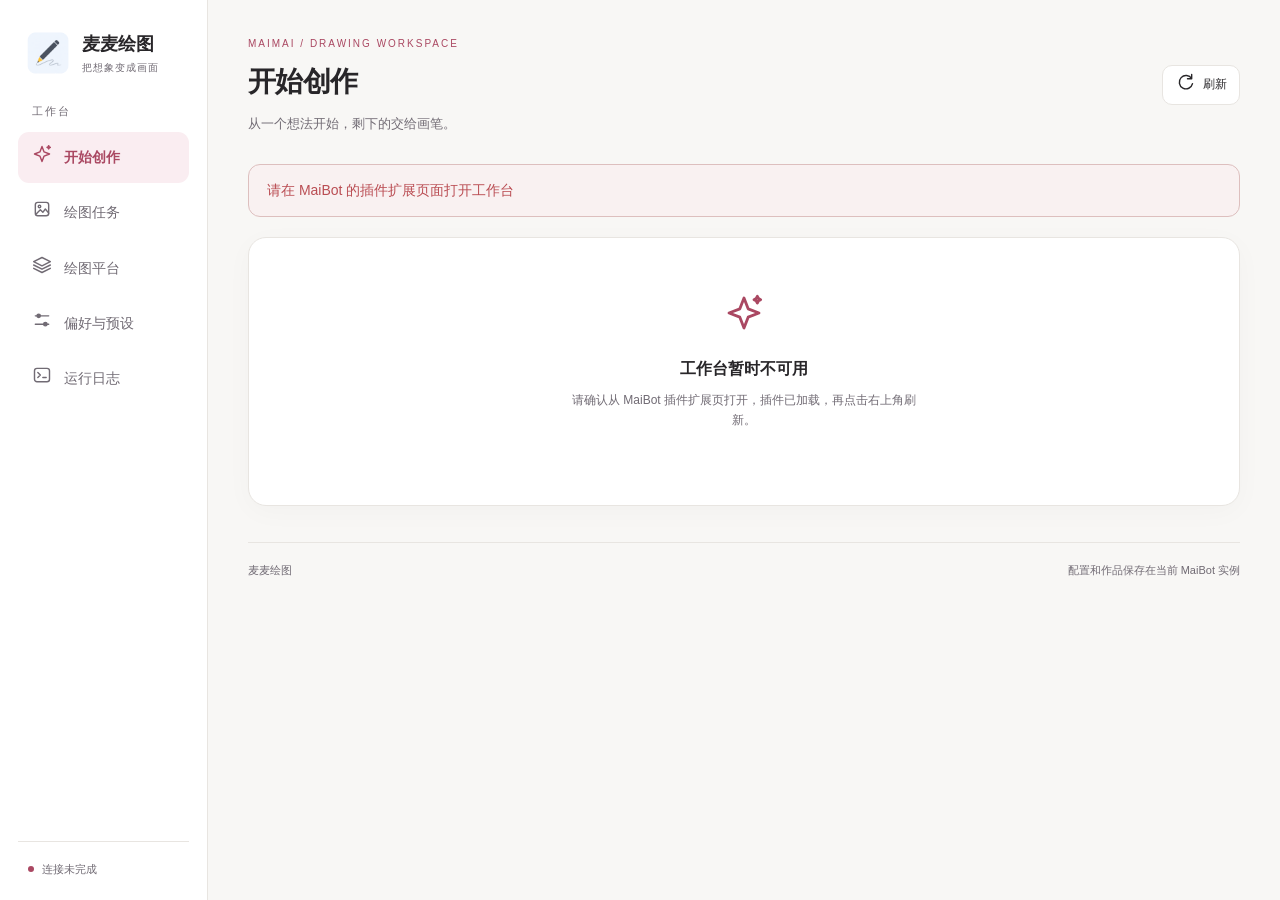
==== commit 805178cf: "feat(openai): 图生图尺寸可改为使用默认分辨率 图生图原本按第一张源图比例请求尺寸，默认分辨率只在被拒时回退，导致带横版 参考图时无法出竖版图。OpenAI 平台与兼容实例新增 edit_" ====
--- a/src/maimai_drawpic/interfaces/webui/index.html
+++ b/src/maimai_drawpic/interfaces/webui/index.html
@@ -2171,6 +2171,8 @@
     ultra: "极高",
     admin: "仅插件管理员",
     all: "所有用户",
+    source: "跟随第一张源图比例",
+    configured: "使用默认分辨率",
   };
   const presets = {
     openai: {
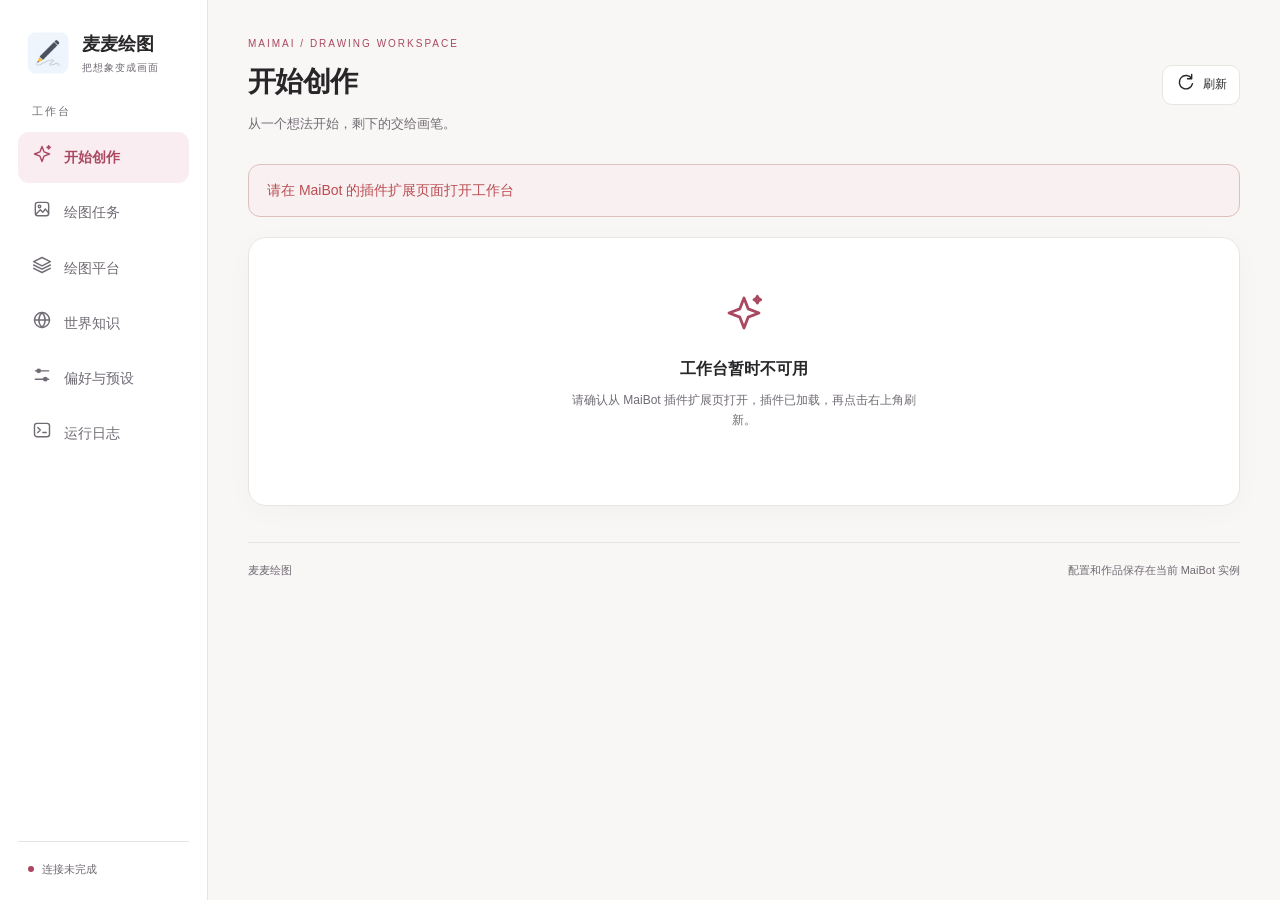
==== commit ad4815d6: "feat(world-knowledge): 工作台世界知识页与创作页开关 - 新增「世界知识」页：分页搜索词条，手改字段自动锁定、可解锁，上传/删除参考图，   后台重新检索，标记群梗禁用，删除词条" ====
--- a/src/maimai_drawpic/interfaces/webui/index.html
+++ b/src/maimai_drawpic/interfaces/webui/index.html
@@ -514,9 +514,65 @@
   grid-column: 1 / -1;
 }
 .toggle {
-  accent-color: var(--accent);
-  width: 18px;
-  height: 18px;
+  appearance: none;
+  -webkit-appearance: none;
+  position: relative;
+  display: inline-block;
+  flex: 0 0 auto;
+  width: 36px;
+  height: 22px;
+  margin: 0;
+  border: 1px solid var(--muted);
+  border-radius: 999px;
+  background: var(--surface);
+  cursor: pointer;
+  vertical-align: middle;
+  touch-action: manipulation;
+}
+.toggle::before {
+  content: "";
+  position: absolute;
+  top: 3px;
+  left: 3px;
+  width: 14px;
+  height: 14px;
+  border-radius: 50%;
+  background: var(--muted);
+  transition: transform 160ms ease;
+}
+.toggle:checked {
+  border-color: var(--accent);
+  background: var(--accent);
+}
+.toggle:checked::before {
+  background: #fff;
+  transform: translateX(14px);
+}
+.toggle:focus-visible {
+  outline: 2px solid var(--accent);
+  outline-offset: 3px;
+}
+.toggle:disabled {
+  cursor: not-allowed;
+  opacity: 0.5;
+}
+@media (prefers-reduced-motion: reduce) {
+  .toggle::before,
+  .provider-switch-track::before {
+    transition: none;
+  }
+}
+@media (forced-colors: active) {
+  .toggle:checked {
+    background: Highlight;
+    border-color: Highlight;
+  }
+  .toggle::before {
+    background: ButtonText;
+  }
+  .toggle:checked::before {
+    background: HighlightText;
+  }
 }
 .form-section {
   border: 0;
@@ -771,6 +827,21 @@
   display: grid;
   grid-template-columns: repeat(3, minmax(0, 1fr));
   gap: 18px;
+}
+.card-grid.knowledge-grid {
+  grid-template-columns: repeat(2, minmax(0, 1fr));
+}
+.knowledge-card p {
+  margin: 8px 0;
+  overflow-wrap: anywhere;
+}
+.knowledge-facts {
+  margin: 8px 0;
+  padding-left: 18px;
+}
+.knowledge-actions {
+  flex-wrap: wrap;
+  margin-top: 14px;
 }
 .provider-card {
   padding: 22px;
@@ -1313,6 +1384,7 @@
   }
   .studio-grid,
   .card-grid,
+  .card-grid.knowledge-grid,
   .form-grid,
   .field-row {
     grid-template-columns: 1fr;
@@ -1571,7 +1643,7 @@
   .model-picker-filters .inline-choice {
     min-height: 44px;
   }
-  .model-picker input[type="checkbox"] {
+  .model-picker input[type="checkbox"]:not(.toggle) {
     width: 18px;
     height: 18px;
     flex-shrink: 0;
@@ -1716,6 +1788,9 @@
           </button>
           <button data-view="platforms" class="nav-item">
             <span data-icon="layers"></span>绘图平台
+          </button>
+          <button data-view="knowledge" class="nav-item">
+            <span data-icon="globe"></span>世界知识
           </button>
           <button data-view="settings" class="nav-item">
             <span data-icon="sliders"></span>偏好与预设
@@ -1799,6 +1874,8 @@
     close: '<path d="m6 6 12 12M6 18 18 6"/>',
     download: '<path d="M12 3v12m-5-5 5 5 5-5M4 17v4h16v-4"/>',
     eye: '<path d="M2 12s4-7 10-7 10 7 10 7-4 7-10 7S2 12 2 12Z"/><circle cx="12" cy="12" r="3"/>',
+    globe:
+      '<circle cx="12" cy="12" r="9"/><path d="M3 12h18M12 3c2.5 2.6 3.8 5.6 3.8 9s-1.3 6.4-3.8 9c-2.5-2.6-3.8-5.6-3.8-9S9.5 5.6 12 3Z"/>',
   };
   const state = {
     view: "studio",
@@ -1818,6 +1895,7 @@
     tasks: ["绘图任务", "每一次创作，都可以在这里找到。"],
     platforms: ["绘图平台", "用到哪个，就添加哪个。让每个模型各展所长。"],
     settings: ["偏好与预设", "把常用的选择，变成顺手的习惯。"],
+    knowledge: ["世界知识", "新角色、新战队、新产品，画之前先查清楚长什么样。"],
     logs: ["运行日志", "沿着任务链路，找到问题发生的位置。"],
   };
   const $ = (selector, root = document) => root.querySelector(selector);
@@ -2156,6 +2234,9 @@
     furry: "兽人",
     background: "背景画",
     images_api: "图片接口",
+    images: "图片接口（直接请求）",
+    responses_background: "Responses 后台任务（长任务防断线）",
+    gif: "GIF 动图（仅 gpt-image-2.6）",
     chat_completions: "聊天绘图接口（New API）",
     rinkoai: "RinkoAI NAI 接口",
     single_prompt: "单提示词节点",
@@ -2163,7 +2244,7 @@
     daily: "每天",
     weekly: "每周",
     monthly: "每月",
-    once: "一次性，不重置",
+    once: "一次性",
     base64: "直接传入图片数据",
     image_url: "使用原图链接",
     default: "使用 Codex 默认",
@@ -2173,12 +2254,15 @@
     all: "所有用户",
     source: "跟随第一张源图比例",
     configured: "使用默认分辨率",
+    replyer: "回复任务组",
+    planner: "规划任务组",
+    vlm: "视觉任务组",
   };
   const presets = {
     openai: {
       quality: ["", "auto", "low", "medium", "high", "standard", "hd"],
       response_format: ["", "b64_json", "url"],
-      output_format: ["", "png", "jpeg", "webp"],
+      output_format: ["", "png", "jpeg", "webp", "gif"],
       background: ["", "auto", "transparent", "opaque"],
       moderation: ["", "auto", "low"],
     },
@@ -2227,6 +2311,7 @@
   };
   function label(value) {
     if (value === "") return labels[""];
+    if (["daily", "weekly", "monthly", "once"].includes(value)) return labels[value];
     if (Object.hasOwn(labels, value)) return `${labels[value]} · ${value}`;
     const size = String(value).match(/^(\d+)[x*](\d+)$/);
     if (size)
@@ -2312,8 +2397,8 @@
   function scalar(key, meta, value, id, options = {}) {
     const kind = options.kind;
     if (meta.multiple) return multi(key, meta.choices || [], value || [], id);
-    if (key === "request_retry_count")
-      return `<select id="${id}" data-input="${key}">${[0, 1, 2, 3, 4, 5].map((count) => `<option value="${count}" ${Number(value) === count ? "selected" : ""}>${count === 0 ? "不重试" : `${count} 次${count === 1 ? "（默认）" : ""}`}</option>`).join("")}</select>`;
+    if (key === "request_retry_count" || key.endsWith("_review_retry_count"))
+      return `<select id="${id}" data-input="${key}">${[0, 1, 2, 3, 4, 5].map((count) => `<option value="${count}" ${Number(value) === count ? "selected" : ""}>${count === 0 ? "不重试" : `${count} 次${count === Number(meta.default) ? "（默认）" : ""}`}</option>`).join("")}</select>`;
     if (U.formOptions.dimensionField(key, kind))
       return choice(value, [...(kind === "agnes" ? [] : [""]), ...U.formOptions.dimensions(kind)], {
         id,
@@ -2390,7 +2475,7 @@
   }
   function parameterValue(type, value = "") {
     if (type === "boolean")
-      return `<select data-param-value aria-label="参数开关"><option value="true" ${value !== "false" ? "selected" : ""}>开启 · true</option><option value="false" ${value === "false" ? "selected" : ""}>关闭 · false</option></select>`;
+      return `<input type="checkbox" role="switch" class="toggle" data-param-value aria-label="参数开关" ${value !== "false" ? "checked" : ""}>`;
     if (type === "json")
       return `<textarea data-param-value aria-label="JSON 参数值" rows="3" spellcheck="false" placeholder='例如 {"enabled": true}…'>${e(value)}</textarea>`;
     return `<input data-param-value type="${type === "number" ? "number" : "text"}" ${type === "number" ? 'step="any"' : ""} aria-label="参数值" autocomplete="off" value="${e(value)}" placeholder="填写参数值…">`;
@@ -2469,7 +2554,8 @@
         );
       const type = $("[data-param-type]", node).value;
       let value = input.value;
-      if (type === "text") value = JSON.stringify(value);
+      if (type === "boolean") value = String(input.checked);
+      else if (type === "text") value = JSON.stringify(value);
       else if (type === "number") {
         if (!value.trim() || !Number.isFinite(Number(value)))
           invalid(input, "数字参数请填写有效数值");
@@ -2614,7 +2700,7 @@
       return `<select id="${id}" data-input="${e(key)}"><option value="">自动选择可用模型</option>${selected && !models.some((item) => item.name === selected) ? `<option value="${e(selected)}" selected>${e(selected)}（尚未匹配已启用平台）</option>` : ""}${models.map((item) => `<option value="${e(item.name)}" ${item.name === selected ? "selected" : ""}>${e(item.name)}</option>`).join("")}</select>`;
     }
     if (type === "boolean")
-      return `<input id="${id}" type="checkbox" class="toggle" data-input="${e(key)}" ${value ? "checked" : ""}>`;
+      return `<input id="${id}" type="checkbox" role="switch" class="toggle" data-input="${e(key)}" ${value ? "checked" : ""}>`;
     if (type === "select") {
       const selected = meta.multiple ? new Set(value || []) : new Set([value]);
       return `<select id="${id}" data-input="${e(key)}">${!meta.choices?.includes(value) ? `<option value="${e(value)}">${e(value) || "使用默认值"}</option>` : ""}${(meta.choices || []).map((item) => `<option value="${e(item)}" ${selected.has(item) ? "selected" : ""}>${e(U.formOptions.label(item))}</option>`).join("")}</select>`;
@@ -2865,7 +2951,7 @@
       <p class="hint">${fromPreset ? "从官方模型预设选择，勾选后加入同一模型列表；保存平台后生效。" : "从接口读取模型，勾选后加入草稿；保存平台后生效。"}</p>
       <div class="model-picker-filters">
         <input type="search" data-search aria-label="搜索模型" placeholder="搜索模型 ID 或名称…">
-        <label class="inline-choice"${fromPreset ? " hidden" : ""}><input type="checkbox" data-images-only>仅显示可能的绘图模型</label>
+        <label class="inline-choice"${fromPreset ? " hidden" : ""}><input type="checkbox" role="switch" class="toggle" data-images-only>仅显示可能的绘图模型</label>
       </div>
       <div class="model-picker-results">
         <div class="model-picker-summary">
@@ -3253,6 +3339,7 @@
   // Unconfirmed immutable snapshots belong to requests, never to a DOM button.
   const submissions = new Map();
   const draft = {};
+  let draftAnimated = false;
   function saveDraft() {
     for (const id of [
       "draw-prompt",
@@ -3261,10 +3348,32 @@
       "draw-negative",
       "draw-delivery",
       "chat-platform",
+      "draw-frames",
+      "draw-frame-ms",
+      "draw-world",
     ]) {
       const input = $("#" + id);
       if (input) draft[id] = input.value;
     }
+    const animated = $("#draw-animated");
+    if (animated) draftAnimated = animated.checked;
+  }
+  // 动图开关跟随所选模型：不支持 GIF 的模型禁用开关并说明原因，避免提交后才被拒。
+  function syncAnimation() {
+    const toggle = $("#draw-animated");
+    if (!toggle) return;
+    const model = state.data.models.find((item) => item.name === $("#draw-model").value);
+    const supported = Boolean(model && model.animated_gif);
+    toggle.disabled = !supported;
+    if (!supported) toggle.checked = false;
+    $("#anim-options").hidden = !toggle.checked;
+    $("#anim-hint").textContent = supported
+      ? "所有帧排在长边最多 3840 像素的拼图上，帧数越多单帧越小；结果为 GIF，预览显示首帧。"
+      : `${(model && model.animated_gif_reason) || "当前模型不支持 GIF 动图"}。需要动图请切换到 gpt-image-2.6 系列模型。`;
+  }
+  function positiveInt(id) {
+    const raw = $("#" + id).value.trim();
+    return raw === "" ? undefined : Number(raw);
   }
   function modelOptions() {
     const placeholder = state.data.default_model_error
@@ -3414,7 +3523,7 @@
         )
         .join(
           "",
-        )}</select></div></div>${mode === "edit_image" ? `<div class="field"><label>源图片</label><div class="upload-zone" id="upload-zone">${icon("upload")}<p>拖放图片到这里，或选择文件</p><button type="button" id="source-button" class="button secondary compact">${icon("upload")}选择源图片</button><input type="file" id="source-file" accept="image/png,image/jpeg,image/webp" multiple hidden></div><div class="source-list" id="source-list"></div><p class="hint">上传真实源图；最终支持数量以模型为准。需要公网原图 URL 的模型不支持直接使用网页上传的本地图片。</p></div>` : ""}<details><summary class="muted" style="cursor:pointer;margin-bottom:15px">反向提示词与发送选项</summary><div class="field"><label for="draw-negative">反向提示词</label><textarea id="draw-negative" rows="2" maxlength="16000" placeholder="不希望出现在画面中的内容"></textarea></div><div class="field"><label for="draw-delivery">结果去向</label><select id="draw-delivery"><option value="web">仅在工作台查看</option><option value="chat">同时发送到聊天</option></select></div><div id="delivery-fields" hidden><div class="field-row"><div class="field"><label for="chat-platform">聊天平台标识</label><input id="chat-platform" value="qq" maxlength="80"></div><div class="field"><label>&nbsp;</label><button type="button" id="load-streams" class="button secondary wide">加载聊天会话</button></div></div><div class="field"><label for="draw-stream">目标会话</label><select id="draw-stream"><option value="">请先加载会话</option></select><p class="hint">使用实际聊天流；发送到聊天时沿用群聊或私聊额度。网页专用任务由当前实例管理，不计入聊天额度。</p></div></div></details><div class="sticky-save"><span class="hint">模型校验 · 提示词与图片审核</span><button type="submit" class="button" id="start-drawing">${icon("sparkles")}开始绘图</button></div></form></section><aside class="stack"><section class="panel"><div class="panel-header"><h3>创作结果</h3>${icon("images")}</div><div id="studio-submissions" aria-live="polite"></div><div id="studio-result"><div class="placeholder-art">${icon("sparkles")}<span>想象，正在等待落笔</span><small>任务提交后，会在这里显示进度与生成图片。</small></div></div></section><div class="panel"><h3>让画面更接近你的想法</h3><p class="hint">描述具体的主体、环境和光线。试试风格预设，把常用的画面语言保存下来。</p><button class="button ghost compact" id="studio-presets" style="margin-top:8px">管理预设 ${icon("arrow")}</button></div></aside></div>`;
+        )}</select></div></div><div class="field"><label class="inline-choice"><input type="checkbox" role="switch" class="toggle" id="draw-animated" aria-describedby="anim-hint">输出 GIF 动图</label><div class="field-row" id="anim-options" hidden><div class="field"><label for="draw-frames">帧数（2～16）</label><input id="draw-frames" type="number" min="2" max="16" step="1" placeholder="默认 9"></div><div class="field"><label for="draw-frame-ms">每帧毫秒（20～2000）</label><input id="draw-frame-ms" type="number" min="20" max="2000" step="10" placeholder="默认 200"></div></div><p class="hint" id="anim-hint"></p></div><div class="field"><label for="draw-world">世界知识</label><select id="draw-world" aria-describedby="world-hint"><option value="">跟随总开关（${state.data.settings?.general?.world_knowledge_enabled ? "已开启" : "已关闭"}）</option><option value="on">本次开启</option><option value="off">本次关闭</option></select><p class="hint" id="world-hint">开启后先识别画面里的游戏角色、战队、新产品等现实对象，联网补充外观和参考图；会多花检索时间，开启画后校验时严重画错会重画一次。</p></div>${mode === "edit_image" ? `<div class="field"><label>源图片</label><div class="upload-zone" id="upload-zone">${icon("upload")}<p>拖放图片到这里，或选择文件</p><button type="button" id="source-button" class="button secondary compact">${icon("upload")}选择源图片</button><input type="file" id="source-file" accept="image/png,image/jpeg,image/webp" multiple hidden></div><div class="source-list" id="source-list"></div><p class="hint">上传真实源图；最终支持数量以模型为准。需要公网原图 URL 的模型不支持直接使用网页上传的本地图片。</p></div>` : ""}<details><summary class="muted" style="cursor:pointer;margin-bottom:15px">反向提示词与发送选项</summary><div class="field"><label for="draw-negative">反向提示词</label><textarea id="draw-negative" rows="2" maxlength="16000" placeholder="不希望出现在画面中的内容"></textarea></div><div class="field"><label for="draw-delivery">结果去向</label><select id="draw-delivery"><option value="web">仅在工作台查看</option><option value="chat">同时发送到聊天</option></select></div><div id="delivery-fields" hidden><div class="field-row"><div class="field"><label for="chat-platform">聊天平台标识</label><input id="chat-platform" value="qq" maxlength="80"></div><div class="field"><label>&nbsp;</label><button type="button" id="load-streams" class="button secondary wide">加载聊天会话</button></div></div><div class="field"><label for="draw-stream">目标会话</label><select id="draw-stream"><option value="">请先加载会话</option></select><p class="hint">使用实际聊天流；发送到聊天时沿用群聊或私聊额度。网页专用任务由当前实例管理，不计入聊天额度。</p></div></div></details><div class="sticky-save"><span class="hint">模型校验 · 提示词与图片审核</span><button type="submit" class="button" id="start-drawing">${icon("sparkles")}开始绘图</button></div></form></section><aside class="stack"><section class="panel"><div class="panel-header"><h3>创作结果</h3>${icon("images")}</div><div id="studio-submissions" aria-live="polite"></div><div id="studio-result"><div class="placeholder-art">${icon("sparkles")}<span>想象，正在等待落笔</span><small>任务提交后，会在这里显示进度与生成图片。</small></div></div></section><div class="panel"><h3>让画面更接近你的想法</h3><p class="hint">描述具体的主体、环境和光线。试试风格预设，把常用的画面语言保存下来。</p><button class="button ghost compact" id="studio-presets" style="margin-top:8px">管理预设 ${icon("arrow")}</button></div></aside></div>`;
     for (const [id, value] of Object.entries(draft)) {
       const input = $("#" + id);
       if (
@@ -3425,6 +3534,10 @@
         input.value = value;
     }
     $("#delivery-fields").hidden = $("#draw-delivery").value !== "chat";
+    $("#draw-animated").checked = draftAnimated;
+    syncAnimation();
+    $("#draw-model").onchange = syncAnimation;
+    $("#draw-animated").onchange = syncAnimation;
     function changeMode(next) {
       if (mode === next) return;
       saveDraft();
@@ -3520,6 +3633,17 @@
               ? state.sources.map((item) => item.source_id)
               : [],
         };
+        // 未开动图时不带动图字段，旧请求的去重签名保持不变。
+        if ($("#draw-animated").checked) {
+          request.animated = true;
+          const frames = positiveInt("draw-frames");
+          const duration = positiveInt("draw-frame-ms");
+          if (frames !== undefined) request.frame_count = frames;
+          if (duration !== undefined) request.frame_duration_ms = duration;
+        }
+        // 只有明确选了本次开/关才带字段，跟随总开关时签名与旧请求一致。
+        const world = $("#draw-world").value;
+        if (world) request.world_knowledge = world === "on";
         const signature = JSON.stringify(request);
         let entry = submissions.get(signature);
         if (!entry) {
@@ -3719,10 +3843,206 @@
 (() => {
   "use strict";
   const U = window.DrawpicUI,
+    { state, $, e, icon, call, buttonAction, toast } = U;
+  const STATUS = { ok: "已查到", not_found: "未查到", error: "检索出错", manual: "手工词条" };
+  const FIELDS = {
+    name: "名称",
+    aliases: "别名",
+    kind: "种类",
+    franchise: "所属作品",
+    look: "外观",
+    draw_hint: "绘图提示",
+    facts: "近期事实",
+  };
+  let generation = 0,
+    entries = new Map(),
+    kinds = [],
+    uploadTarget = null;
+  const current = (token) => state.view === "knowledge" && token === generation;
+  const split = (text, pattern) =>
+    text.split(pattern).map((item) => item.trim()).filter(Boolean);
+  function host(url) {
+    try {
+      return new URL(url).hostname;
+    } catch {
+      return url;
+    }
+  }
+  function card(item) {
+    const status = item.disabled
+      ? '<span class="pill failed">已禁用</span>'
+      : `<span class="pill ${["ok", "manual"].includes(item.status) ? "completed" : "pending"}">${e(STATUS[item.status] || item.status)}</span>`;
+    const locked = item.locked_fields.length
+      ? `<span class="pill" title="自动刷新不会覆盖这些字段">锁定 ${e(item.locked_fields.map((key) => FIELDS[key] || key).join("、"))}</span>`
+      : "";
+    const refs = item.refs
+      .map(
+        (ref) =>
+          `<div class="source-item" title="${ref.manual ? "手工上传" : e("自动 · " + (ref.source || "网页"))}">${ref.preview ? `<img src="${e(ref.preview)}" alt="${e(item.name)} 参考图">` : ""}<button type="button" class="icon-button" data-action="drop" data-entry="${e(item.id)}" data-file="${e(ref.file)}" aria-label="删除${ref.manual ? "手工" : "自动"}参考图">×</button></div>`,
+      )
+      .join("");
+    const sources = item.sources
+      .filter((source) => /^https?:\/\//.test(source.url))
+      .map(
+        (source) =>
+          `<a href="${e(source.url)}" target="_blank" rel="noopener noreferrer">${e(source.title || host(source.url))}</a>`,
+      )
+      .join(" · ");
+    const meta = [
+      item.status !== "manual" && item.expires_at && !item.expired ? `有效期至 ${U.date(item.expires_at)}` : "",
+      item.use_count ? `用过 ${item.use_count} 次` : "",
+      item.auto_image ? "" : "不自动找图",
+    ].filter(Boolean);
+    return `<article class="panel knowledge-card"><div class="panel-header"><div><h3>${e(item.name)}</h3><p class="hint">${e([item.franchise, item.aliases.join(" / ")].filter(Boolean).join(" · "))}</p></div><div class="actions"><span class="pill">${e(item.kind_label)}</span>${status}${item.expired && !item.disabled ? '<span class="pill pending">已过期</span>' : ""}${locked}</div></div>${item.look ? `<p><strong>外观</strong> ${e(item.look)}</p>` : '<p class="hint">还没有外观描述</p>'}${item.facts.length ? `<ul class="hint knowledge-facts">${item.facts.map((fact) => `<li>${e(fact)}</li>`).join("")}</ul>` : ""}${refs ? `<div class="source-list">${refs}</div>` : ""}${sources ? `<p class="hint">来源：${sources}</p>` : ""}${meta.length ? `<p class="hint">${e(meta.join(" · "))}</p>` : ""}<div class="actions knowledge-actions"><button type="button" class="button secondary compact" data-action="edit" data-entry="${e(item.id)}">编辑</button><button type="button" class="button secondary compact" data-action="image" data-entry="${e(item.id)}">${icon("upload")}上传参考图</button><button type="button" class="button secondary compact" data-action="refresh" data-entry="${e(item.id)}" ${item.disabled ? "disabled" : ""}>${icon("refresh")}重新检索</button><button type="button" class="button ghost compact" data-action="toggle" data-entry="${e(item.id)}">${item.disabled ? "取消禁用" : "这是群梗（禁用）"}</button><button type="button" class="button ghost compact" data-action="delete" data-entry="${e(item.id)}">删除</button></div></article>`;
+  }
+  function editor(item, token) {
+    const value = item || {
+      name: "",
+      aliases: [],
+      kind: "esports_team",
+      franchise: "",
+      look: "",
+      draw_hint: "",
+      facts: [],
+      auto_image: true,
+      locked_fields: [],
+    };
+    const node = U.modal(
+      item ? `编辑词条：${item.name}` : "新建手工词条",
+      `<form id="knowledge-form"><div class="field-row"><div class="field"><label for="kw-name">名称</label><input id="kw-name" maxlength="24" required></div><div class="field"><label for="kw-kind">种类</label><select id="kw-kind">${kinds.map((kind) => `<option value="${e(kind.value)}">${e(kind.label)}</option>`).join("")}</select></div></div><div class="field-row"><div class="field"><label for="kw-franchise">所属作品 / 赛区</label><input id="kw-franchise" maxlength="24" placeholder="例如 英雄联盟、原神"></div><div class="field"><label for="kw-aliases">别名</label><input id="kw-aliases" maxlength="300" placeholder="用逗号分隔，最多 8 个"></div></div><div class="field"><label for="kw-look">外观</label><input id="kw-look" maxlength="40" aria-describedby="kw-look-hint"><p class="hint" id="kw-look-hint">最多 40 字，只写看得见的特征：配色、标志、发型、服装。</p></div><div class="field"><label for="kw-hint">绘图提示（英文）</label><textarea id="kw-hint" rows="2" maxlength="200" placeholder="red and black team jersey with the T1 wordmark"></textarea></div><div class="field"><label for="kw-facts">近期事实</label><textarea id="kw-facts" rows="3" aria-describedby="kw-facts-hint"></textarea><p class="hint" id="kw-facts-hint">每行一条，最多 3 条，建议带日期；只用来防止画面或台词说错。</p></div><div class="field"><label class="inline-choice"><input type="checkbox" role="switch" class="toggle" id="kw-auto-image">没有参考图时自动找图</label></div>${item ? `<fieldset class="field"><legend>锁定字段</legend><div class="choice-list">${Object.entries(FIELDS).map(([key, label]) => `<label class="choice-item"><input type="checkbox" data-lock="${key}" ${item.locked_fields.includes(key) ? "checked" : ""}>${label}</label>`).join("")}</div><p class="hint">锁定的字段自动刷新不会覆盖；这次改过的字段保存时会自动锁定。</p></fieldset>` : ""}<div class="modal-footer"><button type="button" class="button secondary" id="kw-cancel">取消</button><button type="submit" class="button" id="kw-save">保存</button></div></form>`,
+    );
+    $("#kw-name", node).value = value.name;
+    $("#kw-kind", node).value = value.kind;
+    $("#kw-franchise", node).value = value.franchise;
+    $("#kw-aliases", node).value = value.aliases.join("，");
+    $("#kw-look", node).value = value.look;
+    $("#kw-hint", node).value = value.draw_hint;
+    $("#kw-facts", node).value = value.facts.join("\n");
+    $("#kw-auto-image", node).checked = value.auto_image;
+    $("#kw-cancel", node).onclick = () => U.closeModal(true);
+    $("#knowledge-form", node).onsubmit = (event) => {
+      event.preventDefault();
+      buttonAction($("#kw-save", node), async () => {
+        const fields = {
+          name: $("#kw-name", node).value.trim(),
+          kind: $("#kw-kind", node).value,
+          franchise: $("#kw-franchise", node).value.trim(),
+          aliases: split($("#kw-aliases", node).value, /[,，、;；\n]+/),
+          look: $("#kw-look", node).value.trim(),
+          draw_hint: $("#kw-hint", node).value.trim(),
+          facts: split($("#kw-facts", node).value, /\n+/),
+          auto_image: $("#kw-auto-image", node).checked,
+        };
+        if (fields.facts.length > 3) throw new Error("近期事实最多 3 条");
+        if (item) {
+          fields.id = item.id;
+          fields.locked_fields = [...node.querySelectorAll("[data-lock]")]
+            .filter((box) => box.checked)
+            .map((box) => box.dataset.lock);
+        }
+        await call("action", "knowledge_save", { entry_json: JSON.stringify(fields) });
+        await U.closeModal(true);
+        toast(item ? "词条已保存，改过的字段已锁定" : "已新建手工词条");
+        if (current(token)) await U.views.knowledge();
+      });
+    };
+  }
+  async function act(button, token) {
+    const { action, entry: id, file } = button.dataset;
+    const item = entries.get(id);
+    if (!item) return;
+    if (action === "edit") return editor(item, token);
+    if (action === "image") {
+      uploadTarget = id;
+      $("#knowledge-file").value = "";
+      $("#knowledge-file").click();
+      return;
+    }
+    return buttonAction(button, async () => {
+      if (action === "refresh") {
+        const result = await call("action", "knowledge_refresh", { entry_id: id });
+        toast(result.message);
+      } else if (action === "toggle") {
+        await call("action", "knowledge_save", {
+          entry_json: JSON.stringify({ id, disabled: !item.disabled }),
+        });
+        toast(item.disabled ? "已取消禁用" : "已禁用：这个词之后不再检索或注入");
+      } else if (action === "drop") {
+        await call("action", "knowledge_image_drop", { entry_id: id, file_name: file });
+        toast("已删除参考图");
+      } else if (action === "delete") {
+        const result = await call("action", "knowledge_delete", { entry_id: id });
+        toast(result.deleted ? "已删除词条" : "词条已不存在");
+      }
+      if (current(token)) await U.views.knowledge();
+    });
+  }
+  U.views.knowledge = async () => {
+    const token = ++generation;
+    state.knowledgePage ||= 1;
+    state.knowledgeSearch ??= "";
+    const result = await call("query", "knowledge", {
+      page: state.knowledgePage,
+      search: state.knowledgeSearch,
+    });
+    if (!current(token)) return;
+    const pages = Math.max(1, Math.ceil(result.total / result.page_size));
+    if (!result.items.length && state.knowledgePage > pages) {
+      state.knowledgePage = pages;
+      return U.views.knowledge();
+    }
+    entries = new Map(result.items.map((item) => [item.id, item]));
+    kinds = result.kinds;
+    $("#workspace-content").innerHTML =
+      `<div class="toolbar"><div class="actions"><span class="pill ${result.enabled ? "enabled" : ""}">总开关 ${result.enabled ? "已开启" : "已关闭"}</span><span class="pill ${result.online ? "enabled" : "failed"}">联网检索 ${result.online ? "可用" : "不可用"}</span><span class="pill ${result.verify_enabled ? "enabled" : ""}">画后校验 ${result.verify_enabled ? "已开启" : "已关闭"}</span><button type="button" id="knowledge-settings" class="button ghost compact">世界知识设置 ${icon("arrow")}</button></div><button type="button" id="knowledge-new" class="button compact">${icon("plus")}新建手工词条</button></div><form id="knowledge-search" class="toolbar"><div class="actions"><input id="knowledge-search-text" class="search-input" maxlength="100" placeholder="搜索名称、别名或所属作品" aria-label="搜索词条"><button type="submit" class="button secondary">搜索</button></div><span class="hint">共 ${result.total} 条 · 改过的字段会锁定，自动刷新不覆盖</span></form><input type="file" id="knowledge-file" accept="image/png,image/jpeg,image/webp" hidden><div id="knowledge-list">${result.items.length ? `<div class="card-grid knowledge-grid">${result.items.map(card).join("")}</div>` : U.empty("词条库还是空的", "开启世界知识后，画到游戏角色、战队、新产品等现实对象时会自动建词条；也可以先手工建一条，比如上传战队队标。")}</div><div class="actions pagination"><button type="button" id="knowledge-previous" class="button secondary compact" ${state.knowledgePage <= 1 ? "disabled" : ""}>上一页</button><span class="hint">第 ${state.knowledgePage} / ${pages} 页</span><button type="button" id="knowledge-next" class="button secondary compact" ${state.knowledgePage >= pages ? "disabled" : ""}>下一页</button></div>`;
+    $("#knowledge-search-text").value = state.knowledgeSearch;
+    U.bindSubmit($("#knowledge-search"));
+    $("#knowledge-search").onsubmit = (event) => {
+      event.preventDefault();
+      state.knowledgeSearch = $("#knowledge-search-text").value.trim();
+      state.knowledgePage = 1;
+      U.views.knowledge().catch(U.error);
+    };
+    $("#knowledge-settings").onclick = () => {
+      state.settingsSection = "knowledge";
+      U.navigate("settings");
+    };
+    $("#knowledge-new").onclick = () => editor(null, token);
+    $("#knowledge-list").onclick = (event) => {
+      const button = event.target.closest("[data-action]");
+      if (button) Promise.resolve(act(button, token)).catch(U.error);
+    };
+    $("#knowledge-file").onchange = (event) => {
+      const file = event.target.files[0], id = uploadTarget;
+      uploadTarget = null;
+      if (!file || !id) return;
+      call("upload", "knowledge_image", { entry_id: id }, file)
+        .then(async () => {
+          toast("已设为手工参考图，出图时优先使用");
+          if (current(token)) await U.views.knowledge();
+        })
+        .catch(U.error);
+    };
+    $("#knowledge-previous").onclick = () => {
+      state.knowledgePage--;
+      U.views.knowledge().catch(U.error);
+    };
+    $("#knowledge-next").onclick = () => {
+      state.knowledgePage++;
+      U.views.knowledge().catch(U.error);
+    };
+  };
+})();
+
+(() => {
+  "use strict";
+  const U = window.DrawpicUI,
     { state, $, call, buttonAction, toast } = U;
-  const sections = { general: "通用配置", review: "审核配置", style: "风格预设" };
-  const sourceSection = (name) => name === "review" ? "general" : name;
-  const reviewField = (key) => /^(prompt|image)_review_/.test(key);
+  const sections = { general: "通用配置", review: "审核配置", style: "风格预设", knowledge: "世界知识" };
+  const sourceSection = (name) => ["review", "knowledge"].includes(name) ? "general" : name;
+  // 通用配置里的审核、世界知识字段各自成页，其余留在通用。
+  const generalSection = (key) =>
+    /^(prompt|image)_review_/.test(key) ? "review" : /^world_knowledge_/.test(key) ? "knowledge" : "general";
   U.views.settings = async () => {
     let selected = Object.hasOwn(sections, state.settingsSection)
       ? state.settingsSection
@@ -3752,7 +4072,7 @@
       panel.hidden = name !== selected;
       const fields = Object.fromEntries(
         Object.entries(state.data.schema.sections[sourceSection(name)].fields)
-          .filter(([key]) => name === "style" || reviewField(key) === (name === "review")),
+          .filter(([key]) => name === "style" || generalSection(key) === name),
       );
       panel.innerHTML = U.forms.html(fields, values);
       const old = $(`#${panel.id}`, form);
@@ -3775,6 +4095,8 @@
           ? "把常用风格保存为提示词模板，三个分类的修改可一起保存。"
           : name === "review"
             ? "分别设置提示词审核和生成图片审核，使用 MaiBot 配置的审核模型。切换分类保留草稿。"
+          : name === "knowledge"
+            ? "画到游戏角色、战队选手、新产品等现实对象时先联网查外观与参考图，可选出图后对照校验。词条在左侧「世界知识」页管理。"
           : "切换分类会保留草稿，点击右上角“保存全部设置”统一保存。";
       for (const tab of document.querySelectorAll("[data-section]")) {
         const active = tab.dataset.section === name;
@@ -3837,7 +4159,9 @@
       if (form.inert || requiresRefresh) return;
       buttonAction(save, async () => {
         const all = {
-          general: { ...state.data.settings.general, ...readers.general(), ...readers.review() },
+          general: {
+            ...state.data.settings.general, ...readers.general(), ...readers.review(), ...readers.knowledge(),
+          },
           style: readers.style(),
         };
         form.inert = true;
@@ -3892,7 +4216,7 @@
       pending = null,
       loading = null;
     $("#workspace-content").innerHTML =
-      `<form id="log-filter" class="toolbar"><div class="actions"><input id="log-task" class="search-input" value="${e(state.logTask || "")}" maxlength="12" placeholder="任务 ID，留空查看全部" aria-label="筛选日志任务"><select id="log-level" class="search-input" aria-label="筛选日志级别"><option value="">全部级别</option>${["INFO", "WARNING", "ERROR", "DEBUG"].map((value) => `<option value="${value}" ${state.logLevel === value ? "selected" : ""}>${value}</option>`).join("")}</select><button type="submit" class="button secondary">${icon("refresh")}查询</button></div></form><div class="toolbar log-controls"><label class="actions"><input type="checkbox" id="log-auto" checked>自动刷新</label><span id="log-status" class="hint" role="status">正在读取…</span></div><section class="panel log-panel"><pre class="log-output" id="log-output" role="log" aria-label="插件日志">正在读取…</pre></section>`;
+      `<form id="log-filter" class="toolbar"><div class="actions"><input id="log-task" class="search-input" value="${e(state.logTask || "")}" maxlength="12" placeholder="任务 ID，留空查看全部" aria-label="筛选日志任务"><select id="log-level" class="search-input" aria-label="筛选日志级别"><option value="">全部级别</option>${["INFO", "WARNING", "ERROR", "DEBUG"].map((value) => `<option value="${value}" ${state.logLevel === value ? "selected" : ""}>${value}</option>`).join("")}</select><button type="submit" class="button secondary">${icon("refresh")}查询</button></div></form><div class="toolbar log-controls"><label class="actions"><input type="checkbox" role="switch" class="toggle" id="log-auto" checked>自动刷新</label><span id="log-status" class="hint" role="status">正在读取…</span></div><section class="panel log-panel"><pre class="log-output" id="log-output" role="log" aria-label="插件日志">正在读取…</pre></section>`;
     function schedule() {
       clearTimeout(timer);
       if (state.view !== "logs" || token !== generation) return;
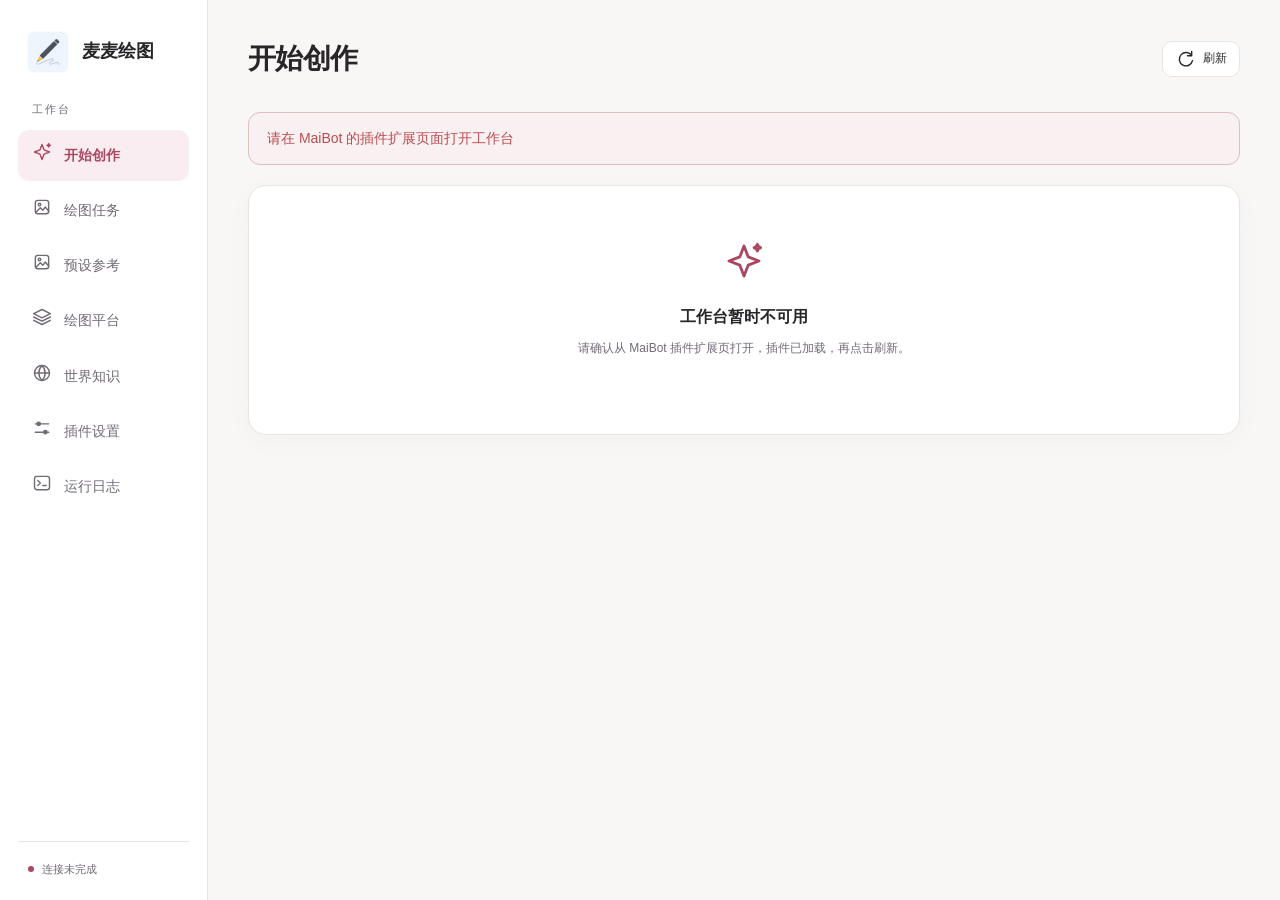
==== commit ecaaee9b: "merge: 合并原版 v2.3.0（统一 drawpic_* 接口、参考图与素材识别、MiniMax、访问控制） - 我们的 GIF、世界知识提交参数并入 drawpic_submit；世界知识查询" ====
--- a/src/maimai_drawpic/interfaces/webui/index.html
+++ b/src/maimai_drawpic/interfaces/webui/index.html
@@ -25,6 +25,31 @@
   font-family: "Segoe UI", "PingFang SC", "Microsoft YaHei", sans-serif;
   font-size: 14px;
 }
+.reference-gallery-header, .reference-card-actions, .reference-paging, .reference-preset-tabs {
+  display: flex;
+  align-items: center;
+  flex-wrap: wrap;
+  gap: 8px;
+}
+.reference-gallery-header { justify-content: space-between; margin-top: 24px; }
+.reference-gallery { display: grid; grid-template-columns: repeat(auto-fill, minmax(180px, 1fr)); gap: 14px; margin: 16px 0; }
+.reference-card { border: 1px solid var(--line); border-radius: 12px; padding: 12px; display: flex; flex-direction: column; gap: 8px; min-width: 0; }
+.reference-thumbnail { background: var(--soft); border-radius: 8px; min-height: 100px; display: grid; place-items: center; }
+.reference-thumbnail img { width: 100%; height: 150px; object-fit: contain; border-radius: 8px; }
+.reference-tags, .reference-card strong { overflow-wrap: anywhere; }
+.reference-card-actions { margin-top: auto; }
+.reference-dialog-body { padding: 24px; }
+.reference-confirm { max-width: 560px; width: calc(100% - 32px); }
+.reference-source-title, .reference-preset-gallery { margin-top: 32px; }
+.reference-request { border: 1px solid var(--line); border-radius: 12px; padding: 16px; margin: 20px 0; }
+.reference-source-option { display: flex; justify-content: space-between; align-items: center; gap: 12px; padding: 10px 0; }
+.reference-preset-tabs { margin-bottom: 16px; }
+.reference-preset-tabs [aria-pressed="true"] { background: var(--accent-soft); border-color: var(--accent); color: var(--accent-dark); }
+@media (max-width: 480px) {
+  .reference-gallery { grid-template-columns: 1fr; }
+  .reference-card-actions button { min-height: 44px; }
+  .reference-preset-tabs button { flex: 1; }
+}
 .dark {
   --bg: #19191c;
   --surface: #222226;
@@ -409,11 +434,7 @@
 .section-label svg {
   color: var(--accent);
 }
-.studio-grid {
-  display: grid;
-  grid-template-columns: minmax(0, 1.6fr) minmax(270px, 1fr);
-  gap: 22px;
-}
+
 .stack {
   display: flex;
   flex-direction: column;
@@ -458,6 +479,60 @@
   font-size: 12px;
   font-weight: 550;
   margin-bottom: 7px;
+}
+.field > .field-heading {
+  display: flex;
+  align-items: center;
+  justify-content: space-between;
+  gap: 8px;
+  width: 100%;
+  min-width: 0;
+  margin-bottom: 7px;
+  font-size: 12px;
+  font-weight: 550;
+}
+.field-controls {
+  display: flex;
+  align-items: center;
+  gap: 8px;
+  min-width: 0;
+}
+.field-control-value {
+  flex: 1;
+  min-width: 0;
+}
+.field:is(fieldset) > .field-controls {
+  align-items: flex-start;
+}
+.field-toggle .field-control-value {
+  flex: 0 0 auto;
+}
+.field-heading > label,
+.field-heading > span {
+  min-width: 0;
+  overflow-wrap: anywhere;
+}
+.field-reset {
+  width: 32px;
+  height: 32px;
+  background: transparent;
+}
+.field-reset:hover {
+  color: var(--accent);
+  background: var(--accent-soft);
+}
+.field-reset:focus-visible {
+  outline: 2px solid var(--accent);
+  outline-offset: 2px;
+}
+.field-toggle > .field-heading {
+  margin-bottom: 0;
+}
+@media (max-width: 640px) {
+  .field-reset {
+    width: 44px;
+    height: 44px;
+  }
 }
 .field input:not([type="checkbox"]),
 .field select,
@@ -478,6 +553,181 @@
   border-color: var(--accent);
   outline: none;
   box-shadow: 0 0 0 3px var(--accent-soft);
+}
+.search-select {
+  width: 100%;
+  min-width: 0;
+}
+.select-trigger {
+  display: flex;
+  align-items: center;
+  justify-content: space-between;
+  gap: 12px;
+  width: 100%;
+  min-height: 42px;
+  padding: 10px 12px;
+  border: 1px solid var(--line);
+  border-radius: 9px;
+  background: var(--surface);
+  color: var(--text);
+  text-align: start;
+  font: inherit;
+}
+.select-label {
+  flex: 1;
+  min-width: 0;
+  overflow: hidden;
+  text-overflow: ellipsis;
+  white-space: nowrap;
+}
+.select-trigger > svg {
+  flex: 0 0 16px;
+  width: 16px;
+  height: 16px;
+  color: var(--muted);
+}
+.select-trigger:hover,
+.select-trigger[aria-expanded="true"] {
+  border-color: var(--accent);
+}
+.select-trigger[aria-expanded="true"] > svg {
+  transform: rotate(180deg);
+}
+.select-trigger:focus-visible,
+.select-trigger[aria-invalid="true"] {
+  border-color: var(--accent);
+  box-shadow: 0 0 0 3px var(--accent-soft);
+  outline: none;
+}
+.select-trigger:disabled {
+  cursor: not-allowed;
+}
+.search-select-panel {
+  position: fixed;
+  inset: auto;
+  margin: 0;
+  padding: 8px;
+  width: 280px;
+  max-width: calc(100vw - 16px);
+  max-height: 360px;
+  border: 1px solid var(--line);
+  border-radius: 14px;
+  background: var(--surface);
+  color: var(--text);
+  box-shadow: 0 12px 40px #28262924, 0 2px 8px #2826290a;
+  overflow: hidden;
+}
+.search-select-panel:popover-open {
+  display: flex;
+  flex-direction: column;
+  gap: 6px;
+}
+.select-search-row {
+  display: flex;
+  align-items: center;
+  gap: 8px;
+  flex-shrink: 0;
+  padding: 0 10px;
+  border: 1px solid var(--line);
+  border-radius: 9px;
+  background: var(--soft);
+}
+.select-search-row:focus-within {
+  border-color: var(--accent);
+}
+.select-search-row > svg {
+  flex-shrink: 0;
+  width: 16px;
+  height: 16px;
+  color: var(--muted);
+}
+.select-search-row > input {
+  width: 100%;
+  min-width: 0;
+  min-height: 40px;
+  padding: 8px 0;
+  border: 0;
+  background: transparent;
+  color: var(--text);
+  outline: none;
+  box-shadow: none;
+}
+.select-options {
+  flex: 1 1 auto;
+  min-height: 0;
+  overflow-y: auto;
+  overscroll-behavior: contain;
+  scrollbar-width: thin;
+}
+.select-option {
+  display: flex;
+  align-items: center;
+  justify-content: space-between;
+  gap: 10px;
+  width: 100%;
+  min-height: 38px;
+  padding: 8px 10px;
+  border: 0;
+  border-radius: 7px;
+  background: transparent;
+  color: var(--text);
+  text-align: start;
+  line-height: 1.5;
+}
+.select-option > span {
+  min-width: 0;
+  overflow-wrap: anywhere;
+}
+.select-option > svg {
+  flex-shrink: 0;
+  width: 16px;
+  height: 16px;
+}
+.select-option:hover,
+.select-option[data-active="true"] {
+  background: var(--accent-soft);
+}
+.select-option[aria-selected="true"] {
+  color: var(--accent);
+  font-weight: 600;
+}
+.select-option:disabled {
+  cursor: not-allowed;
+}
+.select-group,
+.select-status {
+  padding: 4px 10px;
+  color: var(--muted);
+  font-size: 11px;
+}
+.select-status {
+  flex-shrink: 0;
+  padding-bottom: 0;
+}
+.search-select:has(> #task-status) {
+  flex: 0 0 160px;
+  width: 160px;
+}
+.search-select:has(> #log-level) {
+  flex: 0 0 150px;
+  width: 150px;
+}
+@media (max-width: 640px) {
+  .select-trigger,
+  .select-option {
+    min-height: 44px;
+  }
+  .select-search-row > input {
+    min-height: 44px;
+    font-size: 16px;
+  }
+  .search-select:has(> #task-status) {
+    grid-column: 1 / -1;
+    width: 100%;
+  }
+  .search-select:has(> #log-level) {
+    width: 100%;
+  }
 }
 textarea {
   resize: vertical;
@@ -1053,49 +1303,27 @@
   max-width: 360px;
   margin: 0 auto 20px;
 }
-.save-label-short {
-  display: none;
-}
-.settings-layout {
-  display: grid;
-  grid-template-columns: 190px minmax(0, 1fr);
-  gap: 20px;
-}
+
 .page-actions {
   display: flex;
   align-items: center;
   flex-shrink: 0;
   gap: 8px;
 }
+.page-actions > .button > [data-icon] {
+  display: grid;
+  place-items: center;
+  width: 20px;
+  height: 20px;
+  line-height: 1;
+}
+.page-actions > .button > [data-icon] > svg {
+  display: block;
+}
 .page-header > div:first-child {
   min-width: 0;
 }
-@media (max-width: 640px) {
-  .page-actions .unsaved {
-    font-size: 0;
-    width: 6px;
-    height: 6px;
-    border-radius: 50%;
-    background: var(--accent);
-  }
-}
-.settings-tabs {
-  display: flex;
-  flex-direction: column;
-  gap: 4px;
-}
-.settings-tab {
-  padding: 12px 16px;
-  border-radius: 10px;
-  border: 0;
-  text-align: left;
-  background: none;
-  color: var(--muted);
-}
-.settings-tab.active {
-  color: var(--accent);
-  background: var(--accent-soft);
-}
+
 .sticky-save {
   display: flex;
   align-items: center;
@@ -1186,6 +1414,71 @@
 .provider-footer .button {
   min-height: 44px;
 }
+#modal[open]:has(#provider-form) {
+  display: flex;
+  flex-direction: column;
+  max-height: 90dvh;
+  overflow: hidden;
+}
+#modal:has(#provider-form) > .modal-header {
+  flex-shrink: 0;
+  position: static;
+}
+#modal-content:has(> #provider-form) {
+  display: flex;
+  flex-direction: column;
+  min-height: 0;
+  padding: 0;
+  overflow: hidden;
+}
+#provider-form {
+  display: flex;
+  flex-direction: column;
+  min-height: 0;
+  overflow: hidden;
+}
+.provider-form-body {
+  min-height: 0;
+  overflow: auto;
+  overscroll-behavior: contain;
+  scroll-padding-block: 16px;
+  padding: 24px;
+}
+.form-section {
+  border: 1px solid var(--line);
+  border-radius: 12px;
+  padding: 0 16px;
+  margin-top: 16px;
+}
+.form-section > summary {
+  display: flex;
+  align-items: center;
+  justify-content: space-between;
+  gap: 12px;
+  min-height: 48px;
+  padding: 10px 0;
+  font-weight: 600;
+  cursor: pointer;
+  list-style: none;
+}
+.form-section > summary::-webkit-details-marker {
+  display: none;
+}
+.form-section[open] > summary svg {
+  transform: rotate(180deg);
+}
+.form-section > .hint {
+  margin: 0 0 16px;
+}
+.form-section > .form-grid {
+  padding-bottom: 16px;
+}
+#provider-form > .provider-footer {
+  flex-shrink: 0;
+  margin-top: 0;
+  padding: 16px 24px;
+  background: var(--surface);
+}
 .detail-image {
   width: 100%;
   max-height: 60vh;
@@ -1258,9 +1551,7 @@
   .card-grid {
     grid-template-columns: repeat(2, minmax(0, 1fr));
   }
-  .studio-grid {
-    grid-template-columns: minmax(0, 1.4fr) minmax(240px, 1fr);
-  }
+
   .sidebar {
     padding-left: 12px;
     padding-right: 12px;
@@ -1310,17 +1601,12 @@
     width: 16px;
     height: 16px;
   }
-  .studio-grid {
-    grid-template-columns: minmax(0, 1.5fr) minmax(240px, 1fr);
-  }
-  .settings-layout {
-    grid-template-columns: 150px minmax(0, 1fr);
-  }
+
 }
 @media (max-width: 640px) {
   #navigation {
     display: grid;
-    grid-template-columns: repeat(5, minmax(0, 1fr));
+    grid-template-columns: repeat(6, minmax(0, 1fr));
     gap: 3px;
     overflow: visible;
   }
@@ -1375,12 +1661,8 @@
     font-size: 8px;
     letter-spacing: 1.6px;
   }
-  #refresh > span:last-child,
-  #save-settings .save-label-full {
+  #refresh > span:last-child {
     display: none;
-  }
-  #save-settings .save-label-short {
-    display: inline;
   }
   .studio-grid,
   .card-grid,
@@ -1395,9 +1677,7 @@
   .task-card {
     padding: 0;
   }
-  .studio-grid {
-    gap: 16px;
-  }
+
   .stat-row {
     grid-template-columns: repeat(2, 1fr);
     gap: 10px;
@@ -1415,17 +1695,7 @@
   .toolbar .search-input {
     min-width: 0;
   }
-  .settings-layout {
-    grid-template-columns: 1fr;
-  }
-  .settings-tabs {
-    flex-direction: row;
-    overflow: auto;
-  }
-  .settings-tab {
-    white-space: nowrap;
-    padding: 9px 12px;
-  }
+
   .catalog-grid {
     grid-template-columns: 1fr;
   }
@@ -1529,13 +1799,21 @@
 .inline-choice {
   display: flex;
   align-items: center;
+  flex-shrink: 0;
   gap: 8px;
   font-size: 12px;
 }
-.inline-choice input,
-.model-picker-item input {
+.inline-choice input:not(.toggle),
+.model-picker-item input:not(.toggle) {
   width: auto;
   accent-color: var(--accent);
+}
+/* 表单里的开关行：压过 .field > label 的 block 和上面的 width:auto，否则开关塌成一条、圆点盖住文字。 */
+.field > .inline-choice {
+  display: flex;
+}
+.inline-choice .toggle {
+  width: 36px;
 }
 .model-picker-results {
   display: flex;
@@ -1707,6 +1985,13 @@
   }
   .provider-footer-actions > .button {
     flex: 1;
+  }
+  .provider-form-body {
+    padding: 18px;
+  }
+  #provider-form > .provider-footer {
+    padding: 12px 18px calc(12px + env(safe-area-inset-bottom, 0px));
+    gap: 10px;
   }
 }
 
@@ -1758,6 +2043,309 @@
   #navigation-indicator {
     transition: none;
   }
+}
+
+/* Creation: a focused editor beside a persistent result canvas. */
+.section-kicker { display: block; margin-bottom: 4px; color: var(--muted); font-size: 11px; letter-spacing: .08em; }
+.studio-grid { display: grid; grid-template-columns: minmax(330px, .95fr) minmax(0, 1.25fr); gap: 24px; align-items: start; }
+.studio-controls { padding: 26px; }
+.studio-heading { display: flex; align-items: center; justify-content: space-between; gap: 16px; margin-bottom: 22px; }
+.studio-heading > svg { width: 30px; height: 30px; color: var(--accent); stroke-width: 1.2; }
+.studio-heading h2 { font-size: 19px; }
+.studio-label { display: flex; align-items: center; justify-content: space-between; gap: 12px; margin-bottom: 8px; }
+.studio-label label { font-weight: 600; }
+.studio-label .button { min-height: 26px; padding: 0 2px; font-size: 12px; }
+.label-optional { color: var(--muted); font-size: 11px; font-weight: 400; }
+.prompt-field textarea.prompt-input { min-height: 172px; padding: 16px; font-size: 14px; line-height: 1.9; border-radius: 13px; background: var(--bg); }
+.studio-models { padding: 4px 0 0; }
+.studio-models .field { margin-bottom: 17px; }
+.studio-source { margin: 24px 0; }
+.studio-source .upload-zone { display: flex; align-items: center; gap: 12px; padding: 18px 14px; margin-top: 10px; text-align: left; border-radius: 12px; background: var(--bg); }
+.studio-source .upload-zone > svg { width: 25px; height: 25px; margin: 0; }
+.studio-source .upload-zone > div { flex: 1; min-width: 0; }
+.studio-source .upload-zone strong { display: block; font-size: 12px; font-weight: 550; }
+.studio-source .upload-zone small { display: block; color: var(--muted); font-size: 10px; }
+.control-disclosure { border-top: 1px solid var(--line); }
+.control-disclosure > summary { display: flex; justify-content: space-between; align-items: center; gap: 10px; padding: 16px 0; cursor: pointer; list-style: none; font-weight: 550; }
+.control-disclosure > summary > span { display: flex; align-items: center; gap: 8px; }
+.control-disclosure summary svg { width: 16px; height: 16px; color: var(--muted); }
+.disclosure-note { display: inline-flex; align-items: center; gap: 8px; color: var(--muted); font-size: 11px; font-weight: 400; }
+.control-disclosure[open] > summary .disclosure-note > svg, .settings-disclosure[open] > summary > svg { transform: rotate(180deg); }
+.control-disclosure > summary::-webkit-details-marker, .settings-disclosure > summary::-webkit-details-marker, .preset-advanced > summary::-webkit-details-marker { display: none; }
+.disclosure-body { padding: 2px 0 18px; }
+.reference-source-option strong { display: block; font-size: 12px; font-weight: 550; }
+.reference-source-option small { display: block; font-size: 11px; color: var(--muted); }
+.reference-source-option { border-top: 1px solid var(--line); }
+.studio-delivery { border-top: 1px solid var(--line); padding-top: 18px; }
+.studio-delivery > .field { margin-bottom: 0; }
+#delivery-fields { margin-top: 16px; }
+.stream-load { display: flex; align-items: end; }
+.studio-submit { position: sticky; bottom: 12px; padding: 16px 0 0; background: var(--surface); margin-top: 22px; gap: 12px; }
+.studio-submit .hint { font-size: 11px; line-height: 1.6; }
+.studio-submit > .button { min-height: 46px; padding-inline: 24px; border-radius: 11px; }
+.studio-preview { position: sticky; top: 24px; min-width: 0; }
+.studio-canvas-panel { padding: 26px; }
+.studio-canvas-panel .panel-header h2 { font-size: 18px; }
+.studio-canvas-panel .panel-header { margin-bottom: 20px; }
+.studio-empty.placeholder-art { aspect-ratio: auto; min-height: 470px; gap: 14px; padding: 32px 20px; border: 1px dashed var(--line); background: var(--bg); color: var(--text); }
+.empty-canvas { display: grid; place-items: center; width: 110px; height: 125px; border: 1px solid var(--line); border-radius: 8px; margin-bottom: 12px; background: var(--surface); box-shadow: 8px 8px 0 var(--soft); transform: rotate(-5deg); }
+.empty-canvas svg { width: 36px; height: 36px; color: var(--accent); }
+.empty-canvas span { display: none; }
+.studio-empty > span { font-size: 15px; font-weight: 550; }
+.studio-empty small { max-width: 260px; }
+.studio-canvas-note { display: flex; justify-content: center; align-items: center; gap: 6px; margin-top: 18px; color: var(--muted); font-size: 11px; }
+.studio-canvas-note svg { width: 14px; height: 14px; }
+#studio-result .preview-image { max-height: min(65vh, 680px); min-height: 240px; padding: 12px; }
+#studio-result .result-meta { margin-top: 14px; }
+#studio-submissions:not(:empty) { border: 1px solid var(--line); border-radius: 10px; padding: 12px; margin-bottom: 16px; }
+
+/* Settings: stable category navigation and one shared, visible save action. */
+.settings-layout { display: grid; grid-template-columns: 174px minmax(0, 1fr); align-items: start; gap: 28px; }
+.settings-workspace, #settings-form, #settings-form > section { min-width: 0; }
+.settings-tabs { position: sticky; top: 24px; display: flex; flex-direction: column; gap: 4px; padding: 8px 0; }
+.settings-nav-caption { padding: 0 12px; margin: 8px 0; color: var(--muted); font-size: 10px; letter-spacing: .08em; }
+.settings-nav-caption:not(:first-child) { margin-top: 22px; }
+.settings-tab { display: flex; align-items: center; gap: 10px; min-height: 46px; padding: 11px 12px; text-align: left; border: 0; border-radius: 10px; background: transparent; color: var(--muted); font-size: 12px; }
+.settings-tab > svg { width: 17px; height: 17px; }
+.settings-tab > svg:last-child { width: 12px; height: 12px; margin-left: auto; transform: rotate(-90deg); opacity: 0; }
+.settings-tab:hover { background: var(--soft); color: var(--text); }
+.settings-tab.active { color: var(--accent); background: var(--accent-soft); font-weight: 600; }
+.settings-tab.active > svg:last-child { opacity: 1; }
+.settings-page-heading { display: flex; align-items: start; justify-content: space-between; gap: 18px; margin: 2px 0 22px; }
+.settings-page-heading h2 { font-size: 22px; margin-bottom: 6px; }
+.settings-page-heading > .button { flex-shrink: 0; margin-top: 4px; }
+.settings-card { border: 1px solid var(--line); border-radius: 15px; background: var(--surface); padding: 22px; margin-bottom: 18px; min-width: 0; box-shadow: var(--shadow); }
+.settings-card-heading { margin-bottom: 20px; }
+.settings-card-heading h3 { margin-bottom: 5px; font-size: 15px; }
+.settings-card .field:last-child { margin-bottom: 0; }
+.settings-card .form-grid > .field-toggle:last-child { border-bottom: 0; padding-bottom: 0; }
+.settings-disclosure { padding: 0; }
+.settings-disclosure > summary { display: flex; align-items: center; justify-content: space-between; gap: 12px; padding: 19px 22px; cursor: pointer; font-weight: 550; list-style: none; }
+.settings-disclosure > summary > span { display: flex; align-items: center; gap: 8px; }
+.settings-disclosure > summary svg { width: 16px; height: 16px; color: var(--muted); }
+.settings-card-body { padding: 0 22px 22px; }
+.settings-card-body > .hint { margin-bottom: 18px; }
+.shell:has(.settings-layout) main { padding-right: 104px; padding-bottom: 160px; }
+.shell:has(.settings-layout) .page-actions { position: fixed; z-index: 5; right: 24px; bottom: max(24px, env(safe-area-inset-bottom, 0px)); display: flex; flex-direction: column; align-items: center; gap: 18px; width: 52px; padding: 0; border: 0; background: transparent; box-shadow: none; }
+.shell:has(.settings-layout) .page-actions > .button { position: relative; min-height: 52px; height: 52px; width: 52px; padding: 0; border-radius: 50%; flex: none; justify-content: center; box-shadow: 0 6px 20px #34232520; }
+.shell:has(.settings-layout) .page-actions .action-tag { display: block; position: absolute; top: 50%; right: calc(100% + 10px); visibility: hidden; opacity: 0; transform: translateY(-50%); background: var(--surface); color: var(--text); border: 1px solid var(--line); border-radius: 999px; box-shadow: var(--shadow); padding: 6px 10px; font-size: 12px; font-weight: 500; line-height: 1.4; white-space: nowrap; pointer-events: none; }
+.shell:has(.settings-layout) .page-actions > .button:focus-visible .action-tag { visibility: visible; opacity: 1; }
+@media (hover: hover) and (pointer: fine) {
+  .shell:has(.settings-layout) .page-actions > .button:hover .action-tag { visibility: visible; opacity: 1; }
+}
+.shell:has(.settings-layout) .page-actions .unsaved { position: absolute; right: 0; bottom: calc(100% + 12px); max-width: 180px; padding: 5px 9px; border-radius: 999px; background: var(--accent-soft); text-align: center; white-space: nowrap; }
+body:has(.settings-layout) #toast { bottom: 100px; }
+#settings-heading, #settings-form input, #settings-form textarea, #settings-form select { scroll-margin-top: 24px; }
+
+/* Preset library: select in the list, edit one item without losing drafts. */
+.preset-manager { min-width: 0; }
+.preset-modebar { display: flex; justify-content: space-between; align-items: center; flex-wrap: wrap; gap: 12px; margin-bottom: 18px; }
+.reference-preset-tabs { display: inline-flex; margin: 0; padding: 4px; gap: 4px; border: 1px solid var(--line); border-radius: 11px; background: var(--soft); }
+.reference-preset-tabs > .button { border: 0; min-height: 36px; padding: 7px 16px; background: transparent; color: var(--muted); font-size: 12px; border-radius: 7px; }
+.reference-preset-tabs > [aria-pressed="true"] { background: var(--surface); color: var(--accent); box-shadow: 0 1px 4px #34232510; }
+.preset-defaults { display: grid; grid-template-columns: minmax(0, .8fr) minmax(0, 1.2fr); align-items: start; gap: 24px; padding: 20px 22px; }
+.preset-default-description h3 { font-size: 14px; margin-bottom: 6px; }
+.preset-defaults [data-preset-defaults] > .field { margin-bottom: 12px; }
+.preset-defaults [data-field="image_edit_presets_enabled"] { padding-top: 0; }
+.preset-body { display: grid; grid-template-columns: 202px minmax(0, 1fr); gap: 18px; align-items: start; }
+.preset-library { padding: 14px 10px; position: sticky; top: 24px; }
+.preset-library-heading { display: flex; align-items: center; justify-content: space-between; gap: 8px; padding: 0 6px 12px; }
+.preset-library-heading h3 { font-size: 13px; }
+.preset-library-heading .icon-button { width: 32px; height: 32px; border: 1px solid var(--line); border-radius: 8px; }
+.preset-search { display: flex; gap: 6px; align-items: center; padding: 7px 9px; margin: 0 4px 12px; border: 1px solid var(--line); border-radius: 8px; background: var(--bg); }
+.preset-search svg { width: 14px; height: 14px; color: var(--muted); }
+.preset-search input { min-width: 0; width: 100%; background: transparent; border: 0; color: var(--text); font-size: 12px; outline-offset: 5px; }
+.preset-list { display: flex; flex-direction: column; gap: 4px; max-height: 54vh; overflow: auto; }
+.preset-list-item { display: flex; align-items: center; gap: 9px; width: 100%; padding: 11px 9px; text-align: left; background: transparent; border: 1px solid transparent; border-radius: 9px; color: var(--text); min-width: 0; }
+.preset-list-item:hover { background: var(--soft); }
+.preset-list-item.active { background: var(--accent-soft); border-color: var(--line); color: var(--accent); }
+.preset-item-icon { display: grid; place-items: center; flex: 0 0 25px; width: 25px; height: 30px; }
+.preset-item-icon svg { width: 18px; height: 18px; }
+.preset-list-item > span:nth-child(2) { min-width: 0; flex: 1; }
+.preset-list-item strong { display: block; font-size: 12px; font-weight: 550; overflow: hidden; white-space: nowrap; text-overflow: ellipsis; }
+.preset-list-item small { display: block; color: var(--muted); font-size: 10px; overflow: hidden; white-space: nowrap; text-overflow: ellipsis; margin-top: 3px; }
+.preset-badge { flex: none; font-size: 9px; color: var(--muted); }
+.preset-no-match { padding: 16px 8px; }
+.preset-editor { min-width: 0; }
+.preset-editor > [data-field="presets"] { border: 0; padding: 0; margin: 0; }
+.preset-editor > [data-field="presets"] > .field-heading,
+.preset-editor > [data-field="presets"] > .hint,
+.preset-editor > [data-field="presets"] > .field-controls > .field-reset,
+.preset-editor [data-array="presets"] > [data-add-array] { display: none; }
+.preset-detail-card.array-object { margin: 0 0 18px; padding: 0; border: 1px solid var(--line); border-radius: 15px; background: var(--surface); overflow: hidden; }
+.preset-detail-card > .array-object-header { padding: 13px 22px; border-bottom: 1px solid var(--line); background: var(--bg); margin: 0; }
+.preset-detail-card > .array-object-header .muted { font-size: 12px; font-weight: 600; }
+.preset-detail-card [data-remove-object] { color: var(--muted); font-size: 11px; gap: 4px; }
+.preset-detail-card [data-remove-object] svg { width: 13px; height: 13px; }
+.preset-field-section { padding: 22px; border-bottom: 1px solid var(--line); }
+.preset-field-section:last-child { border-bottom: 0; }
+.preset-section-heading { margin-bottom: 18px; }
+.preset-section-heading h3 { font-size: 14px; margin-bottom: 4px; }
+.preset-detail-card .form-grid { grid-template-columns: minmax(0, 1fr); gap: 0; }
+.preset-field-section .field:last-child { margin-bottom: 0; }
+.preset-prompts textarea { min-height: 116px; font-size: 12px; line-height: 1.8; background: var(--bg); }
+.preset-advanced { padding: 0; }
+.preset-advanced > summary { padding: 16px 22px; display: flex; align-items: center; justify-content: space-between; color: var(--muted); font-size: 12px; cursor: pointer; list-style: none; }
+.preset-advanced > .form-grid { padding: 0 22px 22px; }
+.preset-empty { display: flex; flex-direction: column; gap: 12px; text-align: center; align-items: center; justify-content: center; min-height: 300px; padding: 32px 22px; }
+.preset-empty > svg { color: var(--accent); width: 30px; height: 30px; margin-bottom: 4px; }
+.preset-detail-card [data-array="reference_bindings"] > .array-object { background: var(--bg); border-radius: 10px; }
+.reference-library-card .reference-gallery-header { margin-top: 0; }
+.reference-library-card .reference-gallery { margin-bottom: 0; }
+.reference-card { padding: 10px; background: var(--surface); }
+.reference-thumbnail { min-height: 0; overflow: hidden; aspect-ratio: 4/3; }
+.reference-thumbnail img { height: 100%; min-height: 0; object-fit: contain; }
+.reference-card .reference-card-actions .button { font-size: 11px; padding-inline: 8px; }
+.reference-card .pill { align-self: start; font-size: 10px; }
+.reference-confirm .modal-footer { padding-inline: 0; padding-bottom: 0; }
+
+@media (max-width: 1250px) {
+  .settings-layout { grid-template-columns: minmax(0, 1fr); gap: 20px; }
+  .settings-tabs { position: static; flex-direction: row; flex-wrap: wrap; gap: 6px; padding: 0 0 16px; border-bottom: 1px solid var(--line); }
+  .settings-nav-caption, .settings-tab > svg:last-child { display: none; }
+  .settings-tab { padding: 10px 13px; }
+  .studio-grid { grid-template-columns: minmax(310px, 1fr) minmax(0, 1fr); gap: 18px; }
+  .studio-controls, .studio-canvas-panel { padding: 22px; }
+  .studio-empty.placeholder-art { min-height: 420px; }
+}
+@media (max-width: 950px) {
+  .studio-grid { grid-template-columns: minmax(0, 1fr); }
+  .studio-preview { position: static; }
+  .studio-empty.placeholder-art { min-height: 320px; }
+  .studio-controls { max-width: none; }
+  .studio-models { display: grid; grid-template-columns: repeat(2, minmax(0, 1fr)); gap: 16px; }
+  .shell:has(.settings-layout) .page-actions { right: 20px; }
+}
+@media (max-width: 760px) {
+  .preset-body { grid-template-columns: minmax(0, 1fr); }
+  .preset-library { position: static; padding: 14px; margin-bottom: 0; }
+  .preset-list { max-height: 184px; }
+  .preset-list-item { min-height: 50px; }
+  .preset-defaults { grid-template-columns: minmax(0, 1fr); gap: 16px; }
+  .preset-default-description .hint { max-width: none; }
+  .preset-detail-card { scroll-margin-top: 16px; }
+}
+@media (max-width: 640px) {
+  .studio-controls, .studio-canvas-panel { padding: 20px; }
+  .studio-heading h2 { font-size: 18px; }
+  .studio-models { grid-template-columns: minmax(0, 1fr); gap: 0; }
+  .prompt-field textarea.prompt-input { min-height: 155px; }
+  .studio-source .upload-zone { flex-wrap: wrap; }
+  .studio-source .upload-zone > div { flex-basis: calc(100% - 40px); }
+  .studio-source .upload-zone > .button { margin-left: 37px; min-height: 40px; }
+  .studio-submit { bottom: 8px; }
+  .studio-empty.placeholder-art { min-height: 300px; }
+  .settings-tabs { display: grid; grid-template-columns: repeat(3, minmax(0, 1fr)); gap: 6px; padding-bottom: 14px; }
+  .settings-tab { min-height: 44px; justify-content: center; gap: 6px; padding: 9px 4px; font-size: 11px; white-space: nowrap; }
+  .settings-tab > svg { width: 15px; height: 15px; }
+  .settings-page-heading { flex-wrap: wrap; gap: 12px; margin-bottom: 18px; }
+  .settings-page-heading h2 { font-size: 20px; }
+  .settings-page-heading > .button { min-height: 38px; font-size: 11px; }
+  .settings-card { padding: 18px; border-radius: 13px; }
+  .settings-disclosure { padding: 0; }
+  .settings-disclosure > summary { padding: 18px; }
+  .settings-card-body { padding: 0 18px 18px; }
+  .preset-defaults { padding: 18px; }
+  .preset-modebar { gap: 8px; }
+  .reference-preset-tabs { width: 100%; }
+  .reference-preset-tabs > .button { flex: 1; min-height: 40px; padding: 6px 10px; }
+  .preset-library { padding: 12px; }
+  .preset-library-heading .icon-button { width: 40px; height: 40px; }
+  .preset-search { padding: 10px; }
+  .preset-search input { font-size: 12px; }
+  .preset-field-section { padding: 18px; }
+  .preset-detail-card > .array-object-header { padding: 12px 18px; }
+  .preset-advanced { padding: 0; }
+  .preset-advanced > .form-grid { padding: 0 18px 18px; }
+  .preset-advanced > summary { padding: 16px 18px; }
+  .reference-gallery { grid-template-columns: repeat(2, minmax(0, 1fr)); gap: 10px; }
+  .reference-card { padding: 8px; gap: 6px; }
+  .reference-card strong { font-size: 12px; }
+  .reference-tags { font-size: 11px; }
+  .reference-card-actions { gap: 4px; }
+  .reference-card-actions .icon-button { min-height: 44px; min-width: 44px; }
+  .shell:has(.settings-layout) main { padding: 24px 16px calc(116px + env(safe-area-inset-bottom, 0px)); }
+  .shell:has(.settings-layout) .page-actions { left: 0; right: 0; bottom: 0; width: 100%; height: calc(104px + env(safe-area-inset-bottom, 0px)); flex-direction: row; align-items: flex-end; justify-content: flex-end; padding: 40px 36px calc(12px + env(safe-area-inset-bottom, 0px)); border-top: 1px solid var(--line); background: var(--bg); gap: 64px; }
+  .shell:has(.settings-layout) .page-actions > .button { flex: 0 0 48px; height: 48px; width: 48px; min-height: 48px; }
+  .shell:has(.settings-layout) .page-actions .action-tag { top: auto; bottom: calc(100% + 8px); right: 50%; transform: translateX(50%); }
+  .shell:has(.settings-layout) .page-actions .unsaved { left: 12px; right: auto; bottom: calc(20px + env(safe-area-inset-bottom, 0px)); font-size: 11px; white-space: normal; max-width: 80px; }
+  body:has(.settings-layout) #toast { bottom: calc(116px + env(safe-area-inset-bottom, 0px)); }
+}
+
+
+/* Reference images are uploaded and selected inside their preset. */
+.preset-field-sections { display: flex; flex-direction: column; }
+.preset-identity { order: 0; }
+.preset-bindings { order: 1; }
+.preset-prompts { order: 2; }
+.preset-advanced { order: 3; }
+.preset-image-actions { display: flex; flex-wrap: wrap; align-items: center; gap: 8px; margin: 0 0 16px; }
+.preset-reference-field > .field-heading { font-size: 0; margin: 0; }
+.preset-reference-field > .field-heading::after { content: none; }
+.preset-reference-field > .field-controls > .field-reset { display: none; }
+.preset-image-preview { display: grid; place-items: center; min-height: 100px; margin: 4px 0 16px; border: 1px solid var(--line); border-radius: 9px; background: var(--surface); overflow: hidden; }
+.preset-image-preview img { max-height: 180px; width: 100%; object-fit: contain; }
+.recognition-hints { margin-top: 20px; padding-top: 14px; border-top: 1px solid var(--line); }
+.recognition-hints > summary { display: flex; align-items: center; justify-content: space-between; cursor: pointer; list-style: none; font-size: 12px; color: var(--muted); margin-bottom: 14px; }
+.recognition-hints > summary svg { width: 15px; height: 15px; }
+.tag-input { display: flex; flex-wrap: wrap; align-items: center; gap: 6px; min-height: 46px; padding: 6px 8px; border: 1px solid var(--line); border-radius: 10px; background: var(--bg); }
+.feature-preview-note { display: flex; align-items: flex-start; gap: 7px; margin-bottom: 18px; padding: 9px 11px; border-left: 3px solid var(--accent); border-radius: 5px; background: var(--accent-soft); color: var(--accent); }
+.feature-preview-note > svg { flex: 0 0 15px; width: 15px; height: 15px; margin-top: 2px; }
+.feature-preview-note a { color: inherit; font-weight: 600; text-decoration: underline; text-underline-offset: 3px; }
+.tag-input:focus-within { border-color: var(--accent); box-shadow: 0 0 0 2px color-mix(in srgb, var(--accent) 12%, transparent); }
+.tag-input > input[data-tag-entry] { flex: 1 1 150px; width: 120px; min-width: 80px; min-height: 32px; padding: 4px; border: 0; background: transparent; box-shadow: none; }
+.input-tag { display: inline-flex; align-items: center; max-width: 100%; padding-left: 10px; border-radius: 7px; background: var(--accent-soft); color: var(--accent); font-size: 12px; }
+.input-tag > span { min-width: 0; overflow-wrap: anywhere; }
+.input-tag > button { display: grid; place-items: center; flex: 0 0 32px; height: 32px; padding: 8px; border: 0; border-radius: 7px; background: none; color: inherit; cursor: pointer; }
+.input-tag > button:hover { background: color-mix(in srgb, var(--accent) 12%, transparent); }
+.input-tag > button svg { width: 14px; height: 14px; }
+@media (pointer: coarse) { .input-tag > button { flex-basis: 44px; height: 44px; } }
+@media (max-width: 640px) {
+  .sidebar { padding-inline: 12px; }
+  #navigation { gap: 2px; }
+  .nav-item { font-size: 10px; }
+  .preset-image-actions > .button { min-height: 44px; }
+}
+
+.preset-asset-manager { margin-top: 18px; border-top: 1px solid var(--line); padding-top: 12px; }
+.preset-asset-manager > summary { display: flex; align-items: center; justify-content: space-between; cursor: pointer; list-style: none; font-size: 12px; color: var(--muted); }
+.preset-asset-manager > summary svg { width: 14px; height: 14px; }
+.preset-asset-manager [data-upload] { display: none; }
+.preset-asset-manager .reference-gallery { grid-template-columns: repeat(2, minmax(0, 1fr)); }
+.preset-asset-manager .reference-card-actions { gap: 4px; }
+.reference-upload-toolbar { margin-bottom: 12px; display: flex; flex-wrap: wrap; align-items: center; gap: 8px; }
+.reference-gallery, .preset-reference-field [data-array="reference_bindings"] { display: grid; grid-template-columns: repeat(auto-fill, minmax(150px, 1fr)); gap: 14px; }
+.preset-reference-field .array-object.reference-binding-row { margin: 0; padding: 0; border: 0; background: none; min-width: 0; }
+.reference-binding-row > .reference-card { height: 100%; }
+.reference-card-open { display: flex; flex-direction: column; gap: 8px; width: 100%; min-width: 0; padding: 0; border: 0; background: none; color: var(--text); text-align: left; cursor: pointer; }
+.reference-card-open strong { font-size: 12px; width: 100%; overflow: hidden; white-space: nowrap; text-overflow: ellipsis; }
+.reference-card-open .reference-thumbnail { width: 100%; }
+.reference-prompt { display: -webkit-box; -webkit-line-clamp: 2; -webkit-box-orient: vertical; overflow: hidden; color: var(--muted); font-size: 11px; line-height: 1.6; overflow-wrap: anywhere; }
+.reference-image-editor .form-grid { grid-template-columns: minmax(0, 1fr); }
+.reference-editor-preview { display: grid; place-items: center; height: 150px; margin-bottom: 12px; border: 1px solid var(--line); border-radius: 10px; overflow: hidden; background: var(--bg); }
+.reference-editor-preview img { width: 100%; height: 100%; object-fit: contain; }
+.reference-image-editor [data-replace] { margin-bottom: 22px; }
+.reference-image-editor [data-reset-field] { display: none; }
+.reference-image-info { border-top: 1px solid var(--line); margin-top: 8px; padding-top: 12px; }
+.reference-image-info > summary { display: flex; align-items: center; justify-content: space-between; cursor: pointer; list-style: none; font-size: 12px; color: var(--muted); margin-bottom: 14px; }
+.reference-image-info > summary svg { width: 15px; height: 15px; }
+.reference-image-picker { max-width: 720px; }
+.motion-segmented { position: relative; isolation: isolate; }
+.motion-segmented > button { position: relative; z-index: 1; }
+.motion-segmented > button[aria-pressed="true"] { background: transparent; box-shadow: none; }
+.motion-segmented > .motion-segmented-indicator { position: absolute; z-index: 0; left: 0; top: 0; bottom: auto; pointer-events: none; border-radius: 7px; background: var(--surface); box-shadow: 0 1px 5px #34232510; transition: transform 320ms cubic-bezier(.2,.8,.2,1), width 320ms cubic-bezier(.2,.8,.2,1), height 320ms cubic-bezier(.2,.8,.2,1); }
+.motion-segmented:not(.motion-ready) > .motion-segmented-indicator { transition: none; }
+#workspace-content { position: relative; }
+#workspace-content[data-page-loading]::before { content: ""; position: absolute; top: -10px; left: 0; z-index: 3; width: 30%; height: 2px; border-radius: 2px; background: linear-gradient(90deg, transparent, var(--accent), transparent); opacity: 0; pointer-events: none; animation: page-loading 1.1s ease-in-out 120ms infinite; }
+dialog[open] { animation: dialog-enter 180ms cubic-bezier(.2,.8,.2,1); }
+dialog[open]::backdrop { animation: backdrop-enter 180ms ease-out; }
+@keyframes page-loading { 0% { opacity: 0; transform: translateX(0); } 20% { opacity: 1; } 80% { opacity: 1; } 100% { opacity: 0; transform: translateX(220%); } }
+@keyframes dialog-enter { from { opacity: .4; transform: translateY(6px) scale(.985); } to { opacity: 1; transform: translateY(0) scale(1); } }
+@keyframes backdrop-enter { from { opacity: 0; } to { opacity: 1; } }
+@media (max-width: 640px) {
+  .reference-gallery, .preset-reference-field [data-array="reference_bindings"] { grid-template-columns: repeat(auto-fill, minmax(125px, 1fr)); }
+  .reference-image-editor .reference-editor-preview { height: 120px; }
+  .reference-image-editor .reference-card-actions .icon-button { min-width: 44px; min-height: 44px; }
 }
 
 </style>
@@ -1772,7 +2360,7 @@
             alt=""
             width="44"
             height="44"
-          /><span>麦麦绘图<small>把想象变成画面</small></span></a
+          /><span>麦麦绘图</span></a
         >
         <div class="nav-caption">工作台</div>
         <nav id="navigation">
@@ -1786,6 +2374,9 @@
               hidden
             ></span>
           </button>
+          <button data-view="library" class="nav-item">
+            <span data-icon="images"></span>预设参考
+          </button>
           <button data-view="platforms" class="nav-item">
             <span data-icon="layers"></span>绘图平台
           </button>
@@ -1793,7 +2384,7 @@
             <span data-icon="globe"></span>世界知识
           </button>
           <button data-view="settings" class="nav-item">
-            <span data-icon="sliders"></span>偏好与预设
+            <span data-icon="sliders"></span>插件设置
           </button>
           <button data-view="logs" class="nav-item">
             <span data-icon="terminal"></span>运行日志
@@ -1807,9 +2398,8 @@
       <main>
         <header class="page-header">
           <div>
-            <div class="eyebrow">MAIMAI / DRAWING WORKSPACE</div>
+
             <h1 id="page-title">开始创作</h1>
-            <p id="page-description">从一个想法开始，剩下的交给画笔。</p>
           </div>
           <div class="page-actions">
             <span id="settings-unsaved" class="unsaved" hidden
@@ -1823,14 +2413,14 @@
               title="保存全部设置"
               hidden
             >
-              <span data-icon="check"></span><span class="save-label-full">保存全部设置</span><span class="save-label-short" aria-hidden="true">保存</span>
+              <span data-icon="save"></span><span class="action-tag" aria-hidden="true">保存全部设置</span>
             </button>
             <button
               id="refresh"
               class="button secondary compact"
               aria-label="刷新工作台"
             >
-              <span data-icon="refresh"></span><span>刷新</span>
+              <span data-icon="refresh"></span><span class="action-tag" aria-hidden="true">刷新</span>
             </button>
           </div>
         </header>
@@ -1840,7 +2430,6 @@
             <span class="spinner"></span>正在准备绘图工作台…
           </div>
         </div>
-        <footer>麦麦绘图<span>配置和作品保存在当前 MaiBot 实例</span></footer>
       </main>
     </div>
     <dialog id="modal" aria-labelledby="modal-title">
@@ -1866,11 +2455,16 @@
     terminal:
       '<rect x="3" y="4" width="18" height="16" rx="3"/><path d="m7 9 3 3-3 3m6 0h4"/>',
     refresh: '<path d="M20 8a8 8 0 1 0 1 6M20 3v5h-5"/>',
+    reset: '<path d="M3 10a9 9 0 1 1 2.7 8.3M3 4v6h6"/>',
+    search: '<circle cx="10.5" cy="10.5" r="6.5"/><path d="m16 16 4.5 4.5"/>',
+    info: '<circle cx="12" cy="12" r="9"/><path d="M12 11v6m0-10v1"/>',
+    chevron: '<path d="m6 9 6 6 6-6"/>',
     plus: '<path d="M12 5v14M5 12h14"/>',
     arrow: '<path d="M5 12h14m-5-5 5 5-5 5"/>',
     upload: '<path d="M12 16V3m-5 5 5-5 5 5M4 16v4h16v-4"/>',
     clock: '<circle cx="12" cy="12" r="9"/><path d="M12 7v5l3 2"/>',
     check: '<path d="m5 12 4 4L19 6"/>',
+    save: '<path d="M19 21H5a2 2 0 0 1-2-2V5a2 2 0 0 1 2-2h12l4 4v12a2 2 0 0 1-2 2Z"/><path d="M7 3v6h10V3M7 21v-8h10v8"/>',
     close: '<path d="m6 6 12 12M6 18 18 6"/>',
     download: '<path d="M12 3v12m-5-5 5 5 5-5M4 17v4h16v-4"/>',
     eye: '<path d="M2 12s4-7 10-7 10 7 10 7-4 7-10 7S2 12 2 12Z"/><circle cx="12" cy="12" r="3"/>',
@@ -1891,12 +2485,13 @@
   };
   const views = {};
   const titles = {
-    studio: ["开始创作", "从一个想法开始，剩下的交给画笔。"],
-    tasks: ["绘图任务", "每一次创作，都可以在这里找到。"],
-    platforms: ["绘图平台", "用到哪个，就添加哪个。让每个模型各展所长。"],
-    settings: ["偏好与预设", "把常用的选择，变成顺手的习惯。"],
-    knowledge: ["世界知识", "新角色、新战队、新产品，画之前先查清楚长什么样。"],
-    logs: ["运行日志", "沿着任务链路，找到问题发生的位置。"],
+    studio: "开始创作",
+    tasks: "绘图任务",
+    library: "预设参考",
+    platforms: "绘图平台",
+    settings: "插件设置",
+    knowledge: "世界知识",
+    logs: "运行日志",
   };
   const $ = (selector, root = document) => root.querySelector(selector);
   const e = (value) =>
@@ -2014,9 +2609,9 @@
   $("#modal-close").onclick = () => closeModal();
   async function bootstrap() {
     state.data = await call("query", "bootstrap");
-    $("#connection").textContent = "已连接当前实例";
+    $("#connection").textContent = "已连接";
     const notice = state.data.config_update_pending
-      ? "配置更新仍在处理中，提交与运行配置刷新尚未确认完成。请稍后刷新查看状态，无需重复提交。"
+      ? "设置仍在生效中，请稍后刷新，无需重复保存。"
       : state.data.runtime_refresh_pending
         ? "运行配置刷新尚未完成。页面刷新只重新查询状态，不会重复保存或自动修复运行配置。"
         : "";
@@ -2044,11 +2639,10 @@
   }
   async function render() {
     state.renderVersion = (state.renderVersion || 0) + 1;
-    $("#save-settings").hidden = state.view !== "settings";
-    $("#settings-unsaved").hidden = state.view !== "settings" || !state.dirty;
-    const [title, description] = titles[state.view];
-    $("#page-title").textContent = title;
-    $("#page-description").textContent = description;
+    const version = state.renderVersion, content = $("#workspace-content");
+    $("#save-settings").hidden = !["settings", "library"].includes(state.view);
+    $("#settings-unsaved").hidden = !["settings", "library"].includes(state.view) || !state.dirty;
+    $("#page-title").textContent = titles[state.view];
     document.querySelectorAll("[data-view]").forEach((node) => {
       node.classList.toggle("active", node.dataset.view === state.view);
       node.setAttribute(
@@ -2057,7 +2651,13 @@
       );
     });
     updateNavigationIndicator();
-    await views[state.view]();
+    window.DrawpicUI.motion.loading(content, true);
+    try {
+      await views[state.view]();
+      if (version === state.renderVersion) window.DrawpicUI.motion.enter(content);
+    } finally {
+      if (version === state.renderVersion) window.DrawpicUI.motion.loading(content, false);
+    }
   }
   function updateNavigationIndicator() {
     const nav = $("#navigation"),
@@ -2145,7 +2745,7 @@
       );
     }
   }
-  function bindSubmit(form) {
+  function bindSubmit(form, { shortcutOnly = false } = {}) {
     // 宿主 sandbox 没有 allow-forms：使用受校验的事件处理，不进行原生表单导航。
     form.querySelectorAll('[type="submit"]').forEach((button) => {
       button.onclick = (event) => {
@@ -2154,9 +2754,13 @@
       };
     });
     form.addEventListener("keydown", (event) => {
-      if (event.key === "Enter" && event.target.tagName === "INPUT") {
+      if (event.defaultPrevented || event.key !== "Enter" || event.isComposing) return;
+      if (event.ctrlKey || event.metaKey) {
         event.preventDefault();
         submitForm(form);
+      } else if (event.target.tagName === "INPUT") {
+        event.preventDefault();
+        if (!shortcutOnly) submitForm(form);
       }
     });
   }
@@ -2212,7 +2816,329 @@
 (() => {
   "use strict";
   const U = window.DrawpicUI;
+  const easing = "cubic-bezier(.2,.8,.2,1)", effects = new WeakMap(), segments = new WeakMap();
+  const observed = new Set();
+  const observer = new ResizeObserver(entries => {
+    for (const { target } of entries) {
+      if (target.isConnected) segments.get(target).position();
+      else { observer.unobserve(target); observed.delete(target); }
+    }
+  });
+  const reduced = () => window.matchMedia("(prefers-reduced-motion: reduce)").matches;
+  function enter(element, distance = 5) {
+    effects.get(element)?.cancel();
+    if (reduced()) return;
+    effects.set(element, element.animate([
+      { opacity: .55, transform: `translateY(${distance}px)` },
+      { opacity: 1, transform: "translateY(0)" },
+    ], { duration: 220, easing }));
+  }
+  function loading(element, pending) {
+    element.toggleAttribute("data-page-loading", pending);
+    element.setAttribute("aria-busy", String(pending));
+  }
+  function segmented(root, fromTransform = null) {
+    for (const element of observed) if (!element.isConnected) { observer.unobserve(element); observed.delete(element); }
+    let controller = segments.get(root);
+    if (!controller) {
+      const indicator = root.querySelector('.mode-indicator') || document.createElement("span");
+      indicator.classList.add("motion-segmented-indicator");
+      indicator.setAttribute("aria-hidden", "true");
+      if (!indicator.isConnected) root.prepend(indicator);
+      root.classList.add("motion-segmented");
+      const position = () => {
+        const active = root.querySelector('[aria-pressed="true"]');
+        if (!active || !root.offsetWidth) return;
+        indicator.style.width = `${active.offsetWidth}px`;
+        indicator.style.height = `${active.offsetHeight}px`;
+        indicator.style.transform = `translate(${active.offsetLeft}px,${active.offsetTop}px)`;
+      };
+      controller = { indicator, position };
+      segments.set(root, controller);
+      observer.observe(root);
+      observed.add(root);
+      controller.position();
+      requestAnimationFrame(() => { if (root.isConnected) root.classList.add("motion-ready"); });
+    }
+    controller.position();
+    if (fromTransform && !reduced()) controller.indicator.animate([
+      { transform: fromTransform }, { transform: controller.indicator.style.transform },
+    ], { duration: 320, easing });
+  }
+  U.motion = { enter, loading, segmented };
+})();
+
+(() => {
+  "use strict";
+  const U = window.DrawpicUI, { e, icon } = U;
+  const controls = new WeakMap();
+  let sequence = 0, active = null;
+  const panel = document.createElement("div");
+  panel.className = "search-select-panel";
+  panel.setAttribute("popover", "manual");
+  panel.innerHTML = `<div class="select-search-row">${icon("search")}<input type="search" data-select-search autocomplete="off" spellcheck="false" placeholder="搜索选项…"></div><div class="select-options" role="listbox" id="select-options"></div><p class="select-status" role="status" aria-live="polite"></p>`;
+  const search = panel.querySelector("input"), list = panel.querySelector("[role=listbox]"), status = panel.querySelector("[role=status]");
+  search.setAttribute("aria-controls", list.id);
+
+  function composing(event) {
+    return event.isComposing || event.keyCode === 229;
+  }
+  function labelFor(select) {
+    const explicit = select.getAttribute("aria-label");
+    if (explicit) return explicit;
+    return [...select.labels].map(label => {
+      const copy = label.cloneNode(true);
+      copy.querySelectorAll("select,.search-select").forEach(node => node.remove());
+      return copy.textContent.trim();
+    }).filter(Boolean).join(" ") || "选项";
+  }
+  function optionsFor(select) {
+    return [...select.options].map((option, index) => {
+      const group = option.parentElement.tagName === "OPTGROUP" ? option.parentElement : null;
+      return { index, value: option.value, label: option.label, group: group?.label || "",
+        disabled: option.disabled || Boolean(group?.disabled), hidden: option.hidden || Boolean(group?.hidden) };
+    }).filter(option => !option.hidden);
+  }
+  function update(control) {
+    const { select, trigger, text } = control;
+    text.textContent = select.selectedOptions[0]?.label || "请选择…";
+    trigger.title = text.textContent;
+    trigger.disabled = select.matches(":disabled");
+    trigger.setAttribute("aria-label", labelFor(select));
+    trigger.setAttribute("aria-required", String(select.required));
+    if (select.validity.valid) trigger.removeAttribute("aria-invalid");
+    const description = select.getAttribute("aria-describedby");
+    if (description) trigger.setAttribute("aria-describedby", description);
+    else trigger.removeAttribute("aria-describedby");
+    if (active?.control === control) {
+      if (trigger.disabled || !select.isConnected) close(false);
+      else renderOptions();
+    }
+  }
+  function close(returnFocus = false) {
+    if (!active) return;
+    const { trigger } = active.control;
+    active = null;
+    trigger.setAttribute("aria-expanded", "false");
+    search.removeAttribute("aria-activedescendant");
+    if (panel.matches(":popover-open")) panel.hidePopover();
+    if (returnFocus && trigger.isConnected && !trigger.disabled) trigger.focus({ preventScroll: true });
+  }
+  function position() {
+    if (!active) return;
+    const rect = active.control.trigger.getBoundingClientRect();
+    const viewport = window.visualViewport;
+    const top = viewport?.offsetTop || 0, bottom = top + (viewport?.height || innerHeight);
+    // 软键盘可能遮住触发器；搜索仍有焦点时，将弹层约束到可视区域而不关闭。
+    if ((rect.bottom < top || rect.top > bottom) && !panel.contains(document.activeElement)) { close(false); return; }
+    const left = viewport?.offsetLeft || 0;
+    const visibleWidth = Math.min(document.documentElement.clientWidth, viewport?.width || document.documentElement.clientWidth);
+    const width = Math.min(Math.max(rect.width, 230), visibleWidth - 16);
+    const below = bottom - rect.bottom - 8, above = rect.top - top - 8;
+    const upwards = below < 220 && above > below;
+    const height = Math.min(360, Math.max(0, bottom - top - 16), Math.max(100, (upwards ? above : below) - 8));
+    panel.style.width = `${width}px`;
+    panel.style.maxHeight = `${height}px`;
+    panel.style.left = `${Math.max(left + 8, Math.min(rect.left, left + visibleWidth - width - 8))}px`;
+    const desiredTop = upwards ? rect.top - panel.offsetHeight - 6 : rect.bottom + 6;
+    panel.style.top = `${Math.max(top + 8, Math.min(desiredTop, bottom - panel.offsetHeight - 8))}px`;
+  }
+  function highlight(index, scroll = true) {
+    if (!active) return;
+    active.index = index;
+    list.querySelectorAll("[data-select-index]").forEach(node => {
+      node.dataset.active = String(Number(node.dataset.selectIndex) === index);
+    });
+    const item = list.querySelector(`[data-select-index="${index}"]`);
+    if (item) {
+      search.setAttribute("aria-activedescendant", item.id);
+      if (scroll) item.scrollIntoView({ block: "nearest" });
+    } else search.removeAttribute("aria-activedescendant");
+  }
+  function renderOptions() {
+    const query = search.value.normalize("NFKC").toLocaleLowerCase().trim().split(/\s+/).filter(Boolean);
+    active.options = optionsFor(active.control.select).filter(option => {
+      const text = `${option.label} ${option.value} ${option.group}`.normalize("NFKC").toLocaleLowerCase();
+      return query.every(term => text.includes(term));
+    });
+    let group = "";
+    list.innerHTML = active.options.map(option => {
+      const heading = option.group && option.group !== group ? `<div class="select-group" role="presentation">${e(option.group)}</div>` : "";
+      group = option.group;
+      const selected = option.index === active.control.select.selectedIndex;
+      return `${heading}<button type="button" role="option" id="select-option-${option.index}" class="select-option" data-select-index="${option.index}" tabindex="-1" aria-selected="${selected}"${option.disabled ? ' disabled aria-disabled="true"' : ""}><span>${e(option.label || "未选择")}</span>${selected ? icon("check") : ""}</button>`;
+    }).join("");
+    status.textContent = active.options.length ? `${active.options.length} 个选项` : "没有匹配的选项";
+    const enabled = active.options.filter(option => !option.disabled);
+    const next = enabled.find(option => option.index === active.index)
+      || enabled.find(option => option.index === active.control.select.selectedIndex) || enabled[0];
+    highlight(next?.index ?? -1, false);
+    position();
+  }
+  function open(control, query = "") {
+    if (control.trigger.disabled) return;
+    close(false);
+    // 弹层属于当前模态框，并进入 top layer，保持可交互且不被滚动容器裁切。
+    (control.select.closest("dialog") || document.body).append(panel);
+    active = { control, options: [], index: control.select.selectedIndex };
+    search.value = query;
+    search.setAttribute("aria-label", `搜索${labelFor(control.select)}`);
+    list.setAttribute("aria-label", `${labelFor(control.select)}选项`);
+    control.trigger.setAttribute("aria-expanded", "true");
+    renderOptions();
+    panel.showPopover();
+    position();
+    search.focus({ preventScroll: true });
+    if (!query) highlight(active.index);
+  }
+  function choose(index) {
+    if (!active) return;
+    const option = active.options.find(item => item.index === index);
+    if (!option || option.disabled) return;
+    const control = active.control, changed = control.select.selectedIndex !== index;
+    control.select.selectedIndex = index;
+    close(true);
+    update(control);
+    if (changed) {
+      control.select.dispatchEvent(new Event("input", { bubbles: true }));
+      control.select.dispatchEvent(new Event("change", { bubbles: true }));
+    }
+  }
+  function enhance(select) {
+    if (select.multiple || controls.has(select)) return;
+    const focused = document.activeElement === select;
+    const wrapper = document.createElement("div"), trigger = document.createElement("button");
+    wrapper.className = "search-select";
+    trigger.className = "select-trigger";
+    trigger.type = "button";
+    trigger.id = `select-trigger-${++sequence}`;
+    trigger.setAttribute("role", "combobox");
+    trigger.setAttribute("aria-haspopup", "listbox");
+    trigger.setAttribute("aria-controls", list.id);
+    trigger.setAttribute("aria-expanded", "false");
+    trigger.innerHTML = `<span class="select-label"></span>${icon("chevron")}`;
+    // 原字段只保留取值、校验与事件契约，交互和展示由共享组件完成。
+    select.replaceWith(wrapper);
+    wrapper.append(select, trigger);
+    select.hidden = true;
+    select.tabIndex = -1;
+    select.setAttribute("aria-hidden", "true");
+    const control = { select, trigger, text: trigger.querySelector(".select-label") };
+    controls.set(select, control);
+    update(control);
+    trigger.addEventListener("click", () => active?.control === control ? close(true) : open(control));
+    trigger.addEventListener("keydown", event => {
+      if (composing(event)) return;
+      if (["ArrowDown", "ArrowUp", "Home", "End"].includes(event.key)) {
+        event.preventDefault();
+        open(control);
+        const enabled = active.options.filter(option => !option.disabled);
+        highlight((event.key === "End" || event.key === "ArrowUp" ? enabled.at(-1) : enabled[0])?.index ?? -1);
+      } else if (event.key.length === 1 && event.key !== " " && !event.ctrlKey && !event.metaKey && !event.altKey) {
+        event.preventDefault();
+        open(control, event.key);
+      }
+    });
+    select.addEventListener("invalid", event => {
+      event.preventDefault();
+      trigger.setAttribute("aria-invalid", "true");
+      trigger.focus();
+      U.toast(select.validationMessage);
+    });
+    if (focused) trigger.focus({ preventScroll: true });
+  }
+  function refresh(root = document) {
+    const selects = [...root.querySelectorAll("select")];
+    if (root.matches?.("select")) selects.unshift(root);
+    selects.forEach(select => {
+      enhance(select);
+      const control = controls.get(select);
+      if (control) update(control);
+    });
+  }
+  search.addEventListener("input", () => {
+    if (!active) return;
+    active.index = -1;
+    renderOptions();
+  });
+  search.addEventListener("keydown", event => {
+    if (!active || composing(event)) return;
+    const enabled = active.options.filter(option => !option.disabled);
+    if (["ArrowDown", "ArrowUp"].includes(event.key)) {
+      event.preventDefault();
+      const current = enabled.findIndex(option => option.index === active.index);
+      const next = (current + (event.key === "ArrowDown" ? 1 : -1) + enabled.length) % enabled.length;
+      highlight(enabled[next]?.index ?? -1);
+    } else if (event.key === "Enter") {
+      event.preventDefault();
+      event.stopPropagation();
+      choose(active.index);
+    }
+  });
+  list.addEventListener("click", event => {
+    const option = event.target.closest("[data-select-index]");
+    if (option) choose(Number(option.dataset.selectIndex));
+  });
+  document.addEventListener("pointerdown", event => {
+    if (active && !panel.contains(event.target) && !active.control.trigger.contains(event.target)) close(false);
+  }, true);
+  document.addEventListener("keydown", event => {
+    if (!active || composing(event)) return;
+    if (event.key === "Escape") {
+      event.preventDefault();
+      event.stopPropagation();
+      close(true);
+    } else if (event.key === "Tab") close(true);
+  }, true);
+  document.addEventListener("close", event => {
+    if (active?.control.select.closest("dialog") === event.target) close(false);
+  }, true);
+  document.addEventListener("click", event => {
+    const label = event.target.closest("label[for]");
+    if (label && !event.target.closest("button,input")) {
+      const control = controls.get(document.getElementById(label.htmlFor));
+      if (control) { event.preventDefault(); control.trigger.focus(); }
+    }
+  });
+  for (const name of ["input", "change"]) document.addEventListener(name, event => {
+    const control = controls.get(event.target);
+    if (control) update(control);
+  }, true);
+  window.addEventListener("resize", position);
+  document.addEventListener("scroll", position, true);
+  window.visualViewport?.addEventListener("resize", position);
+  window.visualViewport?.addEventListener("scroll", position);
+  // 模型目录、风格、扩展参数等会动态更新选项或插入新控件。
+  new MutationObserver(records => {
+    if (active && !active.control.select.isConnected) close(false);
+    const changed = new Set();
+    for (const record of records) {
+      const element = record.target.nodeType === Node.ELEMENT_NODE ? record.target : record.target.parentElement;
+      const select = element?.closest("select");
+      if (select) changed.add(select);
+      for (const node of record.addedNodes) if (node.nodeType === Node.ELEMENT_NODE) {
+        if (node.matches("select")) changed.add(node);
+        node.querySelectorAll("select").forEach(item => changed.add(item));
+      }
+    }
+    for (const select of changed) if (select.isConnected) {
+      enhance(select);
+      const control = controls.get(select);
+      if (control) update(control);
+    }
+  }).observe(document.body, { childList: true, subtree: true, characterData: true, attributes: true,
+    attributeFilter: ["disabled", "required", "label", "selected", "hidden", "aria-label", "aria-describedby"] });
+  U.selects = { refresh, close };
+  refresh();
+})();
+
+(() => {
+  "use strict";
+  const U = window.DrawpicUI;
   const labels = {
+    text_to_image: "文生图预设", image_to_image: "图生图预设",
+    identity: "人物身份", clothing: "服装", scene: "场景", lighting: "光线", composition: "构图", base: "待改底图",
+
     "": "使用平台默认（不传此参数）",
     auto: "自动",
     low: "低",
@@ -2245,6 +3171,8 @@
     weekly: "每周",
     monthly: "每月",
     once: "一次性",
+    blacklist: "黑名单",
+    whitelist: "白名单",
     base64: "直接传入图片数据",
     image_url: "使用原图链接",
     default: "使用 Codex 默认",
@@ -2259,6 +3187,11 @@
     vlm: "视觉任务组",
   };
   const presets = {
+    minimax: {
+      area: ["", "1K", "2K", "4K"],
+      aspect_ratio: ["", "auto", "1:1", "16:9", "4:3", "3:2", "2:3", "3:4", "9:16", "21:9"],
+      style_type: ["", "漫画", "元气", "中世纪", "水彩"],
+    },
     openai: {
       quality: ["", "auto", "low", "medium", "high", "standard", "hd"],
       response_format: ["", "b64_json", "url"],
@@ -2311,7 +3244,7 @@
   };
   function label(value) {
     if (value === "") return labels[""];
-    if (["daily", "weekly", "monthly", "once"].includes(value)) return labels[value];
+    if (["daily", "weekly", "monthly", "once", "blacklist", "whitelist", "text_to_image", "image_to_image", "identity", "clothing", "scene", "lighting", "composition", "base"].includes(value)) return labels[value];
     if (Object.hasOwn(labels, value)) return `${labels[value]} · ${value}`;
     const size = String(value).match(/^(\d+)[x*](\d+)$/);
     if (size)
@@ -2334,9 +3267,9 @@
       if (key.includes("extra_parameters"))
         return "仅在需要平台扩展参数时添加。分别填写名称、值类型和值；开关直接选择，复杂结构使用 JSON。";
       if (key === "models" || key === "custom_models")
-        return "按账号实际权限填写模型 ID；可直接粘贴。下方的按模型覆盖选项会随本列表更新。";
+        return "填写账号可用的模型 ID。";
       if (key.endsWith("unsupported_models"))
-        return "按需添加模型，可选择多个；通过右侧 × 移除。人工限制优先于自动识别，已有未匹配的模型仍会保留。";
+        return "选择需要限制的模型，可添加多个。";
       return "";
     },
   };
@@ -2348,20 +3281,20 @@
     { e, $ } = U;
   let sequence = 0;
   const custom = "__workspace_custom__";
-  function optionsHTML(choices, selected) {
+  function optionsHTML(choices, selected, labels = {}) {
     return choices
       .map(
         (value) =>
-          `<option value="${e(value)}" ${value === selected ? "selected" : ""}>${e(U.formOptions.label(value))}</option>`,
+          `<option value="${e(value)}" ${value === selected ? "selected" : ""}>${e(labels[value] || U.formOptions.label(value))}</option>`,
       )
       .join("");
   }
   function choice(
     value,
     choices,
-    { id, label, size = false, kind = "", allowCustom = true } = {},
+    { id, label, size = false, kind = "", allowCustom = true, forceCustom = false, labels = {}, placeholder = "填写服务要求的值…", customLabel = "自定义值…" } = {},
   ) {
-    const known = choices.includes(value),
+    const known = !forceCustom && choices.includes(value),
       selected = known ? value : custom;
     const identity = id || `choice-${++sequence}`;
     const parts = size ? String(value).match(/^(\d+)[x*×](\d+)$/) : null;
@@ -2369,13 +3302,19 @@
     const active = !known && !legacySize;
     const controls = size
       ? `<div class="dimension-inputs" data-custom-panel ${active ? "" : "hidden"}><label>宽度（px）<input data-width type="number" min="1" step="1" value="${e(parts?.[1] || "")}" ${active ? "required" : "disabled"}></label><span aria-hidden="true">×</span><label>高度（px）<input data-height type="number" min="1" step="1" value="${e(parts?.[2] || "")}" ${active ? "required" : "disabled"}></label></div>`
-      : `<input data-custom-value aria-label="自定义${e(label || "参数值")}" value="${e(known ? "" : value)}" placeholder="填写服务要求的值…" autocomplete="off" ${active ? "required" : "hidden disabled"}>`;
+      : `<input data-custom-value aria-label="自定义${e(label || "参数值")}" value="${e(known ? "" : value)}" placeholder="${e(placeholder)}" autocomplete="off" ${active ? "required" : "hidden disabled"}>`;
     // 无法解析的旧尺寸仍作为独立选项保留，不打开空的宽高输入覆盖原值。
     const items = legacySize ? [value, ...choices] : choices;
-    return `<div data-control="${size ? "dimension" : "choice"}" data-kind="${e(kind)}"><select id="${identity}" data-choice-select aria-label="${e(label || "参数值")}">${optionsHTML(items, legacySize ? value : selected)}${allowCustom || !known ? `<option value="${custom}" ${selected === custom && !legacySize ? "selected" : ""}>${size ? "自定义宽高…" : "自定义值…"}</option>` : ""}</select>${controls}</div>`;
+    return `<div data-control="${size ? "dimension" : "choice"}" data-kind="${e(kind)}"><select id="${identity}" data-choice-select aria-label="${e(label || "参数值")}">${optionsHTML(items, legacySize ? value : selected, labels)}${allowCustom || !known ? `<option value="${custom}" ${selected === custom && !legacySize ? "selected" : ""}>${size ? "自定义宽高…" : e(customLabel)}</option>` : ""}</select>${controls}</div>`;
   }
   function read(node) {
+    if (node.dataset.control === "tags") {
+      commitTags(node);
+      return [...node.querySelectorAll("[data-tag-value]")].map(input => input.value);
+    }
     const selected = $("[data-choice-select]", node).value;
+    if (node.dataset.control === "recognition-model")
+      return selected === custom ? `model:${$("[data-custom-value]", node).value.trim()}` : selected;
     if (selected !== custom) return selected;
     if (node.dataset.control !== "dimension")
       return $("[data-custom-value]", node).value;
@@ -2390,12 +3329,46 @@
       throw new Error("自定义尺寸请填写有效的整数宽度和高度");
     return `${+width}${node.dataset.kind === "aliyun" ? "*" : "x"}${+height}`;
   }
+  function tagHTML(value) {
+    return `<span class="input-tag"><span>${e(value)}</span><input type="hidden" data-tag-value value="${e(value)}"><button type="button" data-remove-tag aria-label="移除${e(value)}">${U.icon("close")}</button></span>`;
+  }
+  function tags(value, { id, label, limit = 32, maxLength = 80 } = {}) {
+    return `<div class="tag-input" data-control="tags" data-limit="${limit}" data-max-length="${maxLength}">${[...new Set(value)].map(tagHTML).join("")}<input id="${id}" data-tag-entry aria-label="${e(label)}" placeholder="输入后按回车添加" autocomplete="off" enterkeyhint="done"></div>`;
+  }
+  function commitTags(node) {
+    const input = $("[data-tag-entry]", node), existing = [...node.querySelectorAll("[data-tag-value]")].map(item => item.value);
+    const additions = input.value.split(/[,，\n]/).map(value => value.trim()).filter(Boolean);
+    const values = [...new Set([...existing, ...additions])];
+    if (values.length > Number(node.dataset.limit) || values.some(value => value.length > Number(node.dataset.maxLength))) {
+      input.setCustomValidity(`最多 ${node.dataset.limit} 项，每项不超过 ${node.dataset.maxLength} 个字符`);
+      input.reportValidity();
+      throw new Error(input.validationMessage);
+    }
+    input.setCustomValidity("");
+    for (const value of values.filter(value => !existing.includes(value))) input.insertAdjacentHTML("beforebegin", tagHTML(value));
+    input.value = "";
+    if (additions.length) node.dispatchEvent(new Event("input", { bubbles: true }));
+  }
   function multi(key, choices, selected, id) {
     const values = [...new Set([...choices, ...selected])];
     return `<div class="choice-list" data-multiple="${e(key)}" id="${id}">${values.length ? values.map((value) => `<label class="choice-item"><input type="checkbox" data-choice-value value="${e(value)}" ${selected.includes(value) ? "checked" : ""}><span>${e(U.formOptions.label(value))}</span></label>`).join("") : '<p class="hint">暂无可选模型，请先添加并启用绘图平台。</p>'}</div>`;
   }
   function scalar(key, meta, value, id, options = {}) {
     const kind = options.kind;
+    if (meta.type === "array" && ["self_keywords", "self_names", "tags"].includes(key))
+      return tags(value || [], { id, label: meta.label, limit: meta.max_items || 32 });
+    if (key === "material_model") {
+      if (value === "task:vlm") value = "vlm";
+      return choice(value.replace(/^model:/, ""), ["task:planner", "task:replyer", "vlm"], { id, label: "识别模型", labels: { "task:planner": "planner（规划模型）", "task:replyer": "replyer（回复模型）", vlm: "vlm（视觉模型）" }, forceCustom: !["task:planner", "task:replyer", "vlm"].includes(value),
+        placeholder: "填写 MaiBot 中配置的模型名称", customLabel: "指定模型…" }).replace(
+        "data-choice-select", `data-choice-select data-input="${e(key)}"`,
+      ).replace('data-control="choice"', 'data-control="recognition-model"');
+    }
+    if (key === "web_search_provider")
+      return choice(value, ["maibot", "deepseek"], { id, label: "搜索服务", allowCustom: false,
+        labels: { maibot: "MaiBot 搜索服务", deepseek: "DeepSeek Search API" } }).replace(
+        "data-choice-select", `data-choice-select data-input="${e(key)}"`,
+      );
     if (meta.multiple) return multi(key, meta.choices || [], value || [], id);
     if (key === "request_retry_count" || key.endsWith("_review_retry_count"))
       return `<select id="${id}" data-input="${key}">${[0, 1, 2, 3, 4, 5].map((count) => `<option value="${count}" ${Number(value) === count ? "selected" : ""}>${count === 0 ? "不重试" : `${count} 次${count === Number(meta.default) ? "（默认）" : ""}`}</option>`).join("")}</select>`;
@@ -2418,6 +3391,32 @@
     return null;
   }
   function bind(root) {
+    root.addEventListener("keydown", event => {
+      const input = event.target.closest("[data-tag-entry]");
+      if (!input || event.isComposing || event.keyCode === 229 || event.ctrlKey || event.metaKey) return;
+      if (["Enter", ",", "，"].includes(event.key)) {
+        event.preventDefault();
+        try { commitTags(input.parentElement); } catch { /* 保留未通过校验的输入。 */ }
+      } else if (event.key === "Backspace" && !input.value) {
+        input.previousElementSibling?.querySelector("[data-remove-tag]")?.click();
+      }
+    });
+    root.addEventListener("input", event => {
+      const input = event.target.closest("[data-tag-entry]");
+      if (input) input.setCustomValidity("");
+    });
+    root.addEventListener("focusout", event => {
+      const input = event.target.closest("[data-tag-entry]");
+      if (input) { try { commitTags(input.parentElement); } catch { /* 保留未通过校验的输入。 */ } }
+    });
+    root.addEventListener("click", event => {
+      const button = event.target.closest("[data-remove-tag]");
+      if (!button) return;
+      const node = button.closest('[data-control="tags"]');
+      button.closest(".input-tag").remove();
+      $("[data-tag-entry]", node).focus();
+      node.dispatchEvent(new Event("input", { bubbles: true }));
+    });
     root.addEventListener("change", (event) => {
       const select = event.target.closest("[data-choice-select]");
       if (!select) return;
@@ -2435,7 +3434,29 @@
       if (active) inputs[0]?.focus();
     });
   }
-  U.formControls = { choice, multi, read, scalar, bind, optionsHTML };
+  function secret(root, { key, configured }) {
+    const input = $(`[data-input="${key}"]`, root), field = input.closest("[data-field]");
+    const button = document.createElement("button");
+    let pending = false;
+    button.type = "button";
+    button.className = "button ghost compact";
+    button.textContent = "清除已保存密钥";
+    button.hidden = !configured;
+    field.append(button);
+    input.placeholder = configured ? "已配置，留空保留" : "填写 API Key";
+    button.onclick = () => {
+      pending = !pending;
+      input.value = "";
+      button.textContent = pending ? "取消清除密钥" : "清除已保存密钥";
+      root.dispatchEvent(new Event("input", { bubbles: true }));
+    };
+    input.addEventListener("input", () => {
+      pending = false;
+      button.textContent = "清除已保存密钥";
+    });
+    return () => pending;
+  }
+  U.formControls = { choice, multi, tags, secret, read, scalar, bind, optionsHTML };
 })();
 
 (() => {
@@ -2481,6 +3502,9 @@
     return `<input data-param-value type="${type === "number" ? "number" : "text"}" ${type === "number" ? 'step="any"' : ""} aria-label="参数值" autocomplete="off" value="${e(value)}" placeholder="填写参数值…">`;
   }
   function row(key, value, options = {}) {
+    if (key === "self_reference_ids")
+      return `<div class="array-row" data-array-row><select data-value data-reference-picker="self" aria-label="自我参考图片">${U.referenceUI.options("self", value)}</select><button type="button" class="icon-button" data-remove aria-label="移除参考选择">×</button></div>`;
+
     if (key === "fallback_models" || key.endsWith("unsupported_models")) {
       const ordered = key === "fallback_models";
       const title = ordered ? "备选模型" : key === "image_edit_unsupported_models" ? "仅支持文生图的模型" : "仅支持图生图的模型";
@@ -2676,13 +3700,22 @@
     const language = window.maibot?.context?.language?.replace("-", "_");
     return meta.i18n?.[language]?.[key] || meta[key] || "";
   }
+  function defaultValue(key, meta) {
+    return key === "api_key" || key === "password" || meta.input_type === "password" ? "" : structuredClone(meta.default);
+  }
+  function multiline(key, meta) {
+    return meta.input_type === "textarea" ||
+      (/prompt|description|artist|extra_parameters|instructions/.test(key) && !/(node_id|input_name)$/.test(key));
+  }
   function scalar(key, meta, value, id, values = {}) {
     const type = meta.type;
-    if (key === "default_style") {
+    if (key === "asset_id")
+      return `<select id="${id}" data-input="${e(key)}" data-reference-picker="preset">${U.referenceUI.options("preset", value)}</select>`;
+    if (key === "default_style" || key === "default_image_edit_preset") {
       const presets = (values.presets || []).filter(
-        (item) => item.enabled && item.name.trim(),
+        (item) => item.enabled && item.name.trim() && item.preset_type === (key === "default_style" ? "text_to_image" : "image_to_image"),
       );
-      return `<select id="${id}" data-input="${e(key)}"><option value="">不使用默认风格</option>${value && !presets.some((item) => item.name === value) ? `<option value="${e(value)}" selected>${e(value)}（未启用或不存在）</option>` : ""}${presets.map((item) => `<option value="${e(item.name)}" ${item.name === value ? "selected" : ""}>${e(item.name)}</option>`).join("")}</select>`;
+      return `<select id="${id}" data-input="${e(key)}"><option value="">不使用默认预设</option>${value && !presets.some((item) => item.name === value) ? `<option value="${e(value)}" selected>${e(value)}（未启用或不存在）</option>` : ""}${presets.map((item) => `<option value="${e(item.name)}" ${item.name === value ? "selected" : ""}>${e(item.name)}</option>`).join("")}</select>`;
     }
 
     if (key === "default_model") {
@@ -2705,11 +3738,12 @@
       const selected = meta.multiple ? new Set(value || []) : new Set([value]);
       return `<select id="${id}" data-input="${e(key)}">${!meta.choices?.includes(value) ? `<option value="${e(value)}">${e(value) || "使用默认值"}</option>` : ""}${(meta.choices || []).map((item) => `<option value="${e(item)}" ${selected.has(item) ? "selected" : ""}>${e(U.formOptions.label(item))}</option>`).join("")}</select>`;
     }
+    if (type === "integer" && (Number(meta.max) > Number.MAX_SAFE_INTEGER || Number(meta.min) < Number.MIN_SAFE_INTEGER || !Number.isSafeInteger(Number(value))))
+      return `<input id="${id}" type="text" inputmode="numeric" pattern="-?[0-9]+" data-exact-integer data-input="${e(key)}" value="${e(value)}" required autocomplete="off">`;
     if (type === "integer" || type === "number")
       return `<input id="${id}" type="number" data-input="${e(key)}" value="${e(value)}" step="${meta.step || (type === "integer" ? 1 : "any")}" ${meta.min != null ? `min="${e(meta.min)}"` : ""} ${meta.max != null ? `max="${e(meta.max)}"` : ""}>`;
-    const secret = key === "api_key" || key === "password";
-    const multiline = /prompt|description|artist|extra_parameters|instructions/.test(key);
-    if (multiline && !secret)
+    const secret = key === "api_key" || key === "password" || meta.input_type === "password";
+    if (multiline(key, meta) && !secret)
       return `<textarea id="${id}" rows="${meta.rows || 3}" data-input="${e(key)}" maxlength="16000">${e(value)}</textarea>`;
     const models = /^(default_model|fallback_model)$/.test(key);
     return `<input id="${id}" type="${secret ? "password" : "text"}" data-input="${e(key)}" value="${e(value)}" autocomplete="${secret ? "new-password" : "off"}" ${models ? 'list="workspace-models"' : ""} placeholder="${secret ? "留空保留已配置的密钥" : e(localized(meta, "placeholder"))}">`;
@@ -2742,7 +3776,7 @@
             !(options.platform && key === "instances"),
         )
         .map(([key, meta]) => {
-          const value = values[key] ?? structuredClone(meta.default);
+          const value = values[key] ?? defaultValue(key, meta);
           const id = `field-${++sequence}`;
           const hint = [
               meta.multiple
@@ -2770,11 +3804,17 @@
             meta.type === "array" ||
             meta.type === "boolean" ||
             meta.multiple ||
-            /prompt|description/.test(key);
+            multiline(key, meta);
           const array = meta.type === "array",
             tag = array || meta.multiple ? "fieldset" : "div",
             label = e(localized(meta, "label") || key);
-          return `<${tag} class="field ${meta.type === "boolean" ? "field-toggle" : ""} ${full ? "full" : ""}" data-field="${e(key)}"${tag === "fieldset" ? description : ""}>${tag === "fieldset" ? `<legend>${label}</legend>` : `<label for="${id}">${label}</label>`}${control}${hint ? `<p id="${id}-hint" class="hint">${e(hint)}</p>` : ""}</${tag}>`;
+          const reset = Object.hasOwn(meta, "default")
+            ? `<button type="button" class="icon-button field-reset" data-reset-field title="恢复默认值" aria-label="恢复${label}的默认值" hidden>${icon("reset")}</button>`
+            : "";
+          const heading = tag === "fieldset"
+            ? `<legend class="field-heading">${label}</legend>`
+            : `<div class="field-heading"><label for="${id}">${label}</label></div>`;
+          return `<${tag} class="field ${meta.type === "boolean" ? "field-toggle" : ""} ${full ? "full" : ""}" data-field="${e(key)}"${tag === "fieldset" ? description : ""}>${heading}<div class="field-controls"><div class="field-control-value">${control}</div>${reset}</div>${hint ? `<p id="${id}-hint" class="hint">${e(hint)}</p>` : ""}</${tag}>`;
         })
         .join("") +
       "</div>"
@@ -2782,15 +3822,18 @@
   }
   function read(fields, values, root, options = {}) {
     const result = structuredClone(values);
+    // 布局容器不影响字段归属；嵌套对象的字段由对应对象递归读取。
+    const ownedFields = new Map([...root.querySelectorAll("[data-field]")]
+      .filter(field => !root.contains(field.parentElement.closest("[data-field]")))
+      .map(field => [field.dataset.field, field]));
     for (const [key, meta] of Object.entries(fields)) {
-      if (key === "config_version" || (options.platform && key === "instances"))
+      if (meta.hidden || key === "config_version" || (options.platform && key === "instances"))
         continue;
-      const field = Array.from(
-        root.querySelectorAll(":scope > .form-grid > [data-field]"),
-      ).find((n) => n.dataset.field === key);
-      if (!field) continue;
-      const multiple = $(":scope > [data-multiple]", field),
-        control = $(":scope > [data-control]", field);
+      const field = ownedFields.get(key);
+      if (!field) throw new Error(`未找到「${localized(meta, "label") || key}」设置项，请刷新页面后重试`);
+      const controls = $(":scope > .field-controls > .field-control-value", field);
+      const multiple = $(":scope > [data-multiple]", controls),
+        control = $(":scope > [data-control]", controls);
       if (multiple)
         result[key] = [...multiple.querySelectorAll("input:checked")].map(
           (input) => input.value,
@@ -2821,7 +3864,14 @@
         else if (meta.type === "integer" || meta.type === "number") {
           if (!input.value.trim())
             throw new Error(`${localized(meta, "label")}不能为空`);
-          result[key] = Number(input.value);
+          if (input.hasAttribute("data-exact-integer")) {
+            const text = input.value.trim();
+            if (!/^-?[0-9]+$/.test(text)) throw new Error(`${localized(meta, "label")}必须是十进制整数`);
+            const value = BigInt(text);
+            if ((meta.min != null && value < BigInt(meta.min)) || (meta.max != null && value > BigInt(meta.max)))
+              throw new Error(`${localized(meta, "label")}超出允许范围`);
+            result[key] = value >= BigInt(Number.MIN_SAFE_INTEGER) && value <= BigInt(Number.MAX_SAFE_INTEGER) ? Number(value) : value.toString();
+          } else result[key] = Number(input.value);
         } else if (meta.multiple)
           result[key] = Array.from(input.selectedOptions, (n) => n.value);
         else result[key] = input.value;
@@ -2830,32 +3880,113 @@
     return result;
   }
   function refreshStyleChoices(root) {
-    const select = $('[data-input="default_style"]', root);
     const list = $('[data-array="presets"]', root);
-    if (!select || !list) return;
-    const selected = select.value;
-    const names = Array.from(list.children)
-      .filter((node) => node.hasAttribute("data-array-object"))
-      .map((node) => ({
-        name: $('[data-input="name"]', node)?.value.trim() || "",
-        enabled: $('[data-input="enabled"]', node)?.checked,
-      }))
-      .filter((item) => item.enabled && item.name);
-    select.innerHTML =
-      '<option value="">不使用默认风格</option>' +
-      names
-        .map(
-          (item) =>
-            `<option value="${e(item.name)}" ${item.name === selected ? "selected" : ""}>${e(item.name)}</option>`,
-        )
-        .join("");
-    if (!names.some((item) => item.name === selected)) select.value = "";
+    if (!list) return;
+    for (const [key, kind] of [["default_style", "text_to_image"], ["default_image_edit_preset", "image_to_image"]]) {
+      const select = $(`[data-input="${key}"]`, root);
+      if (!select) continue;
+      const selected = select.value;
+      const names = [...list.children].filter(node => node.hasAttribute("data-array-object"))
+        .filter(node => $('[data-input="enabled"]', node)?.checked && $('[data-input="preset_type"]', node)?.value === kind)
+        .map(node => $('[data-input="name"]', node)?.value.trim()).filter(Boolean);
+      select.innerHTML = '<option value="">不使用默认预设</option>' +
+        (selected && !names.includes(selected) ? `<option value="${e(selected)}" selected>${e(selected)}（未启用或不存在）</option>` : "") +
+        names.map(name => `<option value="${e(name)}" ${name === selected ? "selected" : ""}>${e(name)}</option>`).join("");
+    }
+  }
+  function fieldMeta(field, root, fields) {
+    // 按嵌套路径找到字段定义，无需解析其他尚未填写完整的草稿。
+    const path = [];
+    for (let node = field; node && root.contains(node); node = node.parentElement?.closest("[data-field]"))
+      path.unshift(node.dataset.field);
+    let schema = fields, meta;
+    for (const key of path) {
+      meta = schema[key];
+      schema = meta.item_fields;
+    }
+    return meta;
+  }
+  function fieldSignature(field) {
+    // 比较实际编辑控件，允许未填完整的草稿，忽略未启用的自定义输入和未选中的多选项。
+    return JSON.stringify([...field.querySelectorAll("input,select,textarea,button[aria-pressed=true]")]
+      .filter(node => !node.disabled && !(node.hasAttribute("data-choice-value") && !node.checked))
+      .map(node => [node.tagName, node.type,
+        node.type === "checkbox" ? [node.value, node.checked]
+          : node.type === "button" ? true
+          : node.type === "number" && node.value !== "" && Number.isFinite(node.valueAsNumber)
+            ? node.valueAsNumber : node.value]));
+  }
+  function resetField(field, root, fields, options) {
+    const meta = fieldMeta(field, root, fields);
+    const key = field.dataset.field, value = defaultValue(key, meta);
+    const controls = $(":scope > .field-controls > .field-control-value", field);
+    const component = $(":scope > [data-array], :scope > [data-control], :scope > [data-multiple]", controls);
+    if (component) {
+      const template = document.createElement("template");
+      template.innerHTML = fieldsHTML({ [key]: meta }, { [key]: value }, options);
+      const replacement = template.content.querySelector("[data-array], [data-control], [data-multiple]");
+      // 数组保留字段外壳和模型工具栏；复合控件保留标签与说明的关联。
+      if (!component.hasAttribute("data-array")) {
+        const previous = component.id ? component : component.querySelector("[id]");
+        const next = replacement.id ? replacement : replacement.querySelector("[id]");
+        next.id = previous.id;
+        if (previous.hasAttribute("aria-describedby"))
+          next.setAttribute("aria-describedby", previous.getAttribute("aria-describedby"));
+        else next.removeAttribute("aria-describedby");
+      }
+      component.replaceWith(replacement);
+    } else {
+      const input = $("[data-input]", field);
+      if (meta.type === "boolean") input.checked = value;
+      else input.value = value ?? "";
+      input.setCustomValidity("");
+      input.dispatchEvent(new Event("change", { bubbles: true }));
+    }
+    field.dispatchEvent(new CustomEvent("fieldreset", { bubbles: true, detail: { key } }));
+    field.dispatchEvent(new Event("input", { bubbles: true }));
+    refreshStyleChoices(root);
+    U.formCollections.refresh(root);
+    U.selects.refresh(field);
+    field.querySelector(".select-trigger,input:not([hidden]),textarea,[data-add-array]")?.focus({ preventScroll: true });
+    U.toast(`已恢复「${localized(meta, "label") || key}」默认值，保存后生效`);
   }
   function bind(root, fields, values, options = {}) {
     U.formControls.bind(root);
     U.formCollections.bind(root);
-    root.addEventListener("input", () => refreshStyleChoices(root));
+    const defaultSignatures = new WeakMap();
+    const refreshResets = () => {
+      for (const button of root.querySelectorAll("[data-reset-field]")) {
+        const field = button.closest("[data-field]");
+        if (!defaultSignatures.has(field)) {
+          const meta = fieldMeta(field, root, fields), key = field.dataset.field;
+          const template = document.createElement("template");
+          template.innerHTML = fieldsHTML({ [key]: meta }, { [key]: defaultValue(key, meta) }, options);
+          defaultSignatures.set(field, fieldSignature(template.content.querySelector("[data-field]")));
+        }
+        button.hidden = fieldSignature(field) === defaultSignatures.get(field);
+      }
+    };
+    const negativeToggle = $('[data-input="negative_prompt_enabled"]', root);
+    const negativeDefault = $('[data-field="negative_prompt"]', root);
+    if (negativeToggle && negativeDefault) {
+      const refreshNegativeDefault = () => {
+        negativeDefault.hidden = !negativeToggle.checked;
+      };
+      negativeToggle.addEventListener("change", refreshNegativeDefault);
+      refreshNegativeDefault();
+    }
+    root.addEventListener("input", () => {
+      refreshStyleChoices(root);
+      refreshResets();
+    });
+    root.addEventListener("change", refreshResets);
+    refreshResets();
     root.onclick = (event) => {
+      const reset = event.target.closest("[data-reset-field]");
+      if (reset) {
+        resetField(reset.closest("[data-field]"), root, fields, options);
+        return;
+      }
       const move = event.target.closest("[data-move]");
       if (move) {
         const item = move.closest("[data-array-row]");
@@ -2870,6 +4001,7 @@
           state.dirty = true;
           const notice = $("[data-unsaved]", root);
           if (notice) notice.hidden = false;
+          refreshResets();
         }
         return;
       }
@@ -2881,6 +4013,7 @@
         state.dirty = true;
         const notice = $("[data-unsaved]", root);
         if (notice) notice.hidden = false;
+        refreshResets();
         return;
       }
       const add = event.target.closest("[data-add-array]");
@@ -2917,8 +4050,9 @@
       state.dirty = true;
       const notice = $("[data-unsaved]", root);
       if (notice) notice.hidden = false;
+      refreshResets();
     };
-    U.bindDirty(root);
+    if (options.trackDirty !== false) U.bindDirty(root);
     return () => read(fields, values, root, options);
   }
   function appendArray(root, key, values, options = {}) {
@@ -2928,7 +4062,471 @@
     U.formCollections.refresh(root);
     array.dispatchEvent(new Event("input", { bubbles: true }));
   }
-  U.forms = { html: fieldsHTML, bind, read, appendArray };
+  function sections(groups, fields, values, options = {}) {
+    return groups.map(group => {
+      const selected = Object.fromEntries(Object.entries(fields).filter(([key]) => group.includes(key)));
+      return `<details class="form-section" ${group.open ? "open" : ""}><summary>${e(group.title)}${icon("chevron")}</summary>${fieldsHTML(selected, values, options)}</details>`;
+    }).join("");
+  }
+  U.forms = { html: fieldsHTML, sections, bind, read, appendArray };
+})();
+
+(() => {
+  "use strict";
+  const U = window.DrawpicUI, { state, $, e, icon, call } = U;
+  const views = new Map();
+  function observe(root, render) {
+    for (const element of views.keys()) if (!element.isConnected) views.delete(element);
+    views.set(root, render);
+  }
+  function refresh() {
+    U.referenceUI.refreshPickers();
+    for (const [root, render] of views) {
+      if (root.isConnected) render();
+      else views.delete(root);
+    }
+  }
+  async function update(operation, item = {}, source = "") {
+    const snapshot = await call("action", "reference_update", {
+      operation, revision: state.data.reference_assets.revision,
+      asset_json: JSON.stringify(item), source_id: source,
+    });
+    state.data.reference_assets = snapshot;
+    refresh();
+    return snapshot;
+  }
+  function toolbar({ kind, beforeUpload = () => {}, onAsset = () => {}, onChoose = null }) {
+    const root = document.createElement("div");
+    root.className = "reference-upload-toolbar";
+    root.innerHTML = `<button type="button" class="button secondary compact" data-upload>${icon("upload")}上传图片</button>${onChoose ? `<button type="button" class="button ghost compact" data-choose>${icon("images")}选择已有图片</button>` : ""}<input type="file" accept="image/png,image/jpeg,image/webp" multiple hidden>`;
+    const input = $('input', root), button = $('[data-upload]', root);
+    button.onclick = () => input.click();
+    if (onChoose) $('[data-choose]', root).onclick = onChoose;
+    input.onchange = () => U.buttonAction(button, async () => {
+      const files = Array.from(input.files);
+      try {
+        beforeUpload(files);
+        for (const file of files) {
+          const upload = await call("upload", "source", {}, file);
+          const snapshot = await update("save", { kind, name: file.name.slice(0, 80), tags: [], prompt: "" }, upload.source_id);
+          onAsset(snapshot.assets.at(-1));
+        }
+        if (files.length) U.toast("图片已上传");
+      } finally { input.value = ""; }
+    });
+    return root;
+  }
+  function card(item, { onEdit, onOpen = onEdit, onRemove = null, onDefault = null, onUp = null, isDefault = false, actionLabel = "编辑", prompt = item.prompt || "" } = {}) {
+    const root = document.createElement("article");
+    root.className = "reference-card";
+    root.dataset.asset = item.id;
+    root.innerHTML = `<button type="button" class="reference-card-open" aria-label="${e(actionLabel)}参考图片：${e(item.name)}"><div class="reference-thumbnail"><img alt="" hidden><span class="hint" data-loading>正在读取预览</span></div><strong>${e(item.name)}</strong>${prompt ? `<span class="reference-prompt">${e(prompt)}</span>` : ""}${item.kind === "self" && item.tags.length ? `<span class="hint reference-tags">${e(item.tags.join(" · "))}</span>` : ""}</button>${isDefault ? '<span class="pill">默认自我参考</span>' : ""}<div class="reference-card-actions"><button type="button" class="button secondary compact" data-edit>${e(actionLabel)}</button>${onDefault ? '<button type="button" class="button secondary compact" data-default>设为默认</button>' : ""}${onUp ? '<button type="button" class="icon-button" data-up aria-label="上移图片">↑</button>' : ""}${onRemove ? `<button type="button" class="icon-button" data-remove-image aria-label="移除图片">${icon("close")}</button>` : ""}</div>`;
+    $('.reference-card-open', root).onclick = onOpen;
+    $('[data-edit]', root).onclick = onEdit;
+    if (onRemove) $('[data-remove-image]', root).onclick = onRemove;
+    if (onDefault) $('[data-default]', root).onclick = onDefault;
+    if (onUp) $('[data-up]', root).onclick = onUp;
+    call("query", "reference_image", { asset_id: item.id }).then(result => {
+      if (!root.isConnected) return;
+      $('img', root).src = result.preview;
+      $('img', root).hidden = false;
+      $('[data-loading]', root).hidden = true;
+    }).catch(error => { if (root.isConnected) $('[data-loading]', root).textContent = error.message; });
+    return root;
+  }
+  function editor(item, { prompt = item.prompt || "", onSaved = () => {} } = {}) {
+    const dialog = document.createElement("dialog");
+    dialog.className = "reference-confirm reference-image-editor";
+    dialog.setAttribute("aria-label", "编辑参考图片");
+    const fields = {
+      prompt: { type: "string", default: "", label: "参考提示词（可选）", input_type: "textarea", rows: 3, hint: "填写希望保留的特征，也可以留空。" },
+      name: { type: "string", default: "", label: "图片名称" },
+      ...(item.kind === "self" ? { tags: { type: "array", item_type: "string", default: [], label: "图片 tag" } } : {}),
+    };
+    const values = { prompt, name: item.name, ...(item.kind === "self" ? { tags: item.tags } : {}) };
+    const metadata = Object.fromEntries(Object.entries(fields).filter(([key]) => key !== "prompt"));
+    dialog.innerHTML = `<form><div class="modal-header"><h2>编辑参考图片</h2><button type="button" class="icon-button" data-close aria-label="关闭弹窗">${icon("close")}</button></div><div class="reference-dialog-body"><div class="reference-editor-preview"></div><button type="button" class="button secondary compact" data-replace>${icon("upload")}替换图片</button><input type="file" accept="image/png,image/jpeg,image/webp" hidden data-file>${U.forms.html({ prompt: fields.prompt }, values)}<details class="reference-image-info"><summary>图片信息 ${icon("chevron")}</summary>${U.forms.html(metadata, values)}</details><div class="modal-footer"><button type="button" class="button secondary" data-cancel>取消</button><button type="submit" class="button">保存图片</button></div></div></form>`;
+    document.body.append(dialog);
+    const form = $('form', dialog), read = U.forms.bind(form, fields, values, { trackDirty: false });
+    const file = $('[data-file]', dialog), preview = $('.reference-editor-preview', dialog);
+    $('[data-input="prompt"]', form).maxLength = 500;
+    $('[data-input="name"]', form).required = true;
+    $('[data-input="name"]', form).maxLength = 80;
+    let localUrl = "";
+    call("query", "reference_image", { asset_id: item.id }).then(result => {
+      if (dialog.isConnected && !file.files.length) preview.innerHTML = `<img src="${e(result.preview)}" alt="参考图片预览">`;
+    }).catch(error => { if (dialog.isConnected && !file.files.length) preview.textContent = error.message; });
+    $('[data-replace]', dialog).onclick = () => file.click();
+    file.onchange = () => {
+      if (localUrl) URL.revokeObjectURL(localUrl);
+      localUrl = file.files.length ? URL.createObjectURL(file.files[0]) : "";
+      if (localUrl) preview.innerHTML = `<img src="${e(localUrl)}" alt="替换图片预览">`;
+    };
+    $('[data-close]', dialog).onclick = $('[data-cancel]', dialog).onclick = () => dialog.close();
+    form.onsubmit = event => {
+      event.preventDefault();
+      U.buttonAction($('[type="submit"]', form), async () => {
+        const value = read();
+        form.inert = true;
+        try {
+          const upload = file.files.length ? await call("upload", "source", {}, file.files[0]) : null;
+          const snapshot = await update("save", { asset_id: item.id, kind: item.kind, name: value.name, prompt: value.prompt,
+            tags: item.kind === "self" ? value.tags : item.tags }, upload?.source_id || "");
+          onSaved(snapshot.assets.find(asset => asset.id === item.id));
+          dialog.close();
+          U.toast("图片已保存");
+        } finally { form.inert = false; }
+      });
+    };
+    dialog.addEventListener("close", () => { if (localUrl) URL.revokeObjectURL(localUrl); dialog.remove(); }, { once: true });
+    U.bindSubmit(form, { shortcutOnly: true });
+    dialog.showModal();
+    U.selects.refresh(dialog);
+  }
+  U.referenceComponents = { observe, refresh, update, toolbar, card, editor };
+})();
+
+(() => {
+  "use strict";
+  const U = window.DrawpicUI, { state, $, e, icon, call, toast } = U;
+  const notice = "该配置会向绘图模型发送多张参考图。请确认所用服务商及具体模型支持多图参考。插件会校验图生图能力，但不自动探测多图兼容性；切换模型后请重新核实。";
+
+  function confirmReferenceAction(title, message, detail, confirmText) {
+    const dialog = document.createElement("dialog");
+    dialog.className = "reference-confirm";
+    dialog.setAttribute("aria-label", title);
+    dialog.innerHTML = `<div class="modal-header"><h2>${e(title)}</h2></div><div class="reference-dialog-body"><p>${e(message)}</p>${detail ? `<p class="hint">${e(detail)}</p>` : ""}<div class="modal-footer"><button type="button" class="button secondary" data-cancel>取消</button><button type="button" class="button" data-confirm>${e(confirmText)}</button></div></div>`;
+    document.body.append(dialog);
+    return new Promise(resolve => {
+      let accepted = false;
+      $("[data-cancel]", dialog).onclick = () => dialog.close();
+      $("[data-confirm]", dialog).onclick = () => { accepted = true; dialog.close(); };
+      dialog.addEventListener("close", () => { dialog.remove(); resolve(accepted); }, { once: true });
+      dialog.showModal();
+    });
+  }
+
+  function confirmMultiple() {
+    const model = state.data?.settings.general.default_model || state.data?.default_model;
+    return confirmReferenceAction("确认多图参考能力", notice, model ? `当前默认模型：${model}` : "", "已确认支持");
+  }
+
+  function assets(kind) { return (state.data.reference_assets?.assets || []).filter(item => item.kind === kind); }
+  function options(kind, selected) {
+    const entries = assets(kind);
+    return `<option value="">请选择参考图片</option>${selected && !entries.some(item => item.id === selected) ? `<option value="${e(selected)}" selected>图片不存在或用途不符</option>` : ""}` + entries.map(item => `<option value="${e(item.id)}" ${item.id === selected ? "selected" : ""}>${e(item.name)}${item.tags.length ? ` · ${e(item.tags.join(" / "))}` : ""}</option>`).join("");
+  }
+  function refreshPickers() {
+    document.querySelectorAll("[data-reference-picker]").forEach(select => {
+      const selected = select.value;
+      select.innerHTML = options(select.dataset.referencePicker, selected);
+    });
+    U.selects.refresh(document);
+  }
+
+  function gallery(root, kind) {
+    const C = U.referenceComponents;
+    let page = 0, query = "";
+    async function mutate(operation, item) {
+      if (operation === "delete") {
+        const name = state.data.reference_assets.assets.find(asset => asset.id === item.asset_id).name;
+        if (!(await confirmReferenceAction("删除参考图片？", `将删除“${name}”。`, "删除后无法撤销。", "删除图片"))) return;
+      }
+      await C.update(operation, item);
+    }
+    function render() {
+      const snapshot = state.data.reference_assets;
+      const entries = assets(kind).filter(item => [item.name, ...item.tags].join(" ").toLocaleLowerCase().includes(query));
+      page = Math.min(page, Math.max(0, Math.ceil(entries.length / 12) - 1));
+      root.innerHTML = `<div class="reference-gallery-header"><h3>${kind === "self" ? "自我参考图库" : "参考图片"}</h3></div><div class="reference-gallery"></div>${entries.length > 12 ? '<div class="reference-paging"><button type="button" class="button secondary compact" data-prev>上一页</button><span data-page></span><button type="button" class="button secondary compact" data-next>下一页</button></div>' : ""}`;
+      $('.reference-gallery-header', root).append(C.toolbar({ kind }));
+      const grid = $('.reference-gallery', root);
+      for (const item of entries.slice(page * 12, page * 12 + 12)) {
+        const siblings = assets(kind), index = siblings.findIndex(entry => entry.id === item.id);
+        const position = index > 0 ? snapshot.assets.findIndex(entry => entry.id === siblings[index - 1].id) : -1;
+        grid.append(C.card(item, {
+          onEdit: () => C.editor(item),
+          onRemove: () => U.buttonAction($(`[data-asset="${item.id}"] [data-remove-image]`, root), () => mutate("delete", { asset_id: item.id })),
+          isDefault: snapshot.default_reference_id === item.id,
+          onDefault: kind === "self" && snapshot.default_reference_id !== item.id ? () => mutate("default", { asset_id: item.id }).catch(U.error) : null,
+          onUp: index > 0 ? () => mutate("move", { asset_id: item.id, position }).catch(U.error) : null,
+        }));
+      }
+      if (!entries.length) grid.innerHTML = '<p class="muted">尚未上传参考图片</p>';
+      if ($('[data-prev]', root)) {
+        $('[data-page]', root).textContent = `${page + 1} / ${Math.ceil(entries.length / 12)}`;
+        $('[data-prev]', root).disabled = page === 0;
+        $('[data-next]', root).disabled = (page + 1) * 12 >= entries.length;
+        $('[data-prev]', root).onclick = () => { page--; render(); };
+        $('[data-next]', root).onclick = () => { page++; render(); };
+      }
+    }
+    C.observe(root, render);
+    render();
+    return { filter(value) { query = value.trim().toLocaleLowerCase(); page = 0; render(); } };
+  }
+
+  function confirmButton(root) {
+    const field = $('[data-field="multi_reference_confirmed"]', root);
+    if (!field) return;
+    field.hidden = true;
+    const button = document.createElement("button");
+    button.type = "button";
+    button.className = "button secondary compact";
+    button.dataset.referenceConfirmation = "true";
+    button.textContent = "确认多图参考";
+    button.onclick = async () => {
+      if (await confirmMultiple()) {
+        $('[data-input="multi_reference_confirmed"]', field).checked = true;
+        field.dispatchEvent(new Event("input", { bubbles: true }));
+        toast("已确认，保存全部设置后生效；切换模型后请重新核实");
+      }
+    };
+    field.after(button);
+  }
+
+  function presetImages(row) {
+    const C = U.referenceComponents;
+    const field = $('[data-field="reference_bindings"]', row), array = $('[data-array="reference_bindings"]', field);
+    const add = $(':scope > [data-add-array]', array);
+    field.classList.add("preset-reference-field");
+    add.hidden = true;
+    const bindings = () => [...array.children].filter(item => item.hasAttribute("data-array-object"));
+    function appendBinding(id) {
+      if (bindings().length >= 8) throw new Error("一个预设最多使用 8 张参考图");
+      const previous = bindings();
+      add.click();
+      const binding = bindings().find(item => !previous.includes(item));
+      $('[data-input="asset_id"]', binding).value = id;
+      $('[data-input="role"]', binding).value = "base";
+      binding.dispatchEvent(new Event("input", { bubbles: true }));
+      return binding;
+    }
+    function chooseImage() {
+      if (bindings().length >= 8) { U.error(new Error("一个预设最多使用 8 张参考图")); return; }
+      const dialog = document.createElement("dialog");
+      dialog.className = "reference-confirm reference-image-picker";
+      dialog.setAttribute("aria-label", "选择参考图片");
+      dialog.innerHTML = `<div class="modal-header"><h2>选择参考图片</h2><button type="button" class="icon-button" data-close aria-label="关闭弹窗">${icon("close")}</button></div><div class="reference-dialog-body"><div class="reference-gallery"></div></div>`;
+      const grid = $('.reference-gallery', dialog);
+      for (const item of assets("preset")) {
+        const select = () => { if (row.isConnected) appendBinding(item.id); dialog.close(); };
+        grid.append(C.card(item, { onEdit: select, actionLabel: "选择" }));
+      }
+      if (!assets("preset").length) grid.innerHTML = '<p class="hint">尚未上传参考图片</p>';
+      document.body.append(dialog);
+      $('[data-close]', dialog).onclick = () => dialog.close();
+      dialog.addEventListener("close", () => dialog.remove(), { once: true });
+      dialog.showModal();
+    }
+    const toolbar = C.toolbar({ kind: "preset", onChoose: chooseImage,
+      beforeUpload(files) { if (bindings().length + files.length > 8) throw new Error("一个预设最多使用 8 张参考图"); },
+      onAsset(item) { if (row.isConnected) appendBinding(item.id); },
+    });
+    $('.field-heading', field).after(toolbar);
+    const management = document.createElement("details");
+    management.className = "preset-asset-manager";
+    management.innerHTML = `<summary>管理已上传图片 ${icon("chevron")}</summary><div data-preset-assets></div>`;
+    field.append(management);
+    management.ontoggle = () => { if (management.open) gallery($('[data-preset-assets]', management), "preset"); };
+    function render() {
+      for (const binding of bindings()) {
+        binding.classList.add("reference-binding-row");
+        $(':scope > .form-grid', binding).hidden = true;
+        const id = $('[data-input="asset_id"]', binding).value;
+        const item = assets("preset").find(asset => asset.id === id);
+        const header = $(':scope > .array-object-header', binding);
+        header.hidden = Boolean(item);
+        $('.muted', header).textContent = item ? item.name : "参考图片不可用";
+        const legacyPrompt = $('[data-input="note"]', binding).value;
+        const signature = JSON.stringify([item, legacyPrompt]);
+        if (binding.dataset.cardSignature === signature) continue;
+        binding.dataset.cardSignature = signature;
+        $('.reference-card', binding)?.remove();
+        if (!item) continue;
+        const prompt = [...new Set([item.prompt, legacyPrompt].filter(Boolean))].join(", ");
+        binding.append(C.card(item, { prompt,
+          onEdit: () => C.editor(item, { prompt, onSaved() {
+            if (!binding.isConnected) return;
+            const changed = $('[data-input="role"]', binding).value !== "base" || $('[data-input="subject_id"]', binding).value || $('[data-input="note"]', binding).value;
+            $('[data-input="role"]', binding).value = "base";
+            $('[data-input="subject_id"]', binding).value = "";
+            $('[data-input="note"]', binding).value = "";
+            if (changed) binding.dispatchEvent(new Event("input", { bubbles: true }));
+          } }),
+          onRemove: () => $('[data-remove-object]', binding).click(),
+        }));
+      }
+    }
+    array.addEventListener("input", render);
+    array.addEventListener("change", render);
+    new MutationObserver(render).observe(array, { childList: true });
+    C.observe(field, render);
+    render();
+  }
+
+  function presetTypes(root) {
+    const list = $('[data-array="presets"]', root);
+    if (!list) return;
+    let active = state.presetKind || "text_to_image", selected = null, displayed = null;
+    const origin = list.closest(".form-grid"), field = list.closest('[data-field="presets"]');
+    const manager = document.createElement("div");
+    manager.className = "preset-manager";
+    manager.innerHTML = `<div class="preset-modebar"><div class="reference-preset-tabs" role="group" aria-label="预设类型"><button type="button" class="button secondary" data-kind="text_to_image">文生图预设</button><button type="button" class="button secondary" data-kind="image_to_image">图生图预设</button></div><span class="hint" data-preset-count></span></div><section class="settings-card preset-defaults"><div class="preset-default-description"><h3 data-default-title></h3></div><div data-preset-defaults></div></section><div class="preset-body"><aside class="settings-card preset-library"><div class="preset-library-heading"><h3>我的预设</h3><button type="button" class="icon-button" data-new-preset aria-label="新建预设" title="新建预设">${icon("plus")}</button></div><label class="preset-search">${icon("search")}<input type="search" data-preset-search placeholder="搜索名称或 tag" aria-label="搜索预设"></label><div class="preset-list" data-preset-list></div></aside><div class="preset-editor" data-preset-editor><div class="settings-card preset-empty" data-preset-empty hidden>${icon("layers")}<h3>还没有预设</h3><p class="hint">保存常用的画面风格，下次创作直接使用。</p><button type="button" class="button secondary" data-empty-new>${icon("plus")}新建预设</button></div></div></div>`;
+    root.prepend(manager);
+    const editor = $('[data-preset-editor]', manager), defaults = $('[data-preset-defaults]', manager);
+    for (const key of ["image_edit_presets_enabled", "default_style", "default_image_edit_preset"]) {
+      const item = $(`[data-field="${key}"]`, origin);
+      if (item) defaults.append(item);
+    }
+    editor.append(field);
+    origin.hidden = true;
+    const search = $('[data-preset-search]', manager), navigation = $('[data-preset-list]', manager);
+    const rows = () => [...list.children].filter(node => node.hasAttribute("data-array-object"));
+    const input = (row, key) => $(`[data-input="${key}"]`, row);
+    const value = (row, key) => input(row, key)?.value || "";
+    const typeOf = row => value(row, "preset_type");
+
+    function decorate(row) {
+      if (row.dataset.referenceBound) return;
+      row.dataset.referenceBound = "true";
+      row.classList.add("preset-detail-card");
+      const grid = $(":scope > .form-grid", row);
+      const fields = [...grid.children];
+      grid.className = "preset-field-sections";
+      const section = (title, keys, name, advanced = false) => {
+        const block = document.createElement(advanced ? "details" : "section");
+        block.className = `preset-field-section ${name}`;
+        block.innerHTML = advanced ? `<summary>${title}${icon("chevron")}</summary><div class="form-grid"></div>` : `<div class="preset-section-heading"><h3>${title}</h3></div><div class="form-grid"></div>`;
+        const target = $(".form-grid", block);
+        keys.map(key => fields.find(field => field.dataset.field === key)).filter(Boolean).forEach(field => target.append(field));
+        grid.append(block);
+      };
+      section("预设信息", ["name", "enabled", "description", "tags", "apply_to_image_edit"], "preset-identity");
+      section("参考图片", ["reference_bindings", "multi_reference_confirmed"], "preset-bindings");
+      section("画面风格", ["positive_prompt_template", "negative_prompt_template"], "preset-prompts");
+      section("预设类型", ["preset_type"], "preset-advanced", true);
+      $('[data-remove-object]', row).innerHTML = `${icon("close")}移除预设`;
+      confirmButton(row);
+    }
+
+    function choose(row, reveal = false) {
+      selected = row;
+      update();
+      if (reveal && window.matchMedia("(max-width: 760px)").matches) row.scrollIntoView({ block: "start", behavior: "instant" });
+    }
+    function update() {
+      state.presetKind = active;
+      const all = rows();
+      all.forEach(decorate);
+      const query = search.value.trim().toLocaleLowerCase();
+      const kindRows = all.filter(row => typeOf(row) === active);
+      const matching = kindRows.filter(row => [value(row, "name"), value(row, "description"), ...row.querySelectorAll('[data-field="tags"] [data-tag-value]')].map(item => typeof item === "string" ? item : item.value).join(" ").toLocaleLowerCase().includes(query));
+      if (!matching.includes(selected)) selected = matching.find(row => value(row, "name") === state.presetSelection?.[active]) || matching[0] || null;
+      state.presetSelection = { ...state.presetSelection, [active]: selected ? value(selected, "name") : "" };
+      manager.querySelectorAll('[data-kind]').forEach(button => button.setAttribute("aria-pressed", String(button.dataset.kind === active)));
+      U.motion.segmented($('.reference-preset-tabs', manager));
+      $('[data-preset-count]', manager).textContent = `${kindRows.length} 个${active === "text_to_image" ? "文生图" : "图生图"}预设`;
+      $('[data-default-title]', manager).textContent = active === "text_to_image" ? "文生图的默认选择" : "图生图默认设置";
+      for (const key of ["image_edit_presets_enabled", "default_image_edit_preset"]) $(`[data-field="${key}"]`, defaults).hidden = active !== "image_to_image";
+      $('[data-field="default_style"]', defaults).hidden = active !== "text_to_image";
+      const defaultName = $(`[data-input="${active === "text_to_image" ? "default_style" : "default_image_edit_preset"}"]`, defaults).value;
+      all.forEach(row => {
+        row.hidden = row !== selected;
+        if (row !== selected && $('.preset-asset-manager', row)) $('.preset-asset-manager', row).open = false;
+        row.setAttribute("aria-label", value(row, "name") || "未命名预设");
+        $(':scope > .array-object-header > .muted', row).textContent = value(row, "name") || "未命名预设";
+        $('[data-field="apply_to_image_edit"]', row).hidden = typeOf(row) !== "text_to_image";
+        $(".preset-bindings", row).hidden = typeOf(row) !== "image_to_image" && !$('[data-array="reference_bindings"] [data-array-object]', row);
+        $('[data-reference-confirmation]', row).hidden = typeOf(row) !== "image_to_image";
+      });
+      if (selected && typeOf(selected) === "image_to_image" && !$('.reference-upload-toolbar', selected)) presetImages(selected);
+      if (selected && selected !== displayed) U.motion.enter(selected, 3);
+      displayed = selected;
+      const focused = document.activeElement?.closest('[data-preset-index]');
+      const focusedIndex = focused && navigation.contains(focused) ? focused.dataset.presetIndex : null;
+      navigation.innerHTML = matching.map(row => `<button type="button" class="preset-list-item ${row === selected ? "active" : ""}" aria-pressed="${row === selected}" data-preset-index="${all.indexOf(row)}"><span class="preset-item-icon">${icon(active === "text_to_image" ? "sparkles" : "images")}</span><span><strong>${e(value(row, "name") || "未命名预设")}</strong><small>${e(value(row, "description") || "")}</small></span>${value(row, "name") === defaultName ? '<span class="preset-badge">默认</span>' : !input(row, "enabled").checked ? '<span class="preset-badge">停用</span>' : ""}</button>`).join("") || '<p class="hint preset-no-match">没有匹配的预设</p>';
+      navigation.querySelectorAll('[data-preset-index]').forEach(button => { button.onclick = () => choose(all[Number(button.dataset.presetIndex)], true); });
+      if (focusedIndex !== null) $(`[data-preset-index="${focusedIndex}"]`, navigation)?.focus({ preventScroll: true });
+      const empty = $('[data-preset-empty]', manager);
+      empty.hidden = Boolean(selected);
+      $("h3", empty).textContent = query ? "没有匹配的预设" : "还没有这类预设";
+      $("p", empty).textContent = query ? "试试其他名称或 tag，也可以清空搜索。" : "新建一个预设，保存常用的画面描述。";
+    }
+    function addPreset() {
+      search.value = "";
+      const before = rows();
+      $(":scope > [data-add-array]", list).click();
+      const added = rows().find(row => !before.includes(row));
+      if (!added) return;
+      input(added, "preset_type").value = active;
+      let name = "新建预设", index = 2;
+      const names = before.map(row => value(row, "name"));
+      while (names.includes(name)) name = `新建预设 ${index++}`;
+      input(added, "name").value = name;
+      choose(added, true);
+      input(added, "name").dispatchEvent(new Event("input", { bubbles: true }));
+      input(added, "name").focus();
+      input(added, "name").select();
+    }
+    $('[data-new-preset]', manager).onclick = addPreset;
+    $('[data-empty-new]', manager).onclick = addPreset;
+    manager.querySelectorAll('[data-kind]').forEach(button => { button.onclick = () => { active = button.dataset.kind; search.value = ""; selected = null; update(); }; });
+    search.addEventListener("input", event => { event.stopPropagation(); update(); });
+    search.addEventListener("keydown", event => { if (event.key === "Enter") { event.preventDefault(); event.stopPropagation(); } });
+    const changed = event => {
+      const row = event.target.closest('[data-array-object]');
+      if (event.target.dataset.input === "preset_type" && row && row.parentElement === list) {
+        active = event.target.value;
+        if (active === "image_to_image") input(row, "apply_to_image_edit").checked = false;
+        selected = row;
+      }
+      update();
+    };
+    root.addEventListener("input", changed);
+    root.addEventListener("change", changed);
+    const observer = new MutationObserver(update);
+    observer.observe(list, { childList: true });
+    const reset = event => {
+      if (event.detail.key !== "presets") { update(); return; }
+      observer.disconnect();
+      root.removeEventListener("input", changed);
+      root.removeEventListener("change", changed);
+      root.removeEventListener("fieldreset", reset);
+      for (const key of ["image_edit_presets_enabled", "default_style", "default_image_edit_preset", "presets"]) origin.append($(`[data-field="${key}"]`, manager));
+      manager.remove();
+      origin.hidden = false;
+      presetTypes(root);
+    };
+    root.addEventListener("fieldreset", reset);
+    root.addEventListener("revealpreset", event => {
+      const row = rows().find(item => item.contains(event.target));
+      if (row) { active = typeOf(row); search.value = ""; choose(row); }
+    });
+    update();
+  }
+
+  function revealPreset(input) {
+    input.dispatchEvent(new Event("revealpreset", { bubbles: true }));
+  }
+
+  async function confirmSettings(all, previous) {
+    const refs = all.general.references, old = previous.general.references;
+    const changed = JSON.stringify(refs.self_reference_ids) !== JSON.stringify(old.self_reference_ids);
+    const combination = refs.self_reference_enabled && (refs.allow_chat_material_search || refs.allow_web_material_search || all.style.image_edit_presets_enabled && all.style.presets.some(preset => preset.reference_bindings.length));
+    const selfNeeds = (refs.self_reference_ids.length > 1 && changed) || ((refs.self_reference_ids.length > 1 || combination) && !refs.multi_reference_confirmed);
+    const presets = all.style.presets.filter(preset => {
+      const before = previous.style.presets.find(item => item.name === preset.name);
+      return preset.reference_bindings.length > 1 && (!preset.multi_reference_confirmed || JSON.stringify(preset.reference_bindings) !== JSON.stringify(before?.reference_bindings));
+    });
+    if (!selfNeeds && !presets.length) return true;
+    if (!(await confirmMultiple())) return false;
+    if (selfNeeds) refs.multi_reference_confirmed = true;
+    presets.forEach(preset => { preset.multi_reference_confirmed = true; });
+    return true;
+  }
+
+  U.referenceUI = { refreshPickers, gallery, options, confirmButton, presetTypes, revealPreset, confirmSettings, confirmMultiple };
 })();
 
 (() => {
@@ -3103,6 +4701,12 @@
         if (input.value) pending = false;
         update();
       });
+      form.addEventListener("fieldreset", (event) => {
+        if (event.detail.key !== "api_key") return;
+        pending = false;
+        previousInput = "";
+        update();
+      });
       update();
     }
     const field = $('[data-field="models"]', form);
@@ -3115,7 +4719,7 @@
         button.className = "button secondary compact";
         button.innerHTML = catalog.model_discovery
           ? `${icon("refresh")}从接口获取模型`
-          : `${icon("plus")}从预设添加模型`;
+          : `${icon("plus")}从官方预设添加`;
         button.onclick = () => picker(form, { kind, record, catalog, clearApiKey });
         toolbar.append(button);
       } else {
@@ -3129,6 +4733,36 @@
     return { clearApiKey };
   }
   U.platformModels = { bind };
+})();
+
+(() => {
+  "use strict";
+  const U = window.DrawpicUI;
+  function html(fields, values) {
+    return U.forms.sections([
+      { title: "连接设置", hint: "地址从 MaiBot 所在机器访问；工作流文件也需放在该机器上。", open: true,
+        includes: key => ["base_url", "negative_prompt_enabled", "negative_prompt", "rewrite_prompt_to_english"].includes(key) },
+      { title: "文生图工作流", hint: "使用 ComfyUI 导出的 API 格式 JSON；节点 ID 填 JSON 中的键，不填节点标题。", open: true,
+        includes: key => key.startsWith("t2i_") },
+      { title: "图生图工作流（可选）", hint: "只使用文生图时无需配置。图生图支持一个 LoadImage 源图节点。", open: Boolean(values.i2i_image_node_id),
+        includes: key => key.startsWith("i2i_") || key === "image_input_name" },
+      { title: "节点采样", hint: "标准文本字段为 text，种子字段为 seed；noise_seed 等自定义字段请按工作流填写。", open: false,
+        includes: key => ["prompt_input_name", "seed", "seed_input_name", "poll_interval_seconds"].includes(key) },
+    ], fields, values, { platform: true, kind: "comfyui" });
+  }
+  function bind(form) {
+    const refresh = () => {
+      for (const task of ["t2i", "i2i"]) {
+        const single = U.$(`[data-input="${task}_prompt_mode"]`, form).value === "single_prompt";
+        for (const suffix of ["prompt_node_id", "positive_prompt_node_id", "negative_prompt_node_id", "negative_prompt"])
+          U.$(`[data-field="${task}_${suffix}"]`, form).hidden = suffix === "prompt_node_id" ? !single : single;
+      }
+    };
+    form.addEventListener("change", refresh);
+    form.addEventListener("fieldreset", refresh);
+    refresh();
+  }
+  U.comfyuiForm = { html, bind };
 })();
 
 (() => {
@@ -3143,6 +4777,7 @@
     while (
       state.data.providers.some(
         (item) =>
+          item.id !== record?.id &&
           item.name.trim().toLocaleLowerCase() ===
           defaultName.toLocaleLowerCase(),
       )
@@ -3159,17 +4794,39 @@
     // 启用状态由卡片独立管理，恢复参数默认也不能改变已有平台的状态。
     values.enabled = record ? record.config.enabled : true;
     delete values.instances;
+    const fieldsHTML = kind === "comfyui" ? U.comfyuiForm.html(fields, values) : U.forms.html(fields, values, { platform: true, kind });
     const node = modal(
       record ? "编辑绘图平台" : "添加绘图平台",
-      `<p class="hint" style="margin:0 0 20px">${e(catalog.name)} · 先填写连接信息和模型，其他选项可按需调整。保存后应用到新任务。</p><form id="provider-form"><div class="field"><label for="provider-name">平台名称</label><input id="provider-name" maxlength="80" required pattern="[^\\s]+" aria-describedby="provider-name-hint" value="${e(record?.name || defaultName)}" placeholder="例如 OpenAI_Compatible、日常绘图、备用_API"><p class="hint" id="provider-name-hint">支持中文、英文，名称不能包含空格，可使用下划线 _。</p></div>${U.forms.html(fields, values, { platform: true, kind })}<div class="modal-footer provider-footer"><div class="provider-footer-reset"><button type="button" id="reset-provider" class="button secondary">${icon("refresh")}恢复默认参数</button><span data-unsaved class="unsaved" hidden>有未保存的修改</span></div><div class="provider-footer-actions"><button type="button" id="provider-back" class="button secondary">取消</button><button type="submit" class="button">${icon("check")}保存平台</button></div></div></form>`,
+      `<form id="provider-form"><div class="provider-form-body"><div class="field"><label for="provider-name">平台名称</label><input id="provider-name" maxlength="80" required pattern="[^\\s]+" aria-describedby="provider-name-hint" value="${e(record?.name || defaultName)}" placeholder="例如 OpenAI_Compatible、日常绘图、备用_API"><p class="hint" id="provider-name-hint">支持中文、英文，名称不能包含空格，可使用下划线 _。</p></div>${fieldsHTML}</div><div class="modal-footer provider-footer"><div class="provider-footer-reset"><button type="button" id="reset-provider" class="button secondary">${icon("refresh")}恢复默认参数</button><span data-unsaved class="unsaved" hidden>有未保存的修改</span></div><div class="provider-footer-actions"><button type="button" id="provider-back" class="button secondary">取消</button><button type="submit" class="button">${icon("check")}保存平台</button></div></div></form>`,
     );
     const form = $("#provider-form", node),
       read = U.forms.bind(form, fields, values, { platform: true, kind });
+    if (kind === "comfyui") U.comfyuiForm.bind(form);
     const keyControls = U.platformModels.bind(form, { kind, record, catalog });
     const nameInput = $("#provider-name", form);
+    const nameControls = document.createElement("div");
+    const nameValue = document.createElement("div");
+    const resetName = document.createElement("button");
+    nameControls.className = "field-controls";
+    nameValue.className = "field-control-value";
+    resetName.type = "button";
+    resetName.className = "icon-button field-reset";
+    resetName.title = "恢复默认值";
+    resetName.setAttribute("aria-label", "恢复平台名称的默认值");
+    resetName.innerHTML = icon("reset");
+    nameInput.replaceWith(nameControls);
+    nameControls.append(nameValue, resetName);
+    nameValue.append(nameInput);
+    resetName.onclick = () => {
+      nameInput.value = defaultName;
+      nameInput.dispatchEvent(new Event("input", { bubbles: true }));
+      toast("已恢复平台名称默认值，保存后生效");
+    };
     nameInput.addEventListener("input", () => {
       nameInput.setCustomValidity(/\s/.test(nameInput.value) ? "平台名称不能包含空格，可使用下划线 _" : "");
+      resetName.hidden = nameInput.value === defaultName;
     });
+    resetName.hidden = nameInput.value === defaultName;
     const modalVersion = state.modalVersion,
       revision = state.data.revision;
     const current = () =>
@@ -3236,10 +4893,10 @@
   function addPlatform() {
     const node = modal(
       "选择绘图平台",
-      `<p class="muted" style="margin-bottom:20px">所有类型都可以添加多个实例。请使用不同名称，区分账号、服务或工作流。</p><div class="catalog-grid">${state.data.catalog
+      `<div class="catalog-grid">${state.data.catalog
         .map((item) => {
           const added = false;
-          return `<button class="catalog-option" data-kind="${e(item.kind)}" ${added ? "disabled" : ""}><span class="provider-icon">${e(item.name.slice(0, 1))}</span><span>${e(item.name)}<small>${added ? "已添加，可在平台卡片中编辑" : item.kind === "openai" ? "OpenAI、New API 与其他兼容服务" : item.kind === "codex" ? "本机 Codex 自主检索参考并生图" : "添加并配置模型"}</small></span></button>`;
+          return `<button class="catalog-option" data-kind="${e(item.kind)}" ${added ? "disabled" : ""}><span class="provider-icon">${e(item.name.slice(0, 1))}</span><span>${e(item.name)}<small>${added ? "已添加，可在平台卡片中编辑" : item.kind === "openai" ? "OpenAI、New API 等兼容服务" : item.kind === "codex" ? "本机 Codex 自主检索参考并生图" : "添加并配置模型"}</small></span></button>`;
         })
         .join("")}</div>`,
     );
@@ -3251,7 +4908,7 @@
     const items = state.data.providers;
     const revision = state.data.revision;
     $("#workspace-content").innerHTML =
-      `<div class="toolbar"><span class="muted">已添加 ${items.length} 个平台 · 仅启用的平台会出现在模型列表</span><button id="add-platform" class="button">${icon("plus")}添加平台</button></div><div class="card-grid">${items
+      `<div class="toolbar"><span class="muted">已添加 ${items.length} 个平台</span><button id="add-platform" class="button">${icon("plus")}添加平台</button></div><div class="card-grid">${items
         .map((item) => {
           const kind = state.data.catalog.find((c) => c.kind === item.kind);
           const models =
@@ -3267,7 +4924,7 @@
             .map((model) => `<span class="pill">${e(model)}</span>`)
             .join(
               "",
-            )}${models.length > 4 ? `<span class="pill">+${models.length - 4}</span>` : ""}</div><p class="hint">${item.kind === "comfyui" ? "从标准数据目录加载工作流" : item.kind === "codex" ? `使用本机 Codex 登录状态 · ${item.config.access_scope === "all" ? "所有用户可用" : "仅管理员可用"}` : item.has_api_key ? "密钥已配置，页面不回传明文" : "尚未填写 API Key"}</p><div class="actions"><button class="button secondary compact" data-edit>编辑配置</button><button class="button ghost compact" data-delete>移除</button></div></article>`;
+            )}${models.length > 4 ? `<span class="pill">+${models.length - 4}</span>` : ""}</div><p class="hint">${item.kind === "comfyui" ? "ComfyUI 工作流" : item.kind === "codex" ? `使用本机 Codex 登录状态 · ${item.config.access_scope === "all" ? "所有用户可用" : "仅管理员可用"}` : item.has_api_key ? "密钥已配置" : "尚未填写 API Key"}</p><div class="actions"><button class="button secondary compact" data-edit>编辑配置</button><button class="button ghost compact" data-delete>移除</button></div></article>`;
         })
         .join(
           "",
@@ -3340,6 +4997,12 @@
   const submissions = new Map();
   const draft = {};
   let draftAnimated = false;
+  const streamCatalog = new Map();
+  function streamOptions(platform) {
+    const streams = streamCatalog.get(platform);
+    if (!streams) return '<option value="">请先加载会话</option>';
+    return '<option value="">请选择真实会话</option>' + streams.map(item => `<option value="${e(item.id)}">${e(item.name)}</option>`).join("");
+  }
   function saveDraft() {
     for (const id of [
       "draw-prompt",
@@ -3351,9 +5014,14 @@
       "draw-frames",
       "draw-frame-ms",
       "draw-world",
+      "draw-stream",
+      "reference-self",
+      "reference-tags",
+      "reference-chat",
+      "reference-web",
     ]) {
       const input = $("#" + id);
-      if (input) draft[id] = input.value;
+      if (input) draft[id] = input.type === "checkbox" ? input.checked : input.value;
     }
     const animated = $("#draw-animated");
     if (animated) draftAnimated = animated.checked;
@@ -3449,7 +5117,7 @@
           index: 0,
         });
         if (!current()) return;
-        node.innerHTML = `<img class="preview-image" src="${e(preview.data_url)}" alt="生成的图片"><div class="result-meta"><span class="pill ${e(result.status)}">${e(U.statusLabel(result.status))}</span><span class="pill">${e(preview.width)} × ${e(preview.height)}</span></div><p class="hint">${e(result.message)}</p><button id="studio-detail" class="button secondary wide" style="margin-top:16px">查看任务与全部图片 ${icon("arrow")}</button>`;
+        node.innerHTML = `<img class="preview-image" src="${e(preview.data_url)}" alt="生成的图片"><div class="result-meta"><span class="pill ${e(result.status)}">${e(U.statusLabel(result.status))}</span><span class="pill">${e(preview.width)} × ${e(preview.height)}</span></div><p class="hint">${e(result.message)}</p><button id="studio-detail" class="button secondary wide" style="margin-top:16px">查看全部图片 ${icon("arrow")}</button>`;
         $("#studio-detail").onclick = () => U.openTask(result.task_id);
       } else {
         node.innerHTML = `<div class="placeholder-art">${icon(result.status === "running" ? "clock" : "images")}<span>${e(U.statusLabel(result.status))}</span><small>${e(result.message)}</small></div><div class="result-meta"><span class="pill">${e(result.model)}</span><span class="pill">${e(result.task_id)}</span></div>`;
@@ -3502,7 +5170,7 @@
       renderSubmissions();
     }
   }
-  U.views.studio = async (previousMode = null) => {
+  U.views.studio = async (transition = null) => {
     clearTimeout(pollTimer);
     resultVersion++;
     if (!state.data.models.length) {
@@ -3515,15 +5183,51 @@
       $("#first-platform").onclick = () => U.navigate("platforms");
       return;
     }
-    $("#workspace-content").innerHTML =
-      `<div class="studio-grid"><section class="panel"><div class="panel-header"><div class="section-label">${icon("sparkles")}<h2>创作新的画面</h2></div><span class="pill">后台执行</span></div><div class="mode-switch" data-mode="${mode}" role="group" aria-label="绘图模式"><span class="mode-indicator" aria-hidden="true"></span><button id="mode-draw" aria-pressed="${mode === "draw"}" class="${mode === "draw" ? "active" : ""}">文生图</button><button id="mode-edit" aria-pressed="${mode === "edit_image"}" class="${mode === "edit_image" ? "active" : ""}">图生图</button></div><form id="draw-form"><div class="field"><label for="draw-prompt">你想画什么？</label><textarea id="draw-prompt" class="prompt-input" maxlength="16000" required placeholder="描述主体、构图、光线和风格。例如：一只橘猫坐在窗边，午后阳光照进房间，水彩质感。"></textarea></div><div class="field-row"><div class="field"><label for="draw-model">绘图模型</label><select id="draw-model" required${state.data.default_model_error ? ' aria-describedby="draw-model-error"' : ""}>${modelOptions()}</select>${state.data.default_model_error ? `<p id="draw-model-error" class="hint" role="status">${e(state.data.default_model_error)}。请选择完整的“平台实例 / 模型”名称；可在偏好与预设中更新默认模型。</p>` : ""}</div><div class="field"><label for="draw-style">风格预设</label><select id="draw-style"><option value="">不使用预设</option>${state.data.presets
-        .filter((item) => item.enabled)
-        .map(
-          (item) => `<option value="${e(item.name)}">${e(item.name)}</option>`,
-        )
-        .join(
-          "",
-        )}</select></div></div><div class="field"><label class="inline-choice"><input type="checkbox" role="switch" class="toggle" id="draw-animated" aria-describedby="anim-hint">输出 GIF 动图</label><div class="field-row" id="anim-options" hidden><div class="field"><label for="draw-frames">帧数（2～16）</label><input id="draw-frames" type="number" min="2" max="16" step="1" placeholder="默认 9"></div><div class="field"><label for="draw-frame-ms">每帧毫秒（20～2000）</label><input id="draw-frame-ms" type="number" min="20" max="2000" step="10" placeholder="默认 200"></div></div><p class="hint" id="anim-hint"></p></div><div class="field"><label for="draw-world">世界知识</label><select id="draw-world" aria-describedby="world-hint"><option value="">跟随总开关（${state.data.settings?.general?.world_knowledge_enabled ? "已开启" : "已关闭"}）</option><option value="on">本次开启</option><option value="off">本次关闭</option></select><p class="hint" id="world-hint">开启后先识别画面里的游戏角色、战队、新产品等现实对象，联网补充外观和参考图；会多花检索时间，开启画后校验时严重画错会重画一次。</p></div>${mode === "edit_image" ? `<div class="field"><label>源图片</label><div class="upload-zone" id="upload-zone">${icon("upload")}<p>拖放图片到这里，或选择文件</p><button type="button" id="source-button" class="button secondary compact">${icon("upload")}选择源图片</button><input type="file" id="source-file" accept="image/png,image/jpeg,image/webp" multiple hidden></div><div class="source-list" id="source-list"></div><p class="hint">上传真实源图；最终支持数量以模型为准。需要公网原图 URL 的模型不支持直接使用网页上传的本地图片。</p></div>` : ""}<details><summary class="muted" style="cursor:pointer;margin-bottom:15px">反向提示词与发送选项</summary><div class="field"><label for="draw-negative">反向提示词</label><textarea id="draw-negative" rows="2" maxlength="16000" placeholder="不希望出现在画面中的内容"></textarea></div><div class="field"><label for="draw-delivery">结果去向</label><select id="draw-delivery"><option value="web">仅在工作台查看</option><option value="chat">同时发送到聊天</option></select></div><div id="delivery-fields" hidden><div class="field-row"><div class="field"><label for="chat-platform">聊天平台标识</label><input id="chat-platform" value="qq" maxlength="80"></div><div class="field"><label>&nbsp;</label><button type="button" id="load-streams" class="button secondary wide">加载聊天会话</button></div></div><div class="field"><label for="draw-stream">目标会话</label><select id="draw-stream"><option value="">请先加载会话</option></select><p class="hint">使用实际聊天流；发送到聊天时沿用群聊或私聊额度。网页专用任务由当前实例管理，不计入聊天额度。</p></div></div></details><div class="sticky-save"><span class="hint">模型校验 · 提示词与图片审核</span><button type="submit" class="button" id="start-drawing">${icon("sparkles")}开始绘图</button></div></form></section><aside class="stack"><section class="panel"><div class="panel-header"><h3>创作结果</h3>${icon("images")}</div><div id="studio-submissions" aria-live="polite"></div><div id="studio-result"><div class="placeholder-art">${icon("sparkles")}<span>想象，正在等待落笔</span><small>任务提交后，会在这里显示进度与生成图片。</small></div></div></section><div class="panel"><h3>让画面更接近你的想法</h3><p class="hint">描述具体的主体、环境和光线。试试风格预设，把常用的画面语言保存下来。</p><button class="button ghost compact" id="studio-presets" style="margin-top:8px">管理预设 ${icon("arrow")}</button></div></aside></div>`;
+    const refs = state.data.settings.general.references;
+    const styles = state.data.settings.style;
+    const inherited = state.data.presets.find(preset => preset.name === styles.default_style && preset.apply_to_image_edit);
+    const defaultPreset = mode === "draw" ? styles.default_style : styles.default_image_edit_preset || inherited?.name;
+    const presetCaption = mode === "edit_image" && !styles.image_edit_presets_enabled ? "图生图预设已关闭" : `自动匹配${defaultPreset ? ` · 默认：${defaultPreset}` : " · 未设置默认"}`;
+
+    const presetOptions = state.data.presets
+      .filter(item => item.enabled && (mode === "draw" ? item.preset_type === "text_to_image" : styles.image_edit_presets_enabled && (item.preset_type === "image_to_image" || item.apply_to_image_edit)))
+      .map(item => `<option value="${e(item.name)}">${e(item.name)}</option>`).join("");
+    const referenceControls = mode === "edit_image" ? `
+      <details class="control-disclosure" id="reference-options">
+        <summary><span>${icon("layers")}参考素材</span><span class="disclosure-note">按需使用 ${icon("chevron")}</span></summary>
+        <div class="disclosure-body">
+          <div class="field"><label for="reference-self">机器人自身</label><select id="reference-self" ${refs.self_reference_enabled ? "" : "disabled"}><option value="off">不使用自我参考</option><option value="auto" ${refs.self_reference_enabled ? "selected" : ""}>根据原始描述识别</option><option value="required">明确描绘机器人自身</option></select>${!refs.self_reference_enabled ? '<p class="hint">请先在“预设参考 → 自我参考”中开启。</p>' : ""}</div>
+          <div class="field"><label for="reference-tags">参考图 tag <span class="label-optional">可选</span></label><input id="reference-tags" placeholder="例如：冬装，居家"><p class="hint">未命中 tag 时使用图库默认图。</p></div>
+          <label class="reference-source-option"><span><strong>从聊天取材</strong><small>${refs.allow_chat_material_search ? `最多检查 ${e(refs.chat_material_search_limit)} 条近期消息` : "请先在“预设参考 → 素材来源”中开启"}</small></span><input id="reference-chat" type="checkbox" role="switch" class="toggle" ${refs.allow_chat_material_search ? "" : "disabled"}></label>
+          <label class="reference-source-option"><span><strong>从网络取材</strong><small>${refs.allow_web_material_search ? (refs.web_search_provider === "deepseek" ? "使用 DeepSeek Search API" : "使用 MaiBot 的联网搜索服务") : "请先在“预设参考 → 素材来源”中开启"}</small></span><input id="reference-web" type="checkbox" role="switch" class="toggle" ${refs.allow_web_material_search ? "" : "disabled"}></label>
+
+          <button type="button" class="button ghost compact" id="studio-references">管理预设参考 ${icon("arrow")}</button>
+        </div>
+      </details>` : "";
+    $("#workspace-content").innerHTML = `
+      <div class="studio-grid">
+        <section class="panel studio-controls" aria-label="绘图设置">
+          <div class="studio-heading"><div><span class="section-kicker">创作设置</span><h2>绘图设置</h2></div>${icon("sparkles")}</div>
+          <div class="mode-switch" data-mode="${mode}" role="group" aria-label="绘图模式"><span class="mode-indicator" aria-hidden="true"></span><button id="mode-draw" aria-pressed="${mode === "draw"}" class="${mode === "draw" ? "active" : ""}">文生图</button><button id="mode-edit" aria-pressed="${mode === "edit_image"}" class="${mode === "edit_image" ? "active" : ""}">图生图</button></div>
+          <form id="draw-form">
+            <div class="field prompt-field"><div class="studio-label"><label for="draw-prompt">${mode === "draw" ? "画面描述" : "希望怎样修改画面？"}</label><span class="label-optional">主体 · 环境 · 光线</span></div><textarea id="draw-prompt" class="prompt-input" maxlength="16000" required placeholder="${mode === "draw" ? "例如：橘猫坐在窗边，午后阳光落在木地板上，柔和的水彩质感。" : "例如：保留人物和姿态，把背景换成傍晚的海边，使用柔和暖光。"}"></textarea></div>
+            <div class="studio-models">
+              <div class="field"><label for="draw-model">绘图模型</label><select id="draw-model" required${state.data.default_model_error ? ' aria-describedby="draw-model-error"' : ""}>${modelOptions()}</select>${state.data.default_model_error ? `<p id="draw-model-error" class="hint" role="status">${e(state.data.default_model_error)}。请选择完整的“平台实例 / 模型”名称；可在插件设置中更新默认模型。</p>` : ""}</div>
+              <div class="field"><div class="studio-label"><label for="draw-style">绘图预设</label><button type="button" id="studio-presets" class="button ghost compact">管理 ${icon("arrow")}</button></div><select id="draw-style"><option value="">${e(presetCaption)}</option><option value="none">不使用预设</option>${presetOptions}</select><p class="hint" id="studio-preset-description" hidden></p></div>
+            </div>
+            ${mode === "edit_image" ? `<section class="studio-source"><div class="studio-label"><h3>参考图片</h3><span class="label-optional">最多 8 张，依模型支持</span></div><div class="upload-zone" id="upload-zone">${icon("upload")}<div><strong>拖放图片到这里</strong><small>也可从设备选择 PNG、JPG 或 WebP</small></div><button type="button" id="source-button" class="button secondary compact">选择图片</button><input type="file" id="source-file" accept="image/png,image/jpeg,image/webp" multiple hidden></div><div class="source-list" id="source-list"></div></section>` : ""}
+            ${referenceControls}
+            <details class="control-disclosure" id="output-options"><summary><span>${icon("sparkles")}动图与世界知识</span><span class="disclosure-note">可选 ${icon("chevron")}</span></summary><div class="disclosure-body"><div class="field"><label class="inline-choice"><input type="checkbox" role="switch" class="toggle" id="draw-animated" aria-describedby="anim-hint">输出 GIF 动图</label><div class="field-row" id="anim-options" hidden><div class="field"><label for="draw-frames">帧数（2～16）</label><input id="draw-frames" type="number" min="2" max="16" step="1" placeholder="默认 9"></div><div class="field"><label for="draw-frame-ms">每帧毫秒（20～2000）</label><input id="draw-frame-ms" type="number" min="20" max="2000" step="10" placeholder="默认 200"></div></div><p class="hint" id="anim-hint"></p></div><div class="field"><label for="draw-world">世界知识</label><select id="draw-world" aria-describedby="world-hint"><option value="">跟随总开关（${state.data.settings?.general?.world_knowledge_enabled ? "已开启" : "已关闭"}）</option><option value="on">本次开启</option><option value="off">本次关闭</option></select><p class="hint" id="world-hint">开启后先识别画面里的游戏角色、战队、新产品等现实对象，联网补充外观和参考图；会多花检索时间，开启画后校验时严重画错会重画一次。</p></div></div></details>
+            <details class="control-disclosure" id="negative-options"><summary><span>${icon("sliders")}反向提示词</span><span class="disclosure-note">可选 ${icon("chevron")}</span></summary><div class="disclosure-body"><div class="field"><label for="draw-negative">不希望出现的内容</label><textarea id="draw-negative" rows="3" maxlength="16000" placeholder="例如：模糊、水印、过度曝光"></textarea></div></div></details>
+            <section class="studio-delivery"><div class="field"><label for="draw-delivery">结果处理</label><select id="draw-delivery"><option value="web">仅在工作台查看</option><option value="chat">同时发送到聊天</option></select></div><div id="delivery-fields" hidden><div class="field-row"><div class="field"><label for="chat-platform">聊天平台</label><input id="chat-platform" value="qq" maxlength="80"></div><div class="field stream-load"><button type="button" id="load-streams" class="button secondary wide">加载会话</button></div></div><div class="field"><label for="draw-stream">发送到</label><select id="draw-stream"><option value="">请先加载会话</option></select><p class="hint">发送到聊天时沿用该会话额度；仅在工作台查看不占聊天额度。</p></div></div></section>
+            <div class="sticky-save studio-submit"><span class="hint">Ctrl / ⌘ + Enter</span><button type="submit" class="button" id="start-drawing">${icon("sparkles")}开始绘图</button></div>
+          </form>
+        </section>
+        <aside class="studio-preview" aria-label="绘图结果">
+          <section class="panel studio-canvas-panel"><div class="panel-header"><div><h2>创作结果</h2></div><button type="button" class="button ghost compact" id="studio-tasks">全部任务 ${icon("arrow")}</button></div><div id="studio-submissions" aria-live="polite"></div><div id="studio-result"><div class="placeholder-art studio-empty"><div class="empty-canvas" aria-hidden="true">${icon("images")}<span></span></div><span>暂无结果</span></div></div></section>
+        </aside>
+      </div>`;
+    $("#draw-stream").innerHTML = streamOptions((draft["chat-platform"] ?? $("#chat-platform").value).trim());
     for (const [id, value] of Object.entries(draft)) {
       const input = $("#" + id);
       if (
@@ -3531,7 +5235,8 @@
         (!input.options ||
           Array.from(input.options).some((option) => option.value === value))
       )
-        input.value = value;
+        if (input.type === "checkbox") input.checked = value;
+        else input.value = value;
     }
     $("#delivery-fields").hidden = $("#draw-delivery").value !== "chat";
     $("#draw-animated").checked = draftAnimated;
@@ -3542,52 +5247,52 @@
       if (mode === next) return;
       saveDraft();
       state.requestId = null;
-      const previous = mode;
+      const transform = getComputedStyle($(".mode-indicator")).transform;
       mode = next;
-      U.views.studio(previous).catch(U.error);
+      U.views.studio({ transform }).catch(U.error);
     }
     $("#mode-draw").onclick = () => changeMode("draw");
     $("#mode-edit").onclick = () => changeMode("edit_image");
-    if (
-      previousMode !== null &&
-      !window.matchMedia("(prefers-reduced-motion: reduce)").matches
-    ) {
-      $(".mode-indicator").animate(
-        [
-          {
-            transform:
-              previousMode === "edit_image"
-                ? "translateX(100%)"
-                : "translateX(0)",
-          },
-          {
-            transform:
-              mode === "edit_image" ? "translateX(100%)" : "translateX(0)",
-          },
-        ],
-        { duration: 260, easing: "cubic-bezier(.2,.8,.2,1)" },
-      );
-    }
+    U.motion.segmented($(".mode-switch"), transition?.transform);
+    if (transition) U.motion.enter($("#draw-form"), 3);
     $("#draw-delivery").onchange = () => {
       $("#delivery-fields").hidden = $("#draw-delivery").value !== "chat";
     };
+    $("#chat-platform").addEventListener("input", () => {
+      $("#draw-stream").innerHTML = streamOptions($("#chat-platform").value.trim());
+      U.selects.refresh($("#draw-form"));
+    });
+    if ($("#studio-references")) {
+      $("#studio-references").onclick = () => { state.librarySection = "references"; U.navigate("library"); };
+      const updateTags = () => { $("#reference-tags").disabled = $("#reference-self").value === "off"; };
+      $("#reference-self").onchange = updateTags;
+      updateTags();
+    }
+    $("#studio-tasks").onclick = () => U.navigate("tasks");
+    const describePreset = () => {
+      const selected = state.data.presets.find(item => item.name === $("#draw-style").value);
+      $("#studio-preset-description").textContent = selected?.description || "";
+      $("#studio-preset-description").hidden = !selected?.description;
+    };
+    $("#draw-style").onchange = describePreset;
+    describePreset();
     $("#studio-presets").onclick = () => {
-      state.settingsSection = "style";
-      U.navigate("settings");
+      state.librarySection = "style";
+      U.navigate("library");
     };
     $("#load-streams").onclick = (event) =>
       buttonAction(event.currentTarget, async () => {
+        const form = $("#draw-form"), platform = $("#chat-platform").value.trim();
         const result = await call("query", "streams", {
-          platform: $("#chat-platform").value.trim(),
+          platform,
         });
-        $("#draw-stream").innerHTML =
-          '<option value="">请选择真实会话</option>' +
-          result.streams
-            .map(
-              (item) =>
-                `<option value="${e(item.id)}">${e(item.name)}</option>`,
-            )
-            .join("");
+        if (!form.isConnected || form !== $("#draw-form") || platform !== $("#chat-platform").value.trim()) return;
+        const selected = $("#draw-stream").value;
+        streamCatalog.set(platform, result.streams);
+        $("#draw-stream").innerHTML = streamOptions(platform);
+        if (result.streams.some(item => item.id === selected)) $("#draw-stream").value = selected;
+        saveDraft();
+        U.selects.refresh(form);
         if (!result.streams.length) toast("这个平台暂无聊天会话");
       });
     if (mode === "edit_image") {
@@ -3611,7 +5316,7 @@
       state.requestId = null;
       saveDraft();
     };
-    U.bindSubmit($("#draw-form"));
+    U.bindSubmit($("#draw-form"), { shortcutOnly: true });
     $("#draw-form").onsubmit = (event) => {
       event.preventDefault();
       buttonAction($("#start-drawing"), async () => {
@@ -3644,6 +5349,14 @@
         // 只有明确选了本次开/关才带字段，跟随总开关时签名与旧请求一致。
         const world = $("#draw-world").value;
         if (world) request.world_knowledge = world === "on";
+        if (mode === "edit_image") {
+          const self = $("#reference-self").value;
+          const sources = [$("#reference-chat").checked ? "chat" : "", $("#reference-web").checked ? "web" : ""].filter(Boolean);
+          if (sources.includes("chat") && !stream) throw new Error("从聊天取材需要选择对应聊天会话，并明确将结果发送到该会话");
+          request.reference_options_json = JSON.stringify({ self_reference: self,
+            self_reference_tags: self === "off" ? [] : $("#reference-tags").value.split(/[,，]/).map(value => value.trim()).filter(Boolean),
+            user_request: request.prompt, material_sources: sources });
+        }
         const signature = JSON.stringify(request);
         let entry = submissions.get(signature);
         if (!entry) {
@@ -3691,7 +5404,7 @@
     const url = URL.createObjectURL(new Blob(parts, { type: info.mime }));
     const node = U.modal(
       "原图预览",
-      `<img class="detail-image" src="${e(url)}" alt="生成的原图"><p class="hint">${e(info.filename)} · ${(info.size / 1024 / 1024).toFixed(2)} MiB · 原文件位于插件图片缓存目录，会按容量和保留期清理。</p>`,
+      `<img class="detail-image" src="${e(url)}" alt="生成的原图"><p class="hint">${e(info.filename)} · ${(info.size / 1024 / 1024).toFixed(2)} MiB</p>`,
       () => URL.revokeObjectURL(url),
     );
     node.scrollTop = 0;
@@ -3744,7 +5457,7 @@
       )
         return;
       $("#detail-preview", node).innerHTML =
-        `<img class="detail-image" src="${e(image.data_url)}" alt="任务生成图片 ${index + 1}"><p class="hint">${image.width} × ${image.height} · ${(image.size / 1024 / 1024).toFixed(2)} MiB · 页面先显示压缩预览，原文件独立保存。</p>`;
+        `<img class="detail-image" src="${e(image.data_url)}" alt="任务生成图片 ${index + 1}"><p class="hint">${image.width} × ${image.height} · ${(image.size / 1024 / 1024).toFixed(2)} MiB</p>`;
       $("#view-original", node).onclick = (event) =>
         buttonAction(event.currentTarget, () =>
           original(taskId, index, event.currentTarget),
@@ -3809,7 +5522,7 @@
         )
         .join(
           "",
-        )}</select><input id="task-search-text" class="search-input" value="${e(state.taskSearch)}" placeholder="搜索模型、任务 ID 或失败原因" aria-label="搜索任务"><button type="submit" class="button secondary">搜索</button></div><span class="hint">${active ? "任务进行中，每 5 秒刷新" : "最近保留 500 个任务记录"}</span></form>${result.items.length ? `<div class="card-grid">${result.items.map((item) => `<button class="panel task-card" data-task="${e(item.task_id)}" aria-label="查看 ${e(item.model)} 任务详情">${item.thumbnail ? `<img class="task-art" src="${e(item.thumbnail)}" alt="绘图任务缩略图">` : `<div class="task-no-image">${icon(["pending", "running"].includes(item.status) ? "clock" : "images")}<span>${e(U.statusLabel(item.status))}</span></div>`}<div class="task-body"><span class="pill ${e(item.status)}">${e(U.statusLabel(item.status))}</span><h3>${e(item.model)}</h3><p class="task-message">${e(item.message)}</p><div class="task-bottom"><span>${{ webui: "网页创作", plugin: "插件联动", chat: "聊天绘图" }[item.origin] || "绘图任务"} · ${item.image_count} 张</span><span>${e(U.date(item.created_at))}</span></div></div></button>`).join("")}</div>` : U.empty("这里还没有任务", "开始一幅新的作品，或者调整搜索和筛选条件。")}<div class="actions pagination"><button id="previous-page" class="button secondary compact" ${state.taskPage <= 1 ? "disabled" : ""}>上一页</button><span class="muted">${state.taskPage} / ${Math.max(1, Math.ceil(result.total / result.page_size))}</span><button id="next-page" class="button secondary compact" ${state.taskPage * result.page_size >= result.total ? "disabled" : ""}>下一页</button></div>`;
+        )}</select><input id="task-search-text" class="search-input" value="${e(state.taskSearch)}" placeholder="搜索模型、任务 ID 或失败原因" aria-label="搜索任务"><button type="submit" class="button secondary">搜索</button></div></form>${result.items.length ? `<div class="card-grid">${result.items.map((item) => `<button class="panel task-card" data-task="${e(item.task_id)}" aria-label="查看 ${e(item.model)} 任务详情">${item.thumbnail ? `<img class="task-art" src="${e(item.thumbnail)}" alt="绘图任务缩略图">` : `<div class="task-no-image">${icon(["pending", "running"].includes(item.status) ? "clock" : "images")}<span>${e(U.statusLabel(item.status))}</span></div>`}<div class="task-body"><span class="pill ${e(item.status)}">${e(U.statusLabel(item.status))}</span><h3>${e(item.model)}</h3><p class="task-message">${e(item.message)}</p><div class="task-bottom"><span>${{ webui: "网页创作", plugin: "插件联动", chat: "聊天绘图" }[item.origin] || "绘图任务"} · ${item.image_count} 张</span><span>${e(U.date(item.created_at))}</span></div></div></button>`).join("")}</div>` : U.empty("这里还没有任务", "开始一幅新的作品，或者调整搜索和筛选条件。")}<div class="actions pagination"><button id="previous-page" class="button secondary compact" ${state.taskPage <= 1 ? "disabled" : ""}>上一页</button><span class="muted">${state.taskPage} / ${Math.max(1, Math.ceil(result.total / result.page_size))}</span><button id="next-page" class="button secondary compact" ${state.taskPage * result.page_size >= result.total ? "disabled" : ""}>下一页</button></div>`;
     document.querySelectorAll("[data-task]").forEach((button) => {
       button.onclick = () => openTask(button.dataset.task).catch(U.error);
     });
@@ -4037,30 +5750,69 @@
 (() => {
   "use strict";
   const U = window.DrawpicUI,
-    { state, $, call, buttonAction, toast } = U;
-  const sections = { general: "通用配置", review: "审核配置", style: "风格预设", knowledge: "世界知识" };
-  const sourceSection = (name) => ["review", "knowledge"].includes(name) ? "general" : name;
-  // 通用配置里的审核、世界知识字段各自成页，其余留在通用。
-  const generalSection = (key) =>
-    /^(prompt|image)_review_/.test(key) ? "review" : /^world_knowledge_/.test(key) ? "knowledge" : "general";
-  U.views.settings = async () => {
-    let selected = Object.hasOwn(sections, state.settingsSection)
-      ? state.settingsSection
-      : "general";
+    { state, $, e, icon, call, buttonAction, toast } = U;
+  const sections = { style: "绘图预设", references: "自我参考", materials: "素材来源", general: "运行设置", review: "内容审核", access: "权限额度", knowledge: "世界知识" };
+  const sectionIcons = { style: "sparkles", references: "images", materials: "search", general: "sliders", review: "eye", access: "layers", knowledge: "search" };
+  const sourceSection = name => ["review", "access", "knowledge", "references", "materials"].includes(name) ? "general" : name;
+  const reviewField = key => /^(prompt|image)_review_/.test(key);
+  const accessField = key => /^(group|private)_access_/.test(key) || /quota/.test(key) || ["admin_user_ids", "permission_enabled"].includes(key);
+  // 世界知识字段存放在通用配置里，在「插件设置」中单独成页。
+  const knowledgeField = key => /^world_knowledge_/.test(key);
+  const belongsToSection = (name, key) => name === "style" ||
+    (name === "references" ? key === "references" : key !== "references") &&
+    (name === "review" ? reviewField(key) : name === "access" ? accessField(key)
+      : name === "knowledge" ? knowledgeField(key) : !reviewField(key) && !accessField(key) && !knowledgeField(key));
+
+  function fieldGroups(name, fields, values) {
+    const used = new Set();
+    const group = (title, match, collapsed = false) => {
+      const selected = Object.fromEntries(Object.entries(fields).filter(([key]) => !used.has(key) && match(key)));
+      Object.keys(selected).forEach(key => used.add(key));
+      if (!Object.keys(selected).length) return "";
+      const content = U.forms.html(selected, values);
+      return collapsed
+        ? `<details class="settings-card settings-disclosure"><summary><span>${e(title)}</span>${icon("chevron")}</summary><div class="settings-card-body">${content}</div></details>`
+        : `<section class="settings-card"><div class="settings-card-heading"><h3>${e(title)}</h3></div>${content}</section>`;
+    };
+    let html = "";
+    if (name === "general") {
+      html += group("默认任务", key => ["default_model", "fallback_model", "fallback_models", "request_retry_count", "request_timeout_seconds"].includes(key));
+      html += group("聊天回传", key => ["command_reply_mode", "sync_generated_images_to_history", "failure_reason_enabled"].includes(key));
+      html += group("插件联动", key => key === "integration_api_enabled");
+      html += group("高级设置", key => /unsupported_models$/.test(key) || key === "skip_image_url_ip_check", true);
+    } else if (name === "review") {
+      html += group("提示词审核", key => key.startsWith("prompt_review_"));
+      html += group("生成图片审核", key => key.startsWith("image_review_"));
+    } else if (name === "access") {
+      html += group("群聊访问", key => key.startsWith("group_access_"));
+      html += group("私聊访问", key => key.startsWith("private_access_"));
+      html += group("使用额度", key => /quota/.test(key));
+      html += group("管理员", key => ["permission_enabled", "admin_user_ids"].includes(key));
+    }
+    html += group("其他设置", () => true);
+    return html;
+  }
+
+  function referenceFields(fields, values) {
+    const pick = keys => Object.fromEntries(Object.entries(fields).filter(([key]) => keys.includes(key)));
+    return `<section class="settings-card"><div class="settings-card-heading"><h3>绘图识别</h3></div>${U.forms.html(pick(["self_keywords", "self_reference_enabled", "self_names"]), values)}</section>
+      <section class="settings-card reference-library-card"><div data-self-gallery></div></section>
+      <details class="settings-card settings-disclosure"><summary><span>固定参考组合</span><span class="disclosure-note">可选 ${icon("chevron")}</span></summary><div class="settings-card-body">${U.forms.html(pick(["self_reference_ids", "multi_reference_confirmed"]), values)}</div></details>`;
+  }
+  function materialFields(fields, values) {
+    return `<p class="hint feature-preview-note" role="note">${icon("info")}<span>本页功能处于测试阶段，如遇问题可通过 <a href="https://github.com/WhiteCloudOL/maimai-drawpic-plugin/issues/new" target="_blank" rel="noopener noreferrer">GitHub Issue</a> 反馈。</span></p><section class="settings-card">${U.forms.html(fields, values)}</section>`;
+  }
+  async function showSettings(view) {
+    const keys = view === "library" ? ["style", "references", "materials"] : ["general", "review", "access", "knowledge"];
+    const preferred = view === "library" ? state.librarySection : state.settingsSection;
+    let selected = keys.includes(preferred) ? preferred : keys[0];
     const revision = state.data.revision;
+    const working = structuredClone(state.data.settings), baseline = working;
     const readers = {};
+    let clearSearchKey = () => false;
     const save = $("#save-settings");
-    $("#workspace-content").innerHTML =
-      `<div class="settings-layout"><div class="settings-tabs" role="tablist" aria-label="配置分类">${Object.entries(
-        sections,
-      )
-        .map(
-          ([name, title]) =>
-            `<button id="settings-tab-${name}" class="settings-tab" data-section="${name}" role="tab" aria-controls="settings-panel-${name}">${title}</button>`,
-        )
-        .join(
-          "",
-        )}</div><section class="panel"><div class="panel-header"><div><h2 id="settings-heading"></h2><p class="hint" id="settings-description"></p></div><button type="button" id="reset-settings" class="button secondary compact">恢复当前分类默认</button></div><form id="settings-form"></form></section></div>`;
+    const navigation = (keys, caption) => `<span class="settings-nav-caption" aria-hidden="true">${caption}</span>${keys.map(name => `<button id="settings-tab-${name}" class="settings-tab" data-section="${name}" role="tab" aria-controls="settings-panel-${name}">${icon(sectionIcons[name])}<span>${e(sections[name])}</span>${icon("chevron")}</button>`).join("")}`;
+    $("#workspace-content").innerHTML = `<div class="settings-layout"><nav class="settings-tabs" role="tablist" aria-label="配置分类">${navigation(keys, view === "library" ? "创作资源" : "运行管理")}</nav><section class="settings-workspace"><div class="settings-page-heading"><h2 id="settings-heading"></h2><button type="button" id="reset-settings" class="button secondary compact">${icon("reset")}恢复本类默认</button></div><form id="settings-form"></form></section></div>`;
     const form = $("#settings-form");
     let requiresRefresh = false;
     function renderSection(name, values) {
@@ -4070,34 +5822,50 @@
       panel.setAttribute("role", "tabpanel");
       panel.setAttribute("aria-labelledby", `settings-tab-${name}`);
       panel.hidden = name !== selected;
-      const fields = Object.fromEntries(
+      const materialField = key => key.startsWith("allow_") || ["chat_material_search_limit", "material_model", "web_search_provider", "deepseek_api_key"].includes(key);
+      const fields = ["references", "materials"].includes(name) ? Object.fromEntries(Object.entries(state.data.reference_fields).filter(([key]) => name === "materials" ? materialField(key) : !materialField(key))) : Object.fromEntries(
         Object.entries(state.data.schema.sections[sourceSection(name)].fields)
-          .filter(([key]) => name === "style" || generalSection(key) === name),
+          .filter(([key]) => belongsToSection(name, key)),
       );
-      panel.innerHTML = U.forms.html(fields, values);
+      if (name === "references") {
+        values = values.references;
+        panel.innerHTML = referenceFields(fields, values);
+      } else if (name === "materials") {
+        values = values.references;
+        panel.innerHTML = materialFields(fields, values);
+      } else panel.innerHTML = name === "style" ? U.forms.html(fields, values) : fieldGroups(name, fields, values);
       const old = $(`#${panel.id}`, form);
       if (old) old.replaceWith(panel);
       else form.append(panel);
       const read = U.forms.bind(panel, fields, values);
-      // 通用与审核共享持久化配置，只读取当前分类的字段，避免互相覆盖草稿。
+      if (name === "materials") {
+        clearSearchKey = U.formControls.secret(panel, { key: "deepseek_api_key", configured: state.data.deepseek_search_key_configured });
+        const provider = $('[data-input="web_search_provider"]', panel);
+        const keyField = $('[data-field="deepseek_api_key"]', panel);
+        const showKey = () => { keyField.hidden = provider.value !== "deepseek"; };
+        provider.addEventListener("change", showKey);
+        showKey();
+      }
+      // 各分类只读取所属字段，再合并为同一份持久配置。
       readers[name] = () => {
         const result = read();
         return Object.fromEntries(Object.keys(fields).map((key) => [key, result[key]]));
       };
-    }
-    for (const name of Object.keys(sections))
-      renderSection(name, structuredClone(state.data.settings[sourceSection(name)]));
-    function activate(name) {
-      selected = state.settingsSection = name;
+      if (name === "references") {
+        U.referenceUI.confirmButton(panel);
+        U.referenceUI.gallery($("[data-self-gallery]", panel), "self");
+      } else if (name === "style") {
+        U.referenceUI.presetTypes(panel);
+      }
+    }
+    for (const name of keys)
+      renderSection(name, structuredClone(working[sourceSection(name)]));
+    function activate(name, reveal = false) {
+      const changed = selected !== name;
+      selected = name;
+      if (view === "library") state.librarySection = name;
+      else state.settingsSection = name;
       $("#settings-heading").textContent = sections[name];
-      $("#settings-description").textContent =
-        name === "style"
-          ? "把常用风格保存为提示词模板，三个分类的修改可一起保存。"
-          : name === "review"
-            ? "分别设置提示词审核和生成图片审核，使用 MaiBot 配置的审核模型。切换分类保留草稿。"
-          : name === "knowledge"
-            ? "画到游戏角色、战队选手、新产品等现实对象时先联网查外观与参考图，可选出图后对照校验。词条在左侧「世界知识」页管理。"
-          : "切换分类会保留草稿，点击右上角“保存全部设置”统一保存。";
       for (const tab of document.querySelectorAll("[data-section]")) {
         const active = tab.dataset.section === name;
         tab.classList.toggle("active", active);
@@ -4106,10 +5874,12 @@
       }
       for (const panel of form.children)
         panel.hidden = panel.dataset.settingsPanel !== name;
+      if (changed) U.motion.enter($(`#settings-panel-${name}`, form));
+      if (reveal) $("#settings-heading").scrollIntoView({ block: "start", behavior: "instant" });
     }
     const tabs = [...document.querySelectorAll("[data-section]")];
     for (const [index, tab] of tabs.entries()) {
-      tab.onclick = () => activate(tab.dataset.section);
+      tab.onclick = () => activate(tab.dataset.section, true);
       tab.onkeydown = (event) => {
         let target;
         if (["ArrowRight", "ArrowDown"].includes(event.key))
@@ -4121,7 +5891,7 @@
         else return;
         event.preventDefault();
         tabs[target].focus();
-        activate(tabs[target].dataset.section);
+        activate(tabs[target].dataset.section, true);
       };
     }
     const updateNotice = () => {
@@ -4137,33 +5907,51 @@
     };
     const submitAll = () => {
       const invalid = form.querySelector(":invalid");
-      if (invalid)
-        activate(
-          invalid.closest("[data-settings-panel]").dataset.settingsPanel,
-        );
+      if (invalid) {
+        activate(invalid.closest("[data-settings-panel]").dataset.settingsPanel);
+        U.referenceUI.revealPreset?.(invalid);
+        let parent = invalid.parentElement;
+        while (parent && parent !== form) {
+          if (parent.tagName === "DETAILS") parent.open = true;
+          parent = parent.parentElement;
+        }
+      }
       U.submitForm(form);
     };
     save.onclick = submitAll;
     form.addEventListener("keydown", (event) => {
-      if (
-        event.key === "Enter" &&
-        event.target.tagName === "INPUT" &&
-        !event.isComposing
-      ) {
+      if (event.key !== "Enter" || event.isComposing) return;
+      if (event.ctrlKey || event.metaKey) {
         event.preventDefault();
         submitAll();
+      } else if (event.target.tagName === "INPUT") {
+        event.preventDefault();
       }
     });
+    const readSettings = () => {
+      const all = structuredClone(working);
+      for (const name of ["general", "review", "access", "knowledge"]) if (readers[name]) Object.assign(all.general, readers[name]());
+      for (const name of ["references", "materials"]) if (readers[name]) Object.assign(all.general.references, readers[name]());
+      if (readers.style) all.style = readers.style();
+      if (clearSearchKey()) all.clear_deepseek_api_key = true;
+      return all;
+    };
     form.onsubmit = (event) => {
       event.preventDefault();
-      if (form.inert || requiresRefresh) return;
+      if (form.inert || requiresRefresh || save.disabled) return;
       buttonAction(save, async () => {
-        const all = {
-          general: {
-            ...state.data.settings.general, ...readers.general(), ...readers.review(), ...readers.knowledge(),
-          },
-          style: readers.style(),
-        };
+        const all = readSettings();
+        if (view === "library" && !(await U.referenceUI.confirmSettings(all, baseline))) {
+          return;
+        }
+        if (!form.isConnected || state.view !== view) return;
+        if (view === "library") {
+          $('[data-input="multi_reference_confirmed"]', $("#settings-panel-references")).checked = all.general.references.multi_reference_confirmed;
+          const presetRows = $('[data-array="presets"]', $("#settings-panel-style"));
+          [...presetRows.children].filter(node => node.hasAttribute("data-array-object")).forEach((row, index) => {
+            $('[data-input="multi_reference_confirmed"]', row).checked = all.style.presets[index].multi_reference_confirmed;
+          });
+        }
         form.inert = true;
         $("#reset-settings").disabled = true;
         try {
@@ -4178,7 +5966,7 @@
           let refreshError = null;
           try {
             await U.bootstrap();
-            if (form.isConnected && state.view === "settings") await U.render();
+            if (form.isConnected && state.view === view) await U.render();
           } catch (error) {
             refreshError = error;
             requiresRefresh = true;
@@ -4196,7 +5984,9 @@
     };
     activate(selected);
     updateNotice();
-  };
+  }
+  U.views.settings = () => showSettings("settings");
+  U.views.library = () => showSettings("library");
 })();
 
 (() => {
@@ -4324,7 +6114,7 @@
       node.hidden = false;
       U.$("#workspace-content").innerHTML = U.empty(
         "工作台暂时不可用",
-        "请确认从 MaiBot 插件扩展页打开，插件已加载，再点击右上角刷新。",
+        "请确认从 MaiBot 插件扩展页打开，插件已加载，再点击刷新。",
       );
       U.$("#connection").textContent = "连接未完成";
     }
